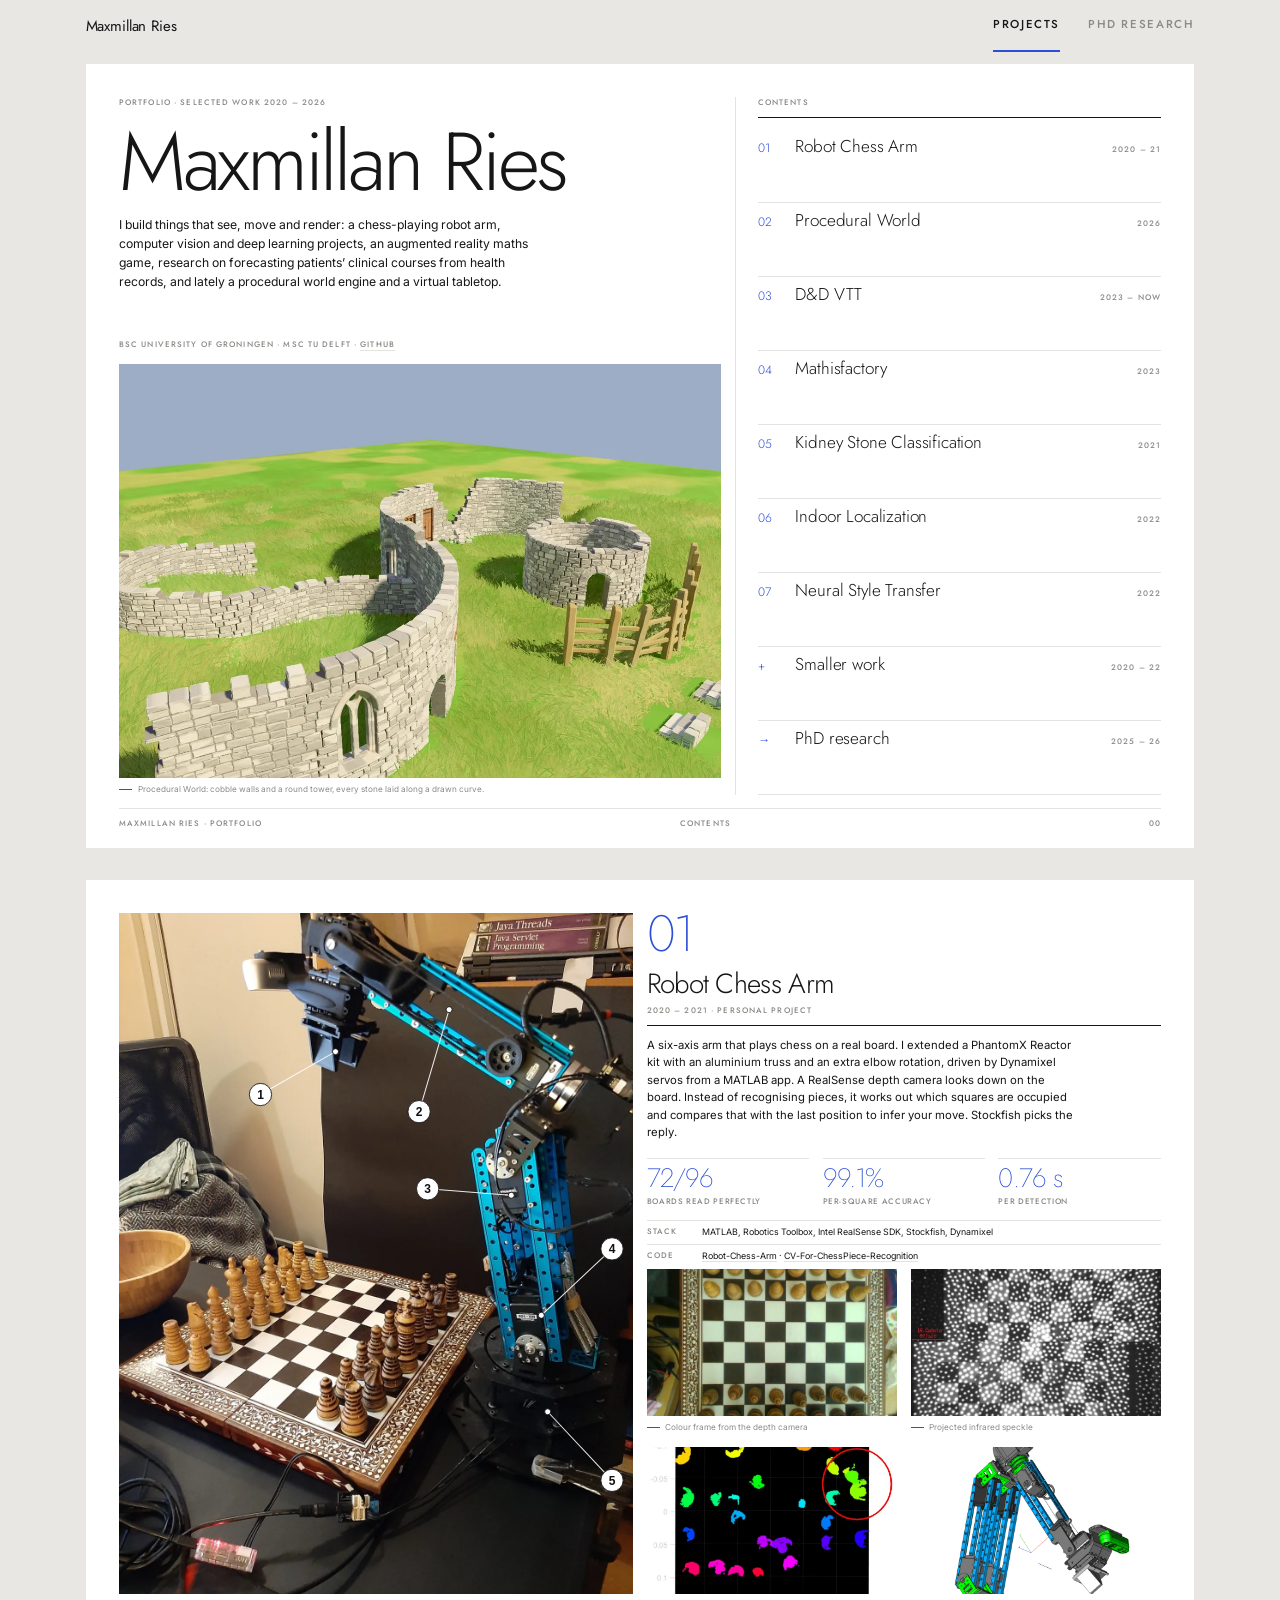
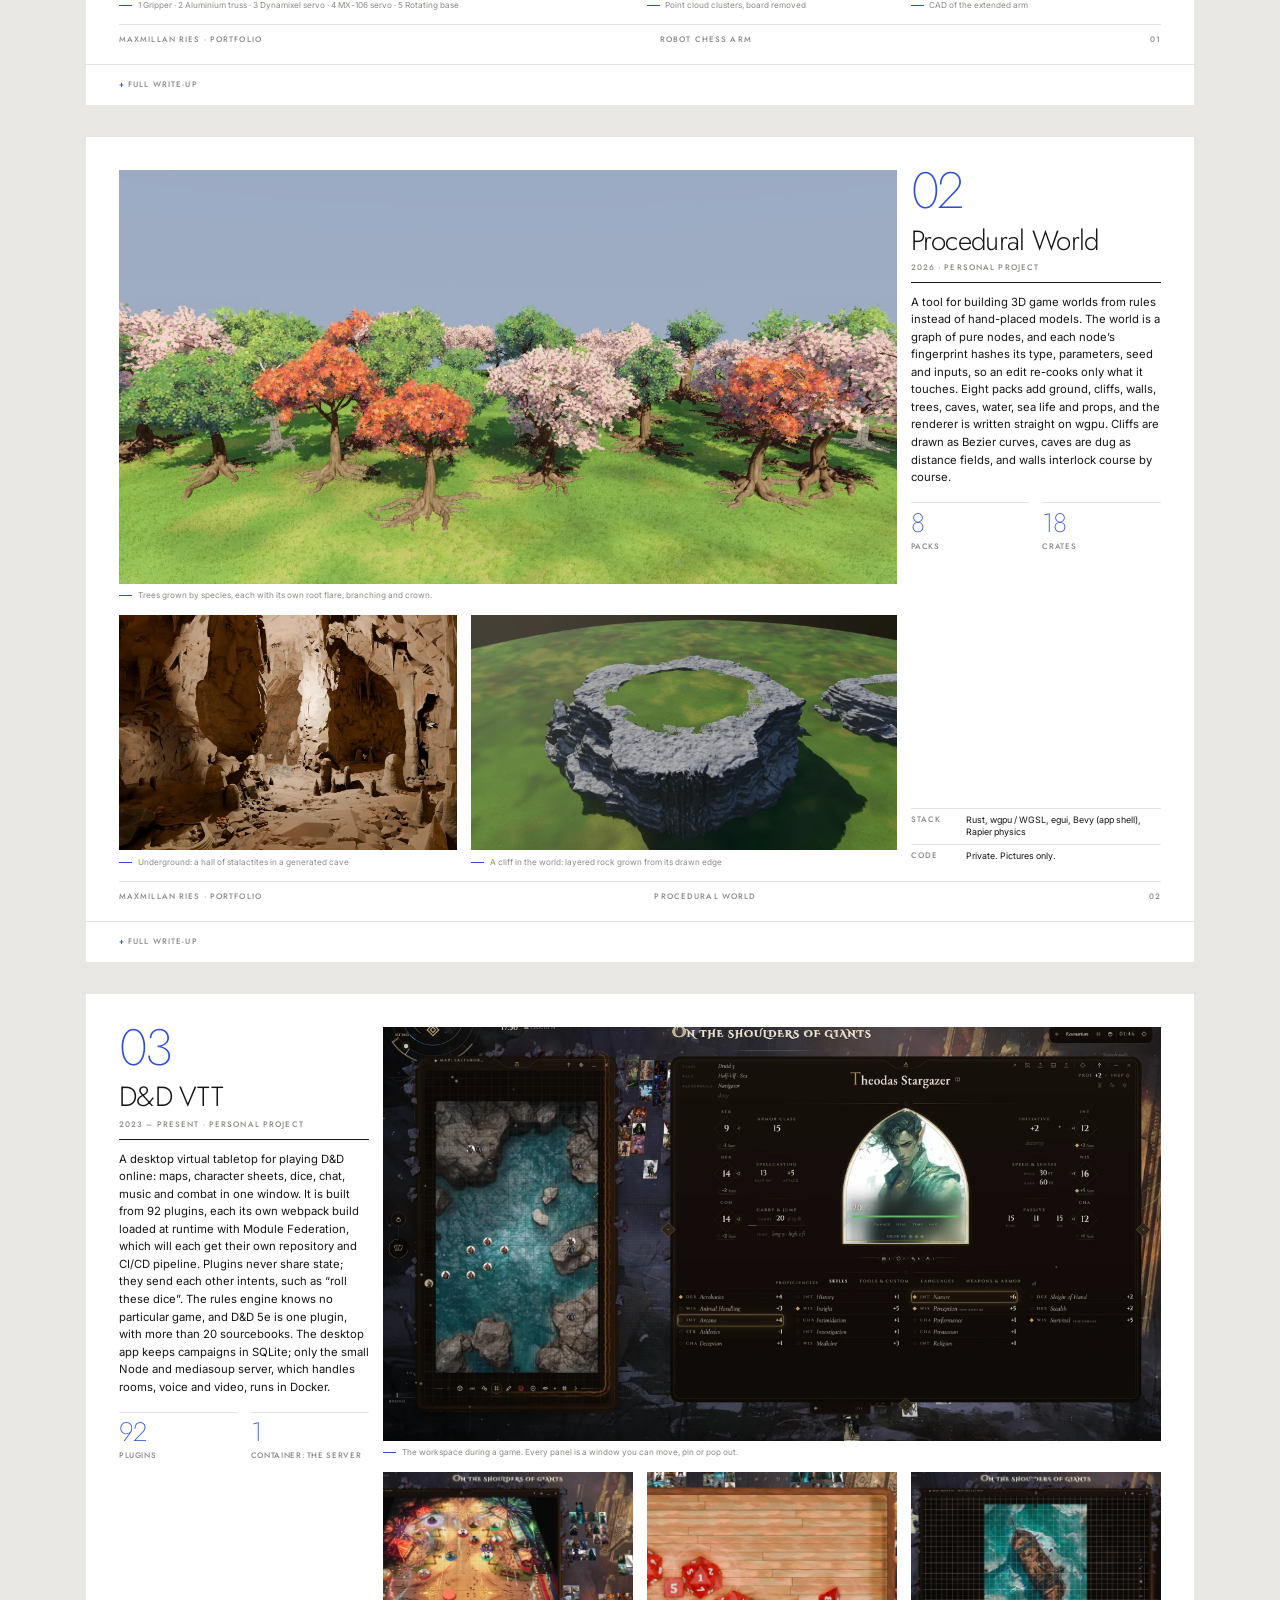
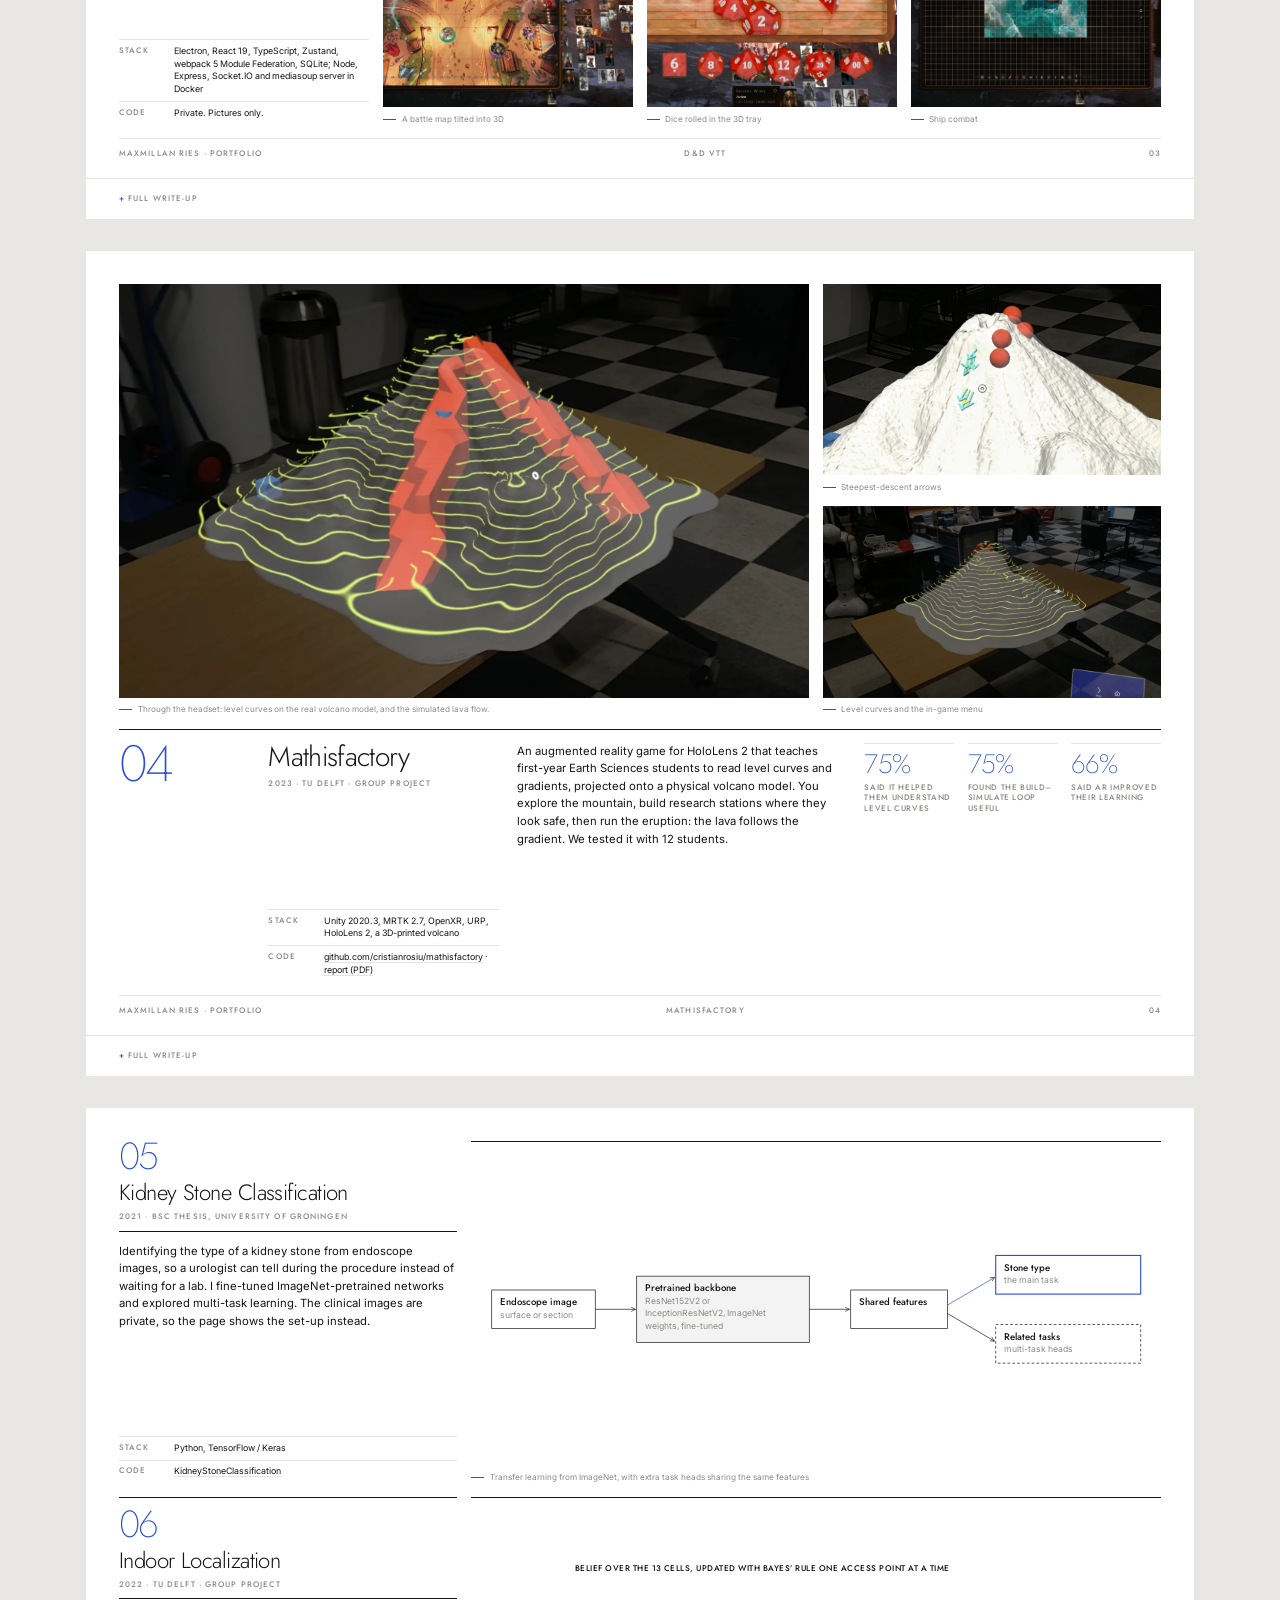
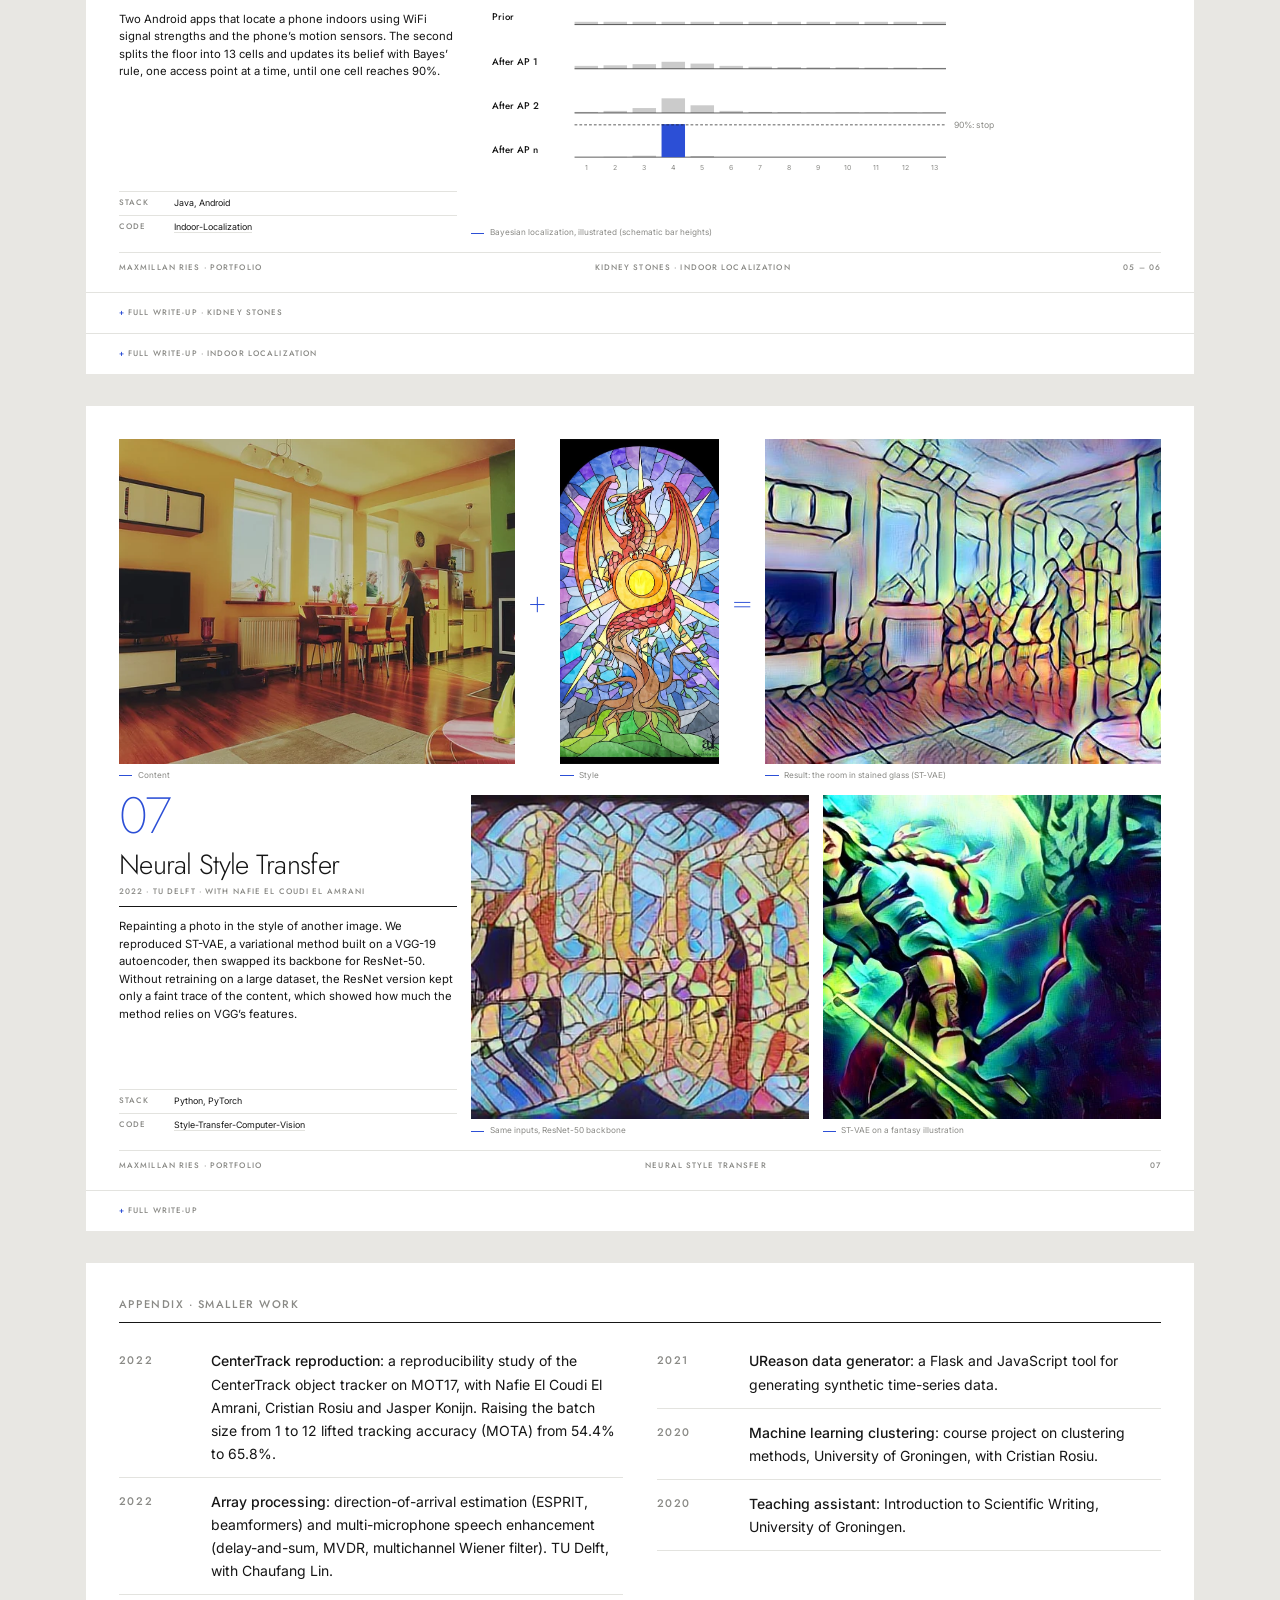
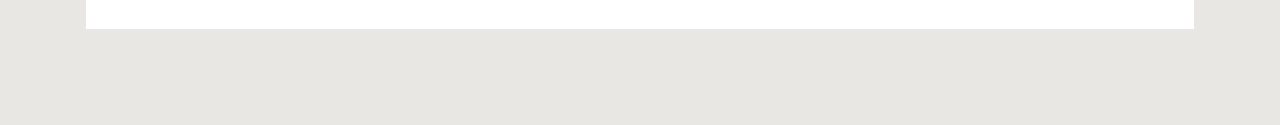
==== index.html @ a0b7bc16 "Portfolio site Boards layout as the homepage (index.html, built from content.html by tools/build_boa" ====
<!doctype html>
<html lang="en">
<head>
  <meta charset="utf-8">
  <meta name="viewport" content="width=device-width, initial-scale=1">
  <title>Maxmillan Ries · Portfolio</title>
  <meta name="description" content="Projects by Maxmillan Ries: robotics, computer vision, machine learning for health, procedural generation, AR and tools.">
  <link rel="preconnect" href="https://fonts.googleapis.com">
  <link rel="preconnect" href="https://fonts.gstatic.com" crossorigin>
  <link rel="stylesheet" href="https://fonts.googleapis.com/css2?family=Inter:wght@400;500&family=Jost:wght@200;300;400;500&display=swap">
  <link rel="stylesheet" href="boards.css">
  <link rel="stylesheet" href="diagrams.css">
</head>
<body>

<header class="tabs"><div class="tabs-in">
  <span class="tabs-name">Maxmillan Ries</span>
  <nav role="tablist" aria-label="Sections">
    <a href="#projects" role="tab" aria-controls="projects">Projects</a>
    <a href="#phd" role="tab" aria-controls="phd">PhD research</a>
  </nav>
</div></header>

<main class="panel" id="projects" role="tabpanel">
<section class="board cover">

<div class="cover-name" style="grid-area:1 / 1 / 4 / 8">
  <p class="meta">Portfolio · Selected work 2020 – 2026</p>
  <h1>Maxmillan Ries</h1>
  <p class="sum">I build things that see, move and render: a chess-playing robot arm, computer vision and deep learning projects, an augmented reality maths game, research on forecasting patients’ clinical courses from health records, and lately a procedural world engine and a virtual tabletop.</p>
  <p class="meta">BSc University of Groningen · MSc TU Delft · <a href="https://github.com/TheMaxmillanRies">GitHub</a></p>
</div>
<figure style="grid-area:4 / 1 / 9 / 8"><img src="assets/img/procedural-world/cobble.webp" alt="Procedurally generated cobblestone walls with crenellations, an arched window, a round tower and a wooden fence on grass" loading="lazy"><figcaption>Procedural World: cobble walls and a round tower, every stone laid along a drawn curve.</figcaption></figure>
<nav class="contents" style="grid-area:1 / 8 / 9 / 13">
  <p class="meta">Contents</p>
  <a href="#chess-arm"><span>01</span>Robot Chess Arm<em>2020 – 21</em></a>
  <a href="#procedural-world"><span>02</span>Procedural World<em>2026</em></a>
  <a href="#dnd-vtt"><span>03</span>D&amp;D VTT<em>2023 – now</em></a>
  <a href="#mathisfactory"><span>04</span>Mathisfactory<em>2023</em></a>
  <a href="#kidney-stones"><span>05</span>Kidney Stone Classification<em>2021</em></a>
  <a href="#kidney-stones"><span>06</span>Indoor Localization<em>2022</em></a>
  <a href="#style-transfer"><span>07</span>Neural Style Transfer<em>2022</em></a>
  <a href="#other"><span>+</span>Smaller work<em>2020 – 22</em></a>
  <a href="#phd"><span>→</span>PhD research<em>2025 – 26</em></a>
</nav>
<footer class="foot"><span>Maxmillan Ries · Portfolio</span><span>Contents</span><span>00</span></footer>
</section>
<section class="board" id="chess-arm">

<figure class="marked" style="grid-area:1 / 1 / 9 / 7"><svg class="marks" viewBox="0 0 1200 1600" preserveAspectRatio="xMidYMid slice" role="img" aria-label="The robot arm leaning over a chessboard, with a depth camera mounted above"><image href="assets/img/chess-arm/arm-photo.webp" width="1200" height="1600"/>
<line x1="505" y1="330" x2="330" y2="430" class="lead"/>
<circle cx="505" cy="330" r="7" class="pt"/>
<circle cx="330" cy="430" r="26" class="mk"/>
<text x="330" y="440" class="mkn" text-anchor="middle">1</text>
<line x1="770" y1="232" x2="700" y2="470" class="lead"/>
<circle cx="770" cy="232" r="7" class="pt"/>
<circle cx="700" cy="470" r="26" class="mk"/>
<text x="700" y="480" class="mkn" text-anchor="middle">2</text>
<line x1="915" y1="665" x2="720" y2="650" class="lead"/>
<circle cx="915" cy="665" r="7" class="pt"/>
<circle cx="720" cy="650" r="26" class="mk"/>
<text x="720" y="660" class="mkn" text-anchor="middle">3</text>
<line x1="985" y1="945" x2="1150" y2="790" class="lead"/>
<circle cx="985" cy="945" r="7" class="pt"/>
<circle cx="1150" cy="790" r="26" class="mk"/>
<text x="1150" y="800" class="mkn" text-anchor="middle">4</text>
<line x1="1000" y1="1170" x2="1150" y2="1330" class="lead"/>
<circle cx="1000" cy="1170" r="7" class="pt"/>
<circle cx="1150" cy="1330" r="26" class="mk"/>
<text x="1150" y="1340" class="mkn" text-anchor="middle">5</text>
</svg><figcaption>1 Gripper · 2 Aluminium truss · 3 Dynamixel servo · 4 MX-106 servo · 5 Rotating base</figcaption></figure>
<div class="text" style="grid-area:1 / 7 / 5 / 13"><p class="no">01</p><h2>Robot Chess Arm</h2><p class="meta">2020 – 2021 · Personal project</p><p class="sum">A six-axis arm that plays chess on a real board. I extended a PhantomX Reactor kit with an aluminium truss and an extra elbow rotation, driven by Dynamixel servos from a MATLAB app. A RealSense depth camera looks down on the board. Instead of recognising pieces, it works out which squares are occupied and compares that with the last position to infer your move. Stockfish picks the reply.</p><div class="nums"><div><b>72/96</b><span>boards read perfectly</span></div><div><b>99.1%</b><span>per-square accuracy</span></div><div><b>0.76 s</b><span>per detection</span></div></div><dl><dt>Stack</dt><dd>MATLAB, Robotics Toolbox, Intel RealSense SDK, Stockfish, Dynamixel</dd><dt>Code</dt><dd><a href="https://github.com/TheMaxmillanRies/Robot-Chess-Arm">Robot-Chess-Arm</a> · <a href="https://github.com/TheMaxmillanRies/CV-For-ChessPiece-Recognition">CV-For-ChessPiece-Recognition</a></dd></dl></div>
<figure style="grid-area:5 / 7 / 7 / 10"><img src="assets/img/chess-arm/rgb-start.webp" alt="RealSense colour frame of the chessboard in the starting position" loading="lazy"><figcaption>Colour frame from the depth camera</figcaption></figure>
<figure style="grid-area:5 / 10 / 7 / 13"><img src="assets/img/chess-arm/ir-speckle.webp" alt="Infrared image of the board covered in a projected dot pattern" loading="lazy"><figcaption>Projected infrared speckle</figcaption></figure>
<figure style="grid-area:7 / 7 / 9 / 10"><img src="assets/img/chess-arm/clusters.webp" alt="Point cloud clusters coloured per piece" loading="lazy"><figcaption>Point cloud clusters, board removed</figcaption></figure>
<figure style="grid-area:7 / 10 / 9 / 13"><img src="assets/img/chess-arm/cad.webp" alt="CAD model of the arm" loading="lazy"><figcaption>CAD of the extended arm</figcaption></figure>
<footer class="foot"><span>Maxmillan Ries · Portfolio</span><span>Robot Chess Arm</span><span>01</span></footer>
</section>
<details class="notes"><summary>Full write-up</summary><div class="notes-body">
<div class="wu-row"><div class="wu-text"><div class="body">
      <p>The arm started as a PhantomX Reactor kit. I extended it to six degrees of freedom with an aluminium truss and an extra elbow rotation, loosely modelled on industrial KUKA arms. It is driven by Dynamixel servos (MX-106, MX-64 and others) over a serial bus. Kinematics use Peter Corke's Robotics Toolbox, and the chess engine is Stockfish, talking UCI. Everything runs from a MATLAB app.</p>
    </div></div><div class="wu-figs"><figure>
        <img src="assets/img/chess-arm/cad.webp" alt="CAD model of the arm" loading="lazy">
        <figcaption>CAD of the extended arm.</figcaption>
      </figure><figure>
        <img src="assets/img/chess-arm/gui.webp" alt="MATLAB GUI with a chessboard view, Execute Move and Reconsider buttons, a mode knob and Detect Pieces" loading="lazy">
        <figcaption>Control app: board state, move buttons and the mode knob (Off / Suspend / On / Overwatch).</figcaption>
      </figure></div></div>
<div class="wu-row"><div class="wu-text"><div class="body">
      <h3>Seeing the pieces</h3>
      <p>My first attempt used an RGB image and a CNN. It broke whenever the lighting changed. Simple thresholding of the depth image was not reliable either. What worked was to stop trying to recognise pieces. The robot already knows the position, so it only has to work out which squares are <em>occupied</em>, compare that with the previous state, and infer the move.</p>
      <p>An Intel RealSense D435 looks down on the board. It projects an infrared speckle pattern so that depth works even on plain surfaces. The depth image becomes a point cloud, the board plane is removed, and the remaining points are clustered into objects, each assigned to a square.</p>
      <p>Calibration is one piece placed on the centre of the board. The median of its points gives the centre, and the cloud is clipped to the 30 cm board around it. The first segmentation simply counted points per square, and it failed whenever a piece leaned over two squares. Clustering fixed that: the cloud is flattened, split into clusters at least 5 mm apart, and refined iteratively. A cluster wider than 1.3 squares is split in two with k-means, and clusters stacked close together are fused. The CNN experiments before that used about 600 photos per class.</p>

      <h3>Moving the pieces</h3>
      <p>The arm is modelled as six revolute joints in Denavit–Hartenberg form, with joint limits, and inverse kinematics finds the pose for each square. The board centre sits 27.5 cm from the base, and each square is 37 mm. Each piece type has its own pick height, from 30 mm for a pawn to 57 mm for the king. The servos are on a Dynamixel bus at 1 Mbps. The shoulder carries the most load, so it is driven by two servos working as a pair. A MATLAB wrapper speaks UCI to Stockfish 11 and passes it the position as FEN.</p>
    </div></div><div class="wu-figs"><figure>
        <img src="assets/img/chess-arm/rgb-start.webp" alt="RealSense colour frame of the chessboard in the starting position" loading="lazy">
        <figcaption>Colour frame from the RealSense.</figcaption>
      </figure><figure>
        <img src="assets/img/chess-arm/ir-speckle.webp" alt="Infrared image of the board covered in a projected dot pattern" loading="lazy">
        <figcaption>The infrared speckle pattern the camera projects onto the board.</figcaption>
      </figure><figure>
        <img src="assets/img/chess-arm/clusters.webp" alt="Point cloud clusters coloured per piece" loading="lazy">
        <figcaption>What is left of the point cloud once the board is removed, coloured by cluster.</figcaption>
      </figure></div></div>
<!--dg:chess-move-->
    <figure class="diagram">
<svg class="dg dg-move" viewBox="0 0 1000 256" role="img" aria-label="Two occupancy grids before and after a move, their difference, and the move it implies, e2 to e4">
<defs><marker id="ah-chess-move" viewBox="0 0 8 8" refX="7" refY="4" markerWidth="7" markerHeight="7" orient="auto-start-reverse"><path d="M0 0.5 L7.5 4 L0 7.5" fill="none" stroke="currentColor" stroke-width="1"/></marker></defs>
<text x="40" y="22" class="lb">01  Occupied squares, before</text>
<text x="320" y="22" class="lb">02  Occupied squares, after</text>
<text x="600" y="22" class="lb">03  Difference</text>
<text x="850" y="22" class="lb">04  Move</text>
<circle cx="51.0" cy="51.0" r="6" class="dot"/>
<rect x="62" y="40" width="22" height="22" class="sq"/>
<circle cx="73.0" cy="51.0" r="6" class="dot"/>
<circle cx="95.0" cy="51.0" r="6" class="dot"/>
<rect x="106" y="40" width="22" height="22" class="sq"/>
<circle cx="117.0" cy="51.0" r="6" class="dot"/>
<circle cx="139.0" cy="51.0" r="6" class="dot"/>
<rect x="150" y="40" width="22" height="22" class="sq"/>
<circle cx="161.0" cy="51.0" r="6" class="dot"/>
<circle cx="183.0" cy="51.0" r="6" class="dot"/>
<rect x="194" y="40" width="22" height="22" class="sq"/>
<circle cx="205.0" cy="51.0" r="6" class="dot"/>
<rect x="40" y="62" width="22" height="22" class="sq"/>
<circle cx="51.0" cy="73.0" r="6" class="dot"/>
<circle cx="73.0" cy="73.0" r="6" class="dot"/>
<rect x="84" y="62" width="22" height="22" class="sq"/>
<circle cx="95.0" cy="73.0" r="6" class="dot"/>
<circle cx="117.0" cy="73.0" r="6" class="dot"/>
<rect x="128" y="62" width="22" height="22" class="sq"/>
<circle cx="139.0" cy="73.0" r="6" class="dot"/>
<circle cx="161.0" cy="73.0" r="6" class="dot"/>
<rect x="172" y="62" width="22" height="22" class="sq"/>
<circle cx="183.0" cy="73.0" r="6" class="dot"/>
<circle cx="205.0" cy="73.0" r="6" class="dot"/>
<rect x="62" y="84" width="22" height="22" class="sq"/>
<rect x="106" y="84" width="22" height="22" class="sq"/>
<rect x="150" y="84" width="22" height="22" class="sq"/>
<rect x="194" y="84" width="22" height="22" class="sq"/>
<rect x="40" y="106" width="22" height="22" class="sq"/>
<rect x="84" y="106" width="22" height="22" class="sq"/>
<rect x="128" y="106" width="22" height="22" class="sq"/>
<rect x="172" y="106" width="22" height="22" class="sq"/>
<rect x="62" y="128" width="22" height="22" class="sq"/>
<rect x="106" y="128" width="22" height="22" class="sq"/>
<rect x="150" y="128" width="22" height="22" class="sq"/>
<rect x="194" y="128" width="22" height="22" class="sq"/>
<rect x="40" y="150" width="22" height="22" class="sq"/>
<rect x="84" y="150" width="22" height="22" class="sq"/>
<rect x="128" y="150" width="22" height="22" class="sq"/>
<rect x="172" y="150" width="22" height="22" class="sq"/>
<circle cx="51.0" cy="183.0" r="6" class="dot"/>
<rect x="62" y="172" width="22" height="22" class="sq"/>
<circle cx="73.0" cy="183.0" r="6" class="dot"/>
<circle cx="95.0" cy="183.0" r="6" class="dot"/>
<rect x="106" y="172" width="22" height="22" class="sq"/>
<circle cx="117.0" cy="183.0" r="6" class="dot"/>
<circle cx="139.0" cy="183.0" r="6" class="dot"/>
<rect x="150" y="172" width="22" height="22" class="sq"/>
<circle cx="161.0" cy="183.0" r="6" class="dot"/>
<circle cx="183.0" cy="183.0" r="6" class="dot"/>
<rect x="194" y="172" width="22" height="22" class="sq"/>
<circle cx="205.0" cy="183.0" r="6" class="dot"/>
<rect x="40" y="194" width="22" height="22" class="sq"/>
<circle cx="51.0" cy="205.0" r="6" class="dot"/>
<circle cx="73.0" cy="205.0" r="6" class="dot"/>
<rect x="84" y="194" width="22" height="22" class="sq"/>
<circle cx="95.0" cy="205.0" r="6" class="dot"/>
<circle cx="117.0" cy="205.0" r="6" class="dot"/>
<rect x="128" y="194" width="22" height="22" class="sq"/>
<circle cx="139.0" cy="205.0" r="6" class="dot"/>
<circle cx="161.0" cy="205.0" r="6" class="dot"/>
<rect x="172" y="194" width="22" height="22" class="sq"/>
<circle cx="183.0" cy="205.0" r="6" class="dot"/>
<circle cx="205.0" cy="205.0" r="6" class="dot"/>
<rect x="40" y="40" width="176" height="176" class="frame"/>
<text x="51" y="231" class="tiny" text-anchor="middle">a</text>
<text x="73" y="231" class="tiny" text-anchor="middle">b</text>
<text x="95" y="231" class="tiny" text-anchor="middle">c</text>
<text x="117" y="231" class="tiny" text-anchor="middle">d</text>
<text x="139" y="231" class="tiny" text-anchor="middle">e</text>
<text x="161" y="231" class="tiny" text-anchor="middle">f</text>
<text x="183" y="231" class="tiny" text-anchor="middle">g</text>
<text x="205" y="231" class="tiny" text-anchor="middle">h</text>
<text x="31" y="55" class="tiny" text-anchor="middle">8</text>
<text x="31" y="77" class="tiny" text-anchor="middle">7</text>
<text x="31" y="99" class="tiny" text-anchor="middle">6</text>
<text x="31" y="121" class="tiny" text-anchor="middle">5</text>
<text x="31" y="143" class="tiny" text-anchor="middle">4</text>
<text x="31" y="165" class="tiny" text-anchor="middle">3</text>
<text x="31" y="187" class="tiny" text-anchor="middle">2</text>
<text x="31" y="209" class="tiny" text-anchor="middle">1</text>
<circle cx="331.0" cy="51.0" r="6" class="dot"/>
<rect x="342" y="40" width="22" height="22" class="sq"/>
<circle cx="353.0" cy="51.0" r="6" class="dot"/>
<circle cx="375.0" cy="51.0" r="6" class="dot"/>
<rect x="386" y="40" width="22" height="22" class="sq"/>
<circle cx="397.0" cy="51.0" r="6" class="dot"/>
<circle cx="419.0" cy="51.0" r="6" class="dot"/>
<rect x="430" y="40" width="22" height="22" class="sq"/>
<circle cx="441.0" cy="51.0" r="6" class="dot"/>
<circle cx="463.0" cy="51.0" r="6" class="dot"/>
<rect x="474" y="40" width="22" height="22" class="sq"/>
<circle cx="485.0" cy="51.0" r="6" class="dot"/>
<rect x="320" y="62" width="22" height="22" class="sq"/>
<circle cx="331.0" cy="73.0" r="6" class="dot"/>
<circle cx="353.0" cy="73.0" r="6" class="dot"/>
<rect x="364" y="62" width="22" height="22" class="sq"/>
<circle cx="375.0" cy="73.0" r="6" class="dot"/>
<circle cx="397.0" cy="73.0" r="6" class="dot"/>
<rect x="408" y="62" width="22" height="22" class="sq"/>
<circle cx="419.0" cy="73.0" r="6" class="dot"/>
<circle cx="441.0" cy="73.0" r="6" class="dot"/>
<rect x="452" y="62" width="22" height="22" class="sq"/>
<circle cx="463.0" cy="73.0" r="6" class="dot"/>
<circle cx="485.0" cy="73.0" r="6" class="dot"/>
<rect x="342" y="84" width="22" height="22" class="sq"/>
<rect x="386" y="84" width="22" height="22" class="sq"/>
<rect x="430" y="84" width="22" height="22" class="sq"/>
<rect x="474" y="84" width="22" height="22" class="sq"/>
<rect x="320" y="106" width="22" height="22" class="sq"/>
<rect x="364" y="106" width="22" height="22" class="sq"/>
<rect x="408" y="106" width="22" height="22" class="sq"/>
<rect x="452" y="106" width="22" height="22" class="sq"/>
<rect x="342" y="128" width="22" height="22" class="sq"/>
<rect x="386" y="128" width="22" height="22" class="sq"/>
<circle cx="419.0" cy="139.0" r="6" class="dot"/>
<rect x="430" y="128" width="22" height="22" class="sq"/>
<rect x="474" y="128" width="22" height="22" class="sq"/>
<rect x="320" y="150" width="22" height="22" class="sq"/>
<rect x="364" y="150" width="22" height="22" class="sq"/>
<rect x="408" y="150" width="22" height="22" class="sq"/>
<rect x="452" y="150" width="22" height="22" class="sq"/>
<circle cx="331.0" cy="183.0" r="6" class="dot"/>
<rect x="342" y="172" width="22" height="22" class="sq"/>
<circle cx="353.0" cy="183.0" r="6" class="dot"/>
<circle cx="375.0" cy="183.0" r="6" class="dot"/>
<rect x="386" y="172" width="22" height="22" class="sq"/>
<circle cx="397.0" cy="183.0" r="6" class="dot"/>
<rect x="430" y="172" width="22" height="22" class="sq"/>
<circle cx="441.0" cy="183.0" r="6" class="dot"/>
<circle cx="463.0" cy="183.0" r="6" class="dot"/>
<rect x="474" y="172" width="22" height="22" class="sq"/>
<circle cx="485.0" cy="183.0" r="6" class="dot"/>
<rect x="320" y="194" width="22" height="22" class="sq"/>
<circle cx="331.0" cy="205.0" r="6" class="dot"/>
<circle cx="353.0" cy="205.0" r="6" class="dot"/>
<rect x="364" y="194" width="22" height="22" class="sq"/>
<circle cx="375.0" cy="205.0" r="6" class="dot"/>
<circle cx="397.0" cy="205.0" r="6" class="dot"/>
<rect x="408" y="194" width="22" height="22" class="sq"/>
<circle cx="419.0" cy="205.0" r="6" class="dot"/>
<circle cx="441.0" cy="205.0" r="6" class="dot"/>
<rect x="452" y="194" width="22" height="22" class="sq"/>
<circle cx="463.0" cy="205.0" r="6" class="dot"/>
<circle cx="485.0" cy="205.0" r="6" class="dot"/>
<rect x="320" y="40" width="176" height="176" class="frame"/>
<rect x="622" y="40" width="22" height="22" class="sq"/>
<rect x="666" y="40" width="22" height="22" class="sq"/>
<rect x="710" y="40" width="22" height="22" class="sq"/>
<rect x="754" y="40" width="22" height="22" class="sq"/>
<rect x="600" y="62" width="22" height="22" class="sq"/>
<rect x="644" y="62" width="22" height="22" class="sq"/>
<rect x="688" y="62" width="22" height="22" class="sq"/>
<rect x="732" y="62" width="22" height="22" class="sq"/>
<rect x="622" y="84" width="22" height="22" class="sq"/>
<rect x="666" y="84" width="22" height="22" class="sq"/>
<rect x="710" y="84" width="22" height="22" class="sq"/>
<rect x="754" y="84" width="22" height="22" class="sq"/>
<rect x="600" y="106" width="22" height="22" class="sq"/>
<rect x="644" y="106" width="22" height="22" class="sq"/>
<rect x="688" y="106" width="22" height="22" class="sq"/>
<rect x="732" y="106" width="22" height="22" class="sq"/>
<rect x="622" y="128" width="22" height="22" class="sq"/>
<rect x="666" y="128" width="22" height="22" class="sq"/>
<circle cx="699.0" cy="139.0" r="7" class="ac-f"/>
<rect x="710" y="128" width="22" height="22" class="sq"/>
<rect x="754" y="128" width="22" height="22" class="sq"/>
<rect x="600" y="150" width="22" height="22" class="sq"/>
<rect x="644" y="150" width="22" height="22" class="sq"/>
<rect x="688" y="150" width="22" height="22" class="sq"/>
<rect x="732" y="150" width="22" height="22" class="sq"/>
<rect x="622" y="172" width="22" height="22" class="sq"/>
<rect x="666" y="172" width="22" height="22" class="sq"/>
<circle cx="699.0" cy="183.0" r="6.5" class="ac-o"/>
<rect x="710" y="172" width="22" height="22" class="sq"/>
<rect x="754" y="172" width="22" height="22" class="sq"/>
<rect x="600" y="194" width="22" height="22" class="sq"/>
<rect x="644" y="194" width="22" height="22" class="sq"/>
<rect x="688" y="194" width="22" height="22" class="sq"/>
<rect x="732" y="194" width="22" height="22" class="sq"/>
<rect x="600" y="40" width="176" height="176" class="frame"/>
<line x1="226" y1="128" x2="308" y2="128" class="ln" marker-end="url(#ah-chess-move)"/>
<line x1="506" y1="128" x2="588" y2="128" class="ln" marker-end="url(#ah-chess-move)"/>
<line x1="786" y1="128" x2="842" y2="128" class="ln" marker-end="url(#ah-chess-move)"/>
<text x="850" y="120" class="big">e2 → e4</text>
<text x="850" y="146" class="sm">sent to Stockfish</text>
<text x="850" y="164" class="sm">as UCI “e2e4”</text>
<circle cx="606" cy="236" r="5" class="ac-o"/>
<text x="618" y="240" class="sm">vacated</text>
<circle cx="686" cy="236" r="5.5" class="ac-f"/>
<text x="698" y="240" class="sm">newly occupied</text>
</svg>
      <figcaption>The move is never recognised directly. The camera only reports which squares are occupied; comparing two readings gives the move.</figcaption>
    </figure>
    <!--/dg:chess-move-->
<div class="wu-cols"><div class="body">
      <h3>Results</h3>
      <p>I wrote the detection work up as a short paper, comparing segmentation and clustering approaches on 96 board positions. Counting a position as solved only if every square is right, the best method, passive iterative clustering, read 72 of 96 boards perfectly.</p>
    </div></div>
<div class="results">
      <div><b>72 / 96</b><span>boards read perfectly</span></div>
      <div><b>99.1%</b><span>per-square accuracy</span></div>
      <div><b>0.76 s</b><span>per detection</span></div>
    </div>
<div class="wu-cols"><div class="body">
      <p>Combined with the move inference, that is reliable enough for the arm to play complete games.</p>
    </div></div>
</div></details>
<section class="board" id="procedural-world">

<figure class="hero" style="grid-area:1 / 1 / 6 / 10"><img src="assets/img/procedural-world/trees.webp" alt="A grove of cherry blossom, autumn maple and green broadleaf trees with flared roots" loading="lazy"><figcaption>Trees grown by species, each with its own root flare, branching and crown.</figcaption></figure>
<div class="text" style="grid-area:1 / 10 / 9 / 13"><p class="no">02</p><h2>Procedural World</h2><p class="meta">2026 · Personal project</p><p class="sum">A tool for building 3D game worlds from rules instead of hand-placed models. The world is a graph of pure nodes, and each node’s fingerprint hashes its type, parameters, seed and inputs, so an edit re-cooks only what it touches. Eight packs add ground, cliffs, walls, trees, caves, water, sea life and props, and the renderer is written straight on wgpu. Cliffs are drawn as Bezier curves, caves are dug as distance fields, and walls interlock course by course.</p><div class="nums"><div><b>8</b><span>packs</span></div><div><b>18</b><span>crates</span></div></div><dl><dt>Stack</dt><dd>Rust, wgpu / WGSL, egui, Bevy (app shell), Rapier physics</dd><dt>Code</dt><dd>Private. Pictures only.</dd></dl></div>
<figure style="grid-area:6 / 1 / 9 / 5"><img src="assets/img/procedural-world/cave-hall.webp" alt="Inside a lamp-lit cave hall: stalactites hang from a vaulted ceiling over stalagmites, columns, fallen blocks, mushrooms and crystals" loading="lazy"><figcaption>Underground: a hall of stalactites in a generated cave</figcaption></figure>
<figure style="grid-area:6 / 5 / 9 / 10"><img src="assets/img/procedural-world/cliff.webp" alt="A grey layered rock mesa with a grassy top rising from green ground, generated from a drawn outline" loading="lazy"><figcaption>A cliff in the world: layered rock grown from its drawn edge</figcaption></figure>
<footer class="foot"><span>Maxmillan Ries · Portfolio</span><span>Procedural World</span><span>02</span></footer>
</section>
<details class="notes"><summary>Full write-up</summary><div class="notes-body">
<div class="wu-cols"><div class="body">
      <p>Procedural generation usually means a script that produces a whole level in one go: change one thing and everything is regenerated. I wanted a world you could edit directly, by dragging a wall or digging a cave, and see the result straight away, while still having it generated from rules.</p>

      <h3>The world is a graph</h3>
      <p>A world is saved as a directed acyclic graph (DAG) of nodes. A ground box, a cliff curve, a wall path and a scatter of trees are all nodes, and an edge means "this node reads that one's output". Cooking the graph turns it into meshes, textures and instances for the renderer. The whole design rests on one rule: <strong>every node is a pure function</strong>. Given its type, its parameters, its random seed and the outputs it reads, it always produces exactly the same result, and it touches nothing else. That rule is what makes the rest possible.</p>
      <h4>1. Every node gets a key</h4>
      <p>Before anything cooks, each node is given a fingerprint: a hash of its type, its parameters, its seed and the keys of the nodes it reads. Because a node's key contains its inputs' keys, it summarises everything upstream of it, like a Merkle tree, or the way build systems such as Bazel and Nix decide what needs rebuilding.</p>
      <h4>2. An edit changes keys downstream, and only there</h4>
      <p>Resize a ground box and its parameters change, so its key changes. That change flows along the edges: every node that reads the box gets a new key, and so does everything that reads those. Nodes upstream or beside the edit keep their keys, because nothing they depend on changed.</p>
      <h4>3. Same key, same result</h4>
      <p>The cooker walks the graph in dependency order. If a node's key is already in the cache, its stored result is used as is. Only nodes with new keys cook, and nodes whose inputs are ready cook together in parallel waves. The key itself is the dirty check, so there are no dirty flags that someone could forget to set.</p>
      <h4>4. Reading less means redoing less</h4>
      <p>A key is only as fine as what it hashes. If a cliff hashed the whole terrain, every terrain edit anywhere would rebuild every cliff. So a node can declare which part of an input it actually reads, usually a set of terrain tiles, and only the hashes of those tiles go into its key. In the diagram below, the wall reads a tile the edit changed and cooks again, while the cliff reads tiles that stayed the same and keeps its mesh. Large nodes also keep memos inside themselves: the terrain re-lays only the boxes an edit touched.</p>
      <h4>5. Randomness has to be repeatable</h4>
      <p>Procedural content is full of random numbers, and caching only works if they come out the same every time. Each node's seed is derived from the graph seed and the node's id, never from the order nodes were added, and ids are never reused. So adding a new tree never changes how the existing ones look. The random hash (PCG-RXS-M-XS) is implemented identically in Rust and in the GPU shaders, so work can move between CPU and GPU and still draw the same numbers.</p>
      <p>The cache lives in memory and drops the least recently used results beyond a budget of about 1.5 GB. A saved world also records the revision of every node type and data table it was made with, and refuses to load if a generator has changed underneath it, rather than quietly producing a different world.</p>
    </div></div>
<!--dg:pw-dag-->
    <figure class="diagram">
<svg class="dg dg-dag" viewBox="0 0 1000 360" role="img" aria-label="A node graph: resizing ground box 2 changes its key and the terrain's; the wall reads a changed tile and re-cooks, while the cliff reads unchanged tiles and comes from the cache">
<defs><marker id="ah-pw-dag" viewBox="0 0 8 8" refX="7" refY="4" markerWidth="7" markerHeight="7" orient="auto-start-reverse"><path d="M0 0.5 L7.5 4 L0 7.5" fill="none" stroke="currentColor" stroke-width="1"/></marker></defs>
<rect x="30" y="30" width="210" height="44" class="nd"/>
<text x="42" y="49" class="nm">ground box 1</text>
<text x="42" y="65" class="key">#a41f…</text>
<text x="230" y="65" class="st" text-anchor="end">cached</text>
<rect x="30" y="92" width="210" height="44" class="nd ac-n"/>
<text x="42" y="111" class="nm">ground box 2  (resized)</text>
<text x="42" y="127" class="key">#e7d0… → #5b12…</text>
<text x="230" y="127" class="st ac-t" text-anchor="end">re-cooked</text>
<rect x="30" y="178" width="210" height="44" class="nd"/>
<text x="42" y="197" class="nm">cliff curve</text>
<text x="42" y="213" class="key">#71ae…</text>
<text x="230" y="213" class="st" text-anchor="end">cached</text>
<rect x="30" y="240" width="210" height="44" class="nd"/>
<text x="42" y="259" class="nm">wall path</text>
<text x="42" y="275" class="key">#09c3…</text>
<text x="230" y="275" class="st" text-anchor="end">cached</text>
<rect x="340" y="61" width="230" height="44" class="nd ac-n"/>
<text x="352" y="80" class="nm">terrain  (re-lays box 2 only)</text>
<text x="352" y="96" class="key">#40b9… → #f2a7…</text>
<text x="560" y="96" class="st ac-t" text-anchor="end">re-cooked</text>
<rect x="700" y="145" width="270" height="44" class="nd"/>
<text x="712" y="164" class="nm">cliff  · reads tiles 3–4</text>
<text x="712" y="180" class="key">#c8e5…</text>
<text x="960" y="180" class="st" text-anchor="end">cached</text>
<rect x="700" y="230" width="270" height="44" class="nd ac-n"/>
<text x="712" y="249" class="nm">wall  · reads tile 7</text>
<text x="712" y="265" class="key">#9d03… → #1c6e…</text>
<text x="960" y="265" class="st ac-t" text-anchor="end">re-cooked</text>
<line x1="240" y1="52" x2="338" y2="76" class="ln" marker-end="url(#ah-pw-dag)"/>
<line x1="240" y1="114" x2="338" y2="92" class="ln ac-l" marker-end="url(#ah-pw-dag)"/>
<line x1="570" y1="90" x2="698" y2="160" class="ln" marker-end="url(#ah-pw-dag)"/>
<line x1="570" y1="98" x2="698" y2="246" class="ln ac-l" marker-end="url(#ah-pw-dag)"/>
<line x1="240" y1="200" x2="698" y2="172" class="ln" marker-end="url(#ah-pw-dag)"/>
<line x1="240" y1="262" x2="698" y2="258" class="ln" marker-end="url(#ah-pw-dag)"/>
<text x="600" y="120" class="sm">tiles 3–4 unchanged</text>
<text x="560" y="200" class="sm ac-t">tile 7 changed</text>
<text x="30" y="322" class="mono">key = hash( type, parameters, seed, keys of what the node reads )</text>
<text x="30" y="346" class="sm">Same key: the result comes from the cache.  New key: the node cooks again.</text>
</svg>
      <figcaption>Resizing one ground box. Its key changes, so the terrain cooks again, but only for the tiles under that box. The wall reads one of those tiles and cooks again; the cliff reads tiles that did not change, so its key is the same and its mesh comes from the cache.</figcaption>
    </figure>
    <!--/dg:pw-dag-->
<div class="wu-strip"><div class="gallery">
      <figure class="wide">
        <img src="assets/img/procedural-world/cook-cache.webp" alt="The builder app with a node list on the left, most ground nodes marked cached, and a terrain box being resized in the viewport" width="1920" height="1080" loading="lazy">
        <figcaption>Incremental cooking in an early version of the editor. The list on the left is the graph. After resizing one ground box, only that box (3.7 ms) and a stone wall (0.7 ms) are re-cooked. The other seven boxes are marked "cached" and come from the cache.</figcaption>
      </figure>
    </div></div>
<div class="wu-row"><div class="wu-text"><div class="body">
      <h3>Packs</h3>
      <p>The core knows nothing about walls or caves. That knowledge lives in eight packs: ground, rock and cliffs, stone walls and ruins, trees, caves, water, sea, and a kit of props such as carts, docks, wells and barrels. A pack never depends on another pack. Packs only exchange a small fixed set of data types (height fields, solids, point sets, curves, stones, parts, scatters and trees), and each can carry named layers like a Houdini attribute, which is what lets the output of one pack feed into another. About 160 of the node types are recipes written as data rather than code. Every pack's shaders are checked against every render pass in the test suite.</p>
      <p>The terrain is an unbounded, sparse height field made of shared 16 m tiles at 25 cm resolution. Each tile carries its own hash and named layers such as grass, stone and water level. It is shaped from boxes and painted outlines, and the renderer re-bakes only the tiles that changed.</p>

      <h3>Caves</h3>
      <p>A cave is dug, not modelled. Rooms (grotto, hall, fissure, pool or cut stone) and tunnels (level, ramp, stairs or ladder) are blended into one signed distance field, roughened with noise and meshed inside out. The dig also cuts the ground open where the cave comes to the surface. Entrances can be a hole or shaft, a door in a cliff, a burial mound or a heap of boulders. Dressing nodes then fill it in: rock chiselled into blocks, dripstone, flowstone and curtains, pools with rimstone terraces, fallen stones settled with physics, mushrooms, crystals and lamps. The dressing stays where it is when the cave is edited upstream.</p>
    </div></div><div class="wu-figs"><figure>
        <img src="assets/img/procedural-world/cave-hall.webp" alt="Inside a lamp-lit cave hall: stalactites hang from a vaulted ceiling over stalagmites, columns, fallen blocks, mushrooms and crystals" width="1600" height="900" loading="lazy">
        <figcaption>Inside a hall. Stalactites, stalagmites and columns, fallen blocks, mushrooms and crystals are all dressing nodes, and the light comes from the cave's own lamps.</figcaption>
      </figure><figure>
        <img src="assets/img/procedural-world/cave-cut-stone.webp" alt="A cave room lined with pale dressed stone blocks under a rough rock ceiling, with two round tunnels leading off" width="1600" height="900" loading="lazy">
        <figcaption>A "cut stone" room: the rock chiselled into blocks, with two tunnels leading off.</figcaption>
      </figure><figure>
        <img src="assets/img/procedural-world/cave-editor.webp" alt="Underground view of cave tunnels with a room outline being edited and a settings card for the room's shape" width="1600" height="936" loading="lazy">
        <figcaption>Editing underground. Rooms and tunnels are laid out by hand, and their shape (grotto, hall, fissure, pool) is chosen from a card.</figcaption>
      </figure></div></div>
<div class="wu-row"><div class="wu-text"><div class="body">
      <h3>Walls</h3>
      <p>Walls are drawn as paths. Where paths meet, the wall pack builds a junction graph: it welds ends, splits T and X crossings, and turns sharp corners into piers. A whole network shares one table of stone courses, and the bond alternates course by course at every junction, so walls interlock the way masonry does. The fill then jitters joints, splits tall blocks and knocks off top stones, and the courses step with the ground. Styles include ashlar, cobble, fieldstone and slate, timber fences, half-timbering, brick and plaster. Windows, arched passages with voussoirs and a keystone, and battlements are cut out of the courses themselves rather than pasted on, and every wall has a decay setting that runs from whole to ruin. Each stone becomes one record on the GPU, drawn instanced from a set of templates.</p>
    </div></div><div class="wu-figs"><figure>
        <img src="assets/img/procedural-world/cobble.webp" alt="Procedurally generated cobblestone walls with crenellations, an arched window, a round tower and a wooden fence on grass" width="1280" height="800" loading="lazy">
        <figcaption>Cobble walls from the earlier browser prototype. Each wall is drawn as a curve, every stone is laid along it, and mortar is set back behind the stones.</figcaption>
      </figure><figure>
        <img src="assets/img/procedural-world/ruins.webp" alt="Curved crenellated stone walls, a round tower, a fence and trees on rolling grass" width="1600" height="900" loading="lazy">
        <figcaption>Ruined walls and a tower, from the earlier prototype that came before the graph rewrite.</figcaption>
      </figure></div></div>
<div class="wu-row"><div class="wu-text"><div class="body">
      <h3>Props built from parts</h3>
      <p>Small built things such as barrels, carts, wells, lanterns, furniture and rope come from the kit pack, and they are assembled the way a craftsman would make them. A component node makes one kind of part. <code>kit.staves</code> bends a ring of planks into a barrel's belly, <code>kit.hoop</code> binds an iron band around whatever it is wired onto, and <code>kit.head</code> closes the end with boards. A recipe such as <code>kit.barrel</code> wires those components together. Parts fit each other through sockets and measurements rather than fixed numbers: a hoop measures the staves it binds, and a lid finds the rim of the pot it sits on, so making a barrel taller moves everything with it.</p>
      <p>Each part is its own small mesh in its own frame, so the same hoop on a barrel and on a well is one piece drawn instanced. Because the result keeps that structure, a barrel can also come apart: the editor can pull a recipe apart one level at a time, and every component carries a damage hint that says how it breaks. Piles work like physics without a physics engine. <code>kit.pile</code> drops copies one at a time onto a height field of everything already down, tips them over edges, slides them down slopes steeper than their angle of repose and rolls logs into the groove below. A heap of coins is one coin drawn thousands of times.</p>
    </div></div><div class="wu-figs"><figure>
        <img src="assets/img/procedural-world/barrels.webp" alt="Staved barrels with iron hoops, one broken open with loose staves, a bucket, a tub of water, a barrel on a stand with a tap, a cauldron, a brazier and a clay pot" width="1600" height="900" loading="lazy">
        <figcaption>The cooper's kit: staved barrels, a bucket, a tub, a tapped barrel on a stand, plus turned and thrown pieces. One barrel is pulled apart into its staves and hoops.</figcaption>
      </figure><figure>
        <img src="assets/img/procedural-world/wheels.webp" alt="Procedurally built wagons, carts, wheelbarrows, a waterwheel, a spinning wheel and swings" width="1600" height="900" loading="lazy">
        <figcaption>The wheelwright's kit: wagons, carts and barrows. The wheels are built from hub, spokes and felloes, and each vehicle rests on its own wheels.</figcaption>
      </figure><figure>
        <img src="assets/img/procedural-world/piles.webp" alt="Piles of logs, crates, sacks, hay and barrels settled on the ground" width="1600" height="900" loading="lazy">
        <figcaption>Piles: logs, sacks, hay and stores, each piece dropped and settled onto the ones below it.</figcaption>
      </figure></div></div>
<div class="wu-row"><div class="wu-text"><div class="body">
      <h3>Ships</h3>
      <p>A ship is planked from three numbers: length, depth and beam. The hull generator is a port of an earlier one I made in Blender. Bottoms can be round, pointed, hard-chined, flat or hollow, bows pointed, round or hollow, and sterns square, pointed or round. Fullness presets (runner, trader, carrier) and settings for transom, deadrise, tumblehome, stem rake and sheer spring shape it further. The plan, sheer and section curves can be drawn directly on the ship's handle, the same way cliffs are drawn. A keel curve can lift the bottom into arches, and the keel timber, sternpost, rudder, ladders and pump all follow the hull they are fitted to. Decks, hatches, masts, sails and a capstan are kit parts like any other, so one graph can hold a boxy barge, a long elvish runner and a deep dwarvish carrier side by side.</p>
    </div></div><div class="wu-figs"><figure>
        <img src="assets/img/procedural-world/ship.webp" alt="A planked two-masted ship floating on shallow sea" width="1280" height="800" loading="lazy">
        <figcaption>A planked two-master on the sea.</figcaption>
      </figure><figure>
        <img src="assets/img/procedural-world/ship-deck.webp" alt="Deck close-up with a capstan, a grated hatch, a stair hatch, masts and sails" width="1280" height="800" loading="lazy">
        <figcaption>On deck: capstan, grated hatch, stair hatch, masts and sails.</figcaption>
      </figure><figure>
        <img src="assets/img/procedural-world/ship-interior.webp" alt="A ship drawn with a see-through hull, showing the decks and frames inside" width="1280" height="800" loading="lazy">
        <figcaption>The hull made see-through to show what is built inside it.</figcaption>
      </figure></div></div>
<div class="wu-row"><div class="wu-text"><div class="body">
      <h3>Cliffs drawn as curves</h3>
      <p>A cliff is drawn, not placed. You drag along the line where its edge should run, and the stroke becomes a smooth Bezier curve through evenly spaced knobs. The cliff is laid along that curve as a chain of pieces, which can be moved, resized and re-jointed afterwards.</p>
      <p>Across the curve, the rock face follows a section profile, the way an architect's section drawing cuts through a wall. There are five: vertical, talus, overhang, undercut and ledged. Each is a cubic Bezier path from foot to lip, and a cliff can mix several of them. The design is a port of an earlier cliff script made in Blender.</p>
      <p>Pieces are chained end to start into walls of rock, and the section, top and roughness are blended over the joints. Walls whose rock meets are fused into one field. On top of the profile come rock strata that stay level across the whole world, cracks that open along joints, weathered beds and ribs, a rounded lip at the top and a fillet into the ground. The field is meshed on the GPU with surface nets, about 14 compute passes, and a prefix sum keeps the vertex order identical on every run. A CPU copy of the same field is meshed for picking and collision. The rock face mixes 13 stone textures in zones along the cliff. Rubble at the foot is settled and culled entirely on the GPU. A tunnel wired into a cliff opens the rock around it and flares to a portal, although the cliff itself knows nothing about caves.</p>
    </div></div><div class="wu-figs"><figure>
        <img src="assets/img/procedural-world/cliff-draw.webp" alt="A white curve with round knobs being dragged along the foot of a plain green cliff" width="1240" height="680" loading="lazy">
        <figcaption>Laying a cliff edge. The white stroke is the curve, and the dots are its knobs.</figcaption>
      </figure><figure>
        <img src="assets/img/procedural-world/cliff-plan.webp" alt="Plan view of a bent cliff chain with coloured outline curves, yellow diamond knobs and white cross joint knobs" width="1320" height="1020" loading="lazy">
        <figcaption>A chain of cliff pieces seen from above. Red and orange lines trace the top, blue and cyan the foot. Yellow diamonds resize a piece, and white crosses move the joints between pieces.</figcaption>
      </figure></div></div>
<div class="wu-wide"><figure class="wide drawing">
        <svg class="sections" viewBox="0 0 1182 200" role="img" aria-label="The five cliff section profiles drawn as cubic Bezier curves with their control handles">
        <defs><pattern id="hatch" width="7" height="7" patternUnits="userSpaceOnUse" patternTransform="rotate(45)"><line x1="0" y1="0" x2="0" y2="7" stroke="currentColor" stroke-width="0.8" opacity=".55"/></pattern></defs>
        <g>
        <path d="M0 166 L93 166 C96 113.5 88.5 61 93 16 L0 16 Z" fill="url(#hatch)"/>
        <line x1="0" y1="166" x2="222" y2="166" class="ground"/>
        <path d="M93 166 L96 113.5 M93 16 L88.5 61" class="handle"/>
        <path d="M93 166 C96 113.5 88.5 61 93 16" class="curve"/>
        <rect x="90" y="163" width="6" height="6" class="anchor"/>
        <circle cx="96" cy="113.5" r="2.6" class="ctrl"/>
        <circle cx="88.5" cy="61" r="2.6" class="ctrl"/>
        <rect x="90" y="13" width="6" height="6" class="anchor"/>
        <text x="0" y="190">01  Vertical</text>
        </g>
        <g>
        <path d="M240 166 L445.5 166 C415.5 148 378 121 354 103 C342 88 324 46 315 16 L240 16 Z" fill="url(#hatch)"/>
        <line x1="240" y1="166" x2="462" y2="166" class="ground"/>
        <path d="M445.5 166 L415.5 148 M354 103 L378 121" class="handle"/>
        <path d="M354 103 L342 88 M315 16 L324 46" class="handle"/>
        <path d="M445.5 166 C415.5 148 378 121 354 103 C342 88 324 46 315 16" class="curve"/>
        <rect x="442.5" y="163" width="6" height="6" class="anchor"/>
        <circle cx="415.5" cy="148" r="2.6" class="ctrl"/>
        <circle cx="378" cy="121" r="2.6" class="ctrl"/>
        <rect x="351" y="100" width="6" height="6" class="anchor"/>
        <circle cx="342" cy="88" r="2.6" class="ctrl"/>
        <circle cx="324" cy="46" r="2.6" class="ctrl"/>
        <rect x="312" y="13" width="6" height="6" class="anchor"/>
        <text x="240" y="190">02  Talus</text>
        </g>
        <g>
        <path d="M480 166 L573 166 C570 128.5 564 98.5 567 79 C570 67 618 64 648 52 C660 47.5 657 23.5 648 16 L480 16 Z" fill="url(#hatch)"/>
        <line x1="480" y1="166" x2="702" y2="166" class="ground"/>
        <path d="M573 166 L570 128.5 M567 79 L564 98.5" class="handle"/>
        <path d="M567 79 L570 67 M648 52 L618 64" class="handle"/>
        <path d="M648 52 L660 47.5 M648 16 L657 23.5" class="handle"/>
        <path d="M573 166 C570 128.5 564 98.5 567 79 C570 67 618 64 648 52 C660 47.5 657 23.5 648 16" class="curve"/>
        <rect x="570" y="163" width="6" height="6" class="anchor"/>
        <circle cx="570" cy="128.5" r="2.6" class="ctrl"/>
        <circle cx="564" cy="98.5" r="2.6" class="ctrl"/>
        <rect x="564" y="76" width="6" height="6" class="anchor"/>
        <circle cx="570" cy="67" r="2.6" class="ctrl"/>
        <circle cx="618" cy="64" r="2.6" class="ctrl"/>
        <rect x="645" y="49" width="6" height="6" class="anchor"/>
        <circle cx="660" cy="47.5" r="2.6" class="ctrl"/>
        <circle cx="657" cy="23.5" r="2.6" class="ctrl"/>
        <rect x="645" y="13" width="6" height="6" class="anchor"/>
        <text x="480" y="190">03  Overhang</text>
        </g>
        <g>
        <path d="M720 166 L825 166 C804 166 768 158.5 771 143.5 C774 128.5 816 133 819 115 C822 76 801 46 804 16 L720 16 Z" fill="url(#hatch)"/>
        <line x1="720" y1="166" x2="942" y2="166" class="ground"/>
        <path d="M825 166 L804 166 M771 143.5 L768 158.5" class="handle"/>
        <path d="M771 143.5 L774 128.5 M819 115 L816 133" class="handle"/>
        <path d="M819 115 L822 76 M804 16 L801 46" class="handle"/>
        <path d="M825 166 C804 166 768 158.5 771 143.5 C774 128.5 816 133 819 115 C822 76 801 46 804 16" class="curve"/>
        <rect x="822" y="163" width="6" height="6" class="anchor"/>
        <circle cx="804" cy="166" r="2.6" class="ctrl"/>
        <circle cx="768" cy="158.5" r="2.6" class="ctrl"/>
        <rect x="768" y="140.5" width="6" height="6" class="anchor"/>
        <circle cx="774" cy="128.5" r="2.6" class="ctrl"/>
        <circle cx="816" cy="133" r="2.6" class="ctrl"/>
        <rect x="816" y="112" width="6" height="6" class="anchor"/>
        <circle cx="822" cy="76" r="2.6" class="ctrl"/>
        <circle cx="801" cy="46" r="2.6" class="ctrl"/>
        <rect x="801" y="13" width="6" height="6" class="anchor"/>
        <text x="720" y="190">04  Undercut</text>
        </g>
        <g>
        <path d="M960 166 L1071 166 C1071 148 1068 127 1062 119.5 C1053 113.5 1038 116.5 1029 113.5 C1023 106 1026 82 1020 71.5 C1011 65.5 999 68.5 990 65.5 C984 53.5 987 28 984 16 L960 16 Z" fill="url(#hatch)"/>
        <line x1="960" y1="166" x2="1182" y2="166" class="ground"/>
        <path d="M1071 166 L1071 148 M1062 119.5 L1068 127" class="handle"/>
        <path d="M1062 119.5 L1053 113.5 M1029 113.5 L1038 116.5" class="handle"/>
        <path d="M1029 113.5 L1023 106 M1020 71.5 L1026 82" class="handle"/>
        <path d="M1020 71.5 L1011 65.5 M990 65.5 L999 68.5" class="handle"/>
        <path d="M990 65.5 L984 53.5 M984 16 L987 28" class="handle"/>
        <path d="M1071 166 C1071 148 1068 127 1062 119.5 C1053 113.5 1038 116.5 1029 113.5 C1023 106 1026 82 1020 71.5 C1011 65.5 999 68.5 990 65.5 C984 53.5 987 28 984 16" class="curve"/>
        <rect x="1068" y="163" width="6" height="6" class="anchor"/>
        <circle cx="1071" cy="148" r="2.6" class="ctrl"/>
        <circle cx="1068" cy="127" r="2.6" class="ctrl"/>
        <rect x="1059" y="116.5" width="6" height="6" class="anchor"/>
        <circle cx="1053" cy="113.5" r="2.6" class="ctrl"/>
        <circle cx="1038" cy="116.5" r="2.6" class="ctrl"/>
        <rect x="1026" y="110.5" width="6" height="6" class="anchor"/>
        <circle cx="1023" cy="106" r="2.6" class="ctrl"/>
        <circle cx="1026" cy="82" r="2.6" class="ctrl"/>
        <rect x="1017" y="68.5" width="6" height="6" class="anchor"/>
        <circle cx="1011" cy="65.5" r="2.6" class="ctrl"/>
        <circle cx="999" cy="68.5" r="2.6" class="ctrl"/>
        <rect x="987" y="62.5" width="6" height="6" class="anchor"/>
        <circle cx="984" cy="53.5" r="2.6" class="ctrl"/>
        <circle cx="987" cy="28" r="2.6" class="ctrl"/>
        <rect x="981" y="13" width="6" height="6" class="anchor"/>
        <text x="960" y="190">05  Ledged</text>
        </g>
        </svg>
        <figcaption>The five section profiles, from foot (bottom) to lip (top), with the rock hatched on the left. Squares are the curve's anchor points and circles are its control handles. Drawn from the control points in the code.</figcaption>
      </figure></div>
<div class="wu-cols"><div class="body">
      <h3>Rendering</h3>
      <p>The renderer is written directly on wgpu (Rust's WebGPU) and WGSL rather than on a game engine, because the worlds it draws are unusual: millions of small stones, props and plants that are all generated, not authored. The approach is to do as much as possible on the GPU and as little as possible every frame.</p>
      <p><strong>Draw only what changed.</strong> An editor spends most of its time showing a still picture. Once the image has settled, the renderer stops drawing. If only the wind is moving, the still parts of the frame are held, and only the vegetation and the water are re-lit. The sun's shadow maps are kept until the light or the scene changes, with a separate set for things that sway.</p>
      <p><strong>Let the GPU decide what to draw.</strong> Every stone in a wall is a single record on the GPU, instanced from a set of templates. Compute shaders cull every instance against the view, pick a level of detail and write the draw lists, which are drawn with multi-draw indirect, so the CPU never loops over the instances. Occlusion culling runs in two passes. The big solids are drawn first, a depth pyramid (a hierarchical Z-buffer) is built from them, and then the small props, plants and stones are tested against it. A pebble behind a wall is never drawn. Distant foliage turns into impostors, and grass is generated as tufts in four levels of detail that thin with distance without disappearing.</p>
      <p><strong>Light once per pixel.</strong> It is a deferred renderer. Geometry writes a G-buffer, and a single compute pass then lights each pixel once, however many objects overlap it. Global illumination traces one ray per texel at half resolution, falling back to a baked irradiance volume on weak GPUs. The frame is drawn below screen resolution with a jitter and upscaled with temporal anti-aliasing, and the resolution adjusts itself to keep GPU time within budget. Water is an FFT ocean with a wind sea and two swells in three cascades. There are three quality tiers, the lowest aimed at integrated graphics. Blender served as the reference: I rendered scenes there and matched the real-time output against them.</p>
    </div></div>
<!--dg:pw-frame-->
    <figure class="diagram">
<svg class="dg dg-frame" viewBox="0 0 1000 190" role="img" aria-label="One frame of the renderer in six steps: prepare, cull, shadows, G-buffer, re-cull against a new depth pyramid, and lighting with upscaling">
<defs><marker id="ah-pw-frame" viewBox="0 0 8 8" refX="7" refY="4" markerWidth="7" markerHeight="7" orient="auto-start-reverse"><path d="M0 0.5 L7.5 4 L0 7.5" fill="none" stroke="currentColor" stroke-width="1"/></marker></defs>
<rect x="2" y="30" width="158" height="92" class="nd"/>
<text x="14" y="54" class="nm">01  Prepare</text>
<text x="14" y="80" class="sm">sky, ocean, GI bake,</text>
<text x="14" y="98" class="sm">only when they change</text>
<rect x="169" y="30" width="158" height="92" class="nd ac-n"/>
<text x="181" y="54" class="nm">02  Cull</text>
<text x="181" y="80" class="sm">every instance on GPU,</text>
<text x="181" y="98" class="sm">against the frustums</text>
<line x1="160" y1="76" x2="167" y2="76" class="ln" marker-end="url(#ah-pw-frame)"/>
<rect x="336" y="30" width="158" height="92" class="nd"/>
<text x="348" y="54" class="nm">03  Shadows</text>
<text x="348" y="80" class="sm">2 cascades, held</text>
<text x="348" y="98" class="sm">until the light moves</text>
<line x1="327" y1="76" x2="334" y2="76" class="ln" marker-end="url(#ah-pw-frame)"/>
<rect x="503" y="30" width="158" height="92" class="nd"/>
<text x="515" y="54" class="nm">04  G-buffer</text>
<text x="515" y="80" class="sm">big solids first,</text>
<text x="515" y="98" class="sm">multi-draw indirect</text>
<line x1="494" y1="76" x2="501" y2="76" class="ln" marker-end="url(#ah-pw-frame)"/>
<rect x="670" y="30" width="158" height="92" class="nd ac-n"/>
<text x="682" y="54" class="nm">05  Re-cull</text>
<text x="682" y="80" class="sm">depth pyramid (HZB);</text>
<text x="682" y="98" class="sm">small things tested</text>
<line x1="661" y1="76" x2="668" y2="76" class="ln" marker-end="url(#ah-pw-frame)"/>
<rect x="837" y="30" width="158" height="92" class="nd"/>
<text x="849" y="54" class="nm">06  Light</text>
<text x="849" y="80" class="sm">GI rays, lighting,</text>
<text x="849" y="98" class="sm">water, TAA upscale</text>
<line x1="828" y1="76" x2="835" y2="76" class="ln" marker-end="url(#ah-pw-frame)"/>
<text x="10" y="156" class="sm">Settled: once nothing changes, no frame is drawn at all.</text>
<text x="10" y="176" class="sm">Wind only: the still frame is held, and only the vegetation and the water are relit and resolved.</text>
</svg>
      <figcaption>One frame, in the order the passes run. Steps 02 to 05 are occlusion culling on the GPU: the big solids are drawn first, a depth pyramid is built from them, and the small props, plants and stones are tested against it, so whatever is hidden behind a hill or a wall is never drawn.</figcaption>
    </figure>
    <!--/dg:pw-frame-->
<div class="wu-cols"><div class="body">
      <h3>Trees</h3>
      <p>There are seven species. Broadleaf crowns are grown by space colonisation (Runions et al., 2007) inside a seeded envelope, bending toward light and drooping under their own weight, and branch thickness follows the pipe model. Conifers grow in tiers of drooping boughs. Trunks flare at the foot into fluted roots that run out over the ground. Leaves are cards on sprays, and a test keeps the wind sway identical between CPU and GPU.</p>

      <h3>Editor and export</h3>
      <p>The app is a Bevy shell with egui drawn over the frame. Editing works like Blender: G, S and E to move, scale and raise, X, Y and Z to lock an axis, typed numbers, and one undo step per gesture. Brush strokes are traced back into Bezier outlines, so painted areas stay editable. Worlds save to a versioned package with a recovery checkpoint every minute. They export to glTF files that pass Khronos validation with no errors or warnings, and to tiled, calibrated top-down maps for use in a virtual tabletop. The workspace runs more than 540 tests.</p>
    </div></div>
</div></details>
<section class="board" id="dnd-vtt">

<div class="text" style="grid-area:1 / 1 / 9 / 4"><p class="no">03</p><h2>D&amp;D VTT</h2><p class="meta">2023 – present · Personal project</p><p class="sum">A desktop virtual tabletop for playing D&amp;D online: maps, character sheets, dice, chat, music and combat in one window. It is built from 92 plugins, each its own webpack build loaded at runtime with Module Federation, which will each get their own repository and CI/CD pipeline. Plugins never share state; they send each other intents, such as “roll these dice”. The rules engine knows no particular game, and D&amp;D 5e is one plugin, with more than 20 sourcebooks. The desktop app keeps campaigns in SQLite; only the small Node and mediasoup server, which handles rooms, voice and video, runs in Docker.</p><div class="nums"><div><b>92</b><span>plugins</span></div><div><b>1</b><span>container: the server</span></div></div><dl><dt>Stack</dt><dd>Electron, React 19, TypeScript, Zustand, webpack 5 Module Federation, SQLite; Node, Express, Socket.IO and mediasoup server in Docker</dd><dt>Code</dt><dd>Private. Pictures only.</dd></dl></div>
<figure class="hero" style="grid-area:1 / 4 / 6 / 13"><img src="assets/img/dnd-app/workspace.webp" alt="The D&amp;D VTT workspace: a battle map of a rocky cove with tokens and a druid's character sheet, floating over the campaign canvas and its art" loading="lazy"><figcaption>The workspace during a game. Every panel is a window you can move, pin or pop out.</figcaption></figure>
<figure style="grid-area:6 / 4 / 9 / 7"><img src="assets/img/dnd-app/map-3d.webp" alt="A festival battle map with stalls and fireworks, tilted in a 3D perspective view with round character tokens standing on it" loading="lazy"><figcaption>A battle map tilted into 3D</figcaption></figure>
<figure style="grid-area:6 / 7 / 9 / 10"><img src="assets/img/dnd-app/dice-tray.webp" alt="Red dice landed in a wooden dice tray, two d20s showing 19 and 1, with the dice palette below" loading="lazy"><figcaption>Dice rolled in the 3D tray</figcaption></figure>
<figure style="grid-area:6 / 10 / 9 / 13"><img src="assets/img/dnd-app/ship-combat.webp" alt="A ship battle map of a ship in surf on a grid, next to a ship combat panel listing a caravel, a galleon and a sloop" loading="lazy"><figcaption>Ship combat</figcaption></figure>
<footer class="foot"><span>Maxmillan Ries · Portfolio</span><span>D&amp;D VTT</span><span>03</span></footer>
</section>
<details class="notes"><summary>Full write-up</summary><div class="notes-body">
<div class="wu-cols"><div class="body">
      <p>The first prototype dates from 2023, and most of the work happened in 2026. The design problem is that a tabletop game is many small programs that all touch the same table: a die roll changes a character's hit points, which ends a spell, which redraws the map. Wiring those together directly turns into a knot. So the project is split into three parts with hard boundaries between them: an Electron desktop app that each player installs, a small multiplayer server, and 92 plugins that hold almost all of the features. A good part of the plugins is sourcebook data written as typed code, so the compiler checks every spell and monster.</p>

      <h3>Built from plugins</h3>
      <p>Almost everything is a plugin, loaded at runtime: the dice, the map, the chat, the music player and the D&amp;D 5th edition rules themselves. Plugins declare what they provide and what they need, and the platform refuses to load a set whose dependencies form a cycle. Plugins never share state directly. Each kind of data has one store that owns it, and plugins send each other only <em>intents</em>, such as "roll these dice" or "apply this damage". That rule is what has kept the project workable at this size.</p>
      <p>Plugins are separate webpack builds joined with Module Federation. The desktop app is the host container. It exposes a public API and shares one copy of React, MUI, Zustand and the WebRTC client with every plugin, and plugins that draw in 3D also share three.js. Each plugin is its own remote with its own <code>remoteEntry.js</code>, and plugins can import modules from each other: the dice plugin alone exposes about 26. At startup the host reads the manifests, puts the plugins in dependency order, and loads each remote's script into the shared scope. Cross-plugin contracts are typed handles (<code>defineCapability</code> for state and services, <code>defineEvent</code> for announcements), and there are written specs for about 220 capabilities and 130 events.</p>
    </div></div>
<!--dg:altar-arch-->
    <figure class="diagram">
<svg class="dg dg-altar" viewBox="0 0 1000 262" role="img" aria-label="Plugins send intents to a shared channel and read state from stores; they never share state directly">
<defs><marker id="ah-altar-arch" viewBox="0 0 8 8" refX="7" refY="4" markerWidth="7" markerHeight="7" orient="auto-start-reverse"><path d="M0 0.5 L7.5 4 L0 7.5" fill="none" stroke="currentColor" stroke-width="1"/></marker></defs>
<text x="30" y="58" class="lb">plugins</text>
<text x="30" y="146" class="lb ac-t">intents</text>
<text x="30" y="228" class="lb">stores</text>
<rect x="130" y="30" width="118" height="46" class="nd"/>
<text x="189" y="58" class="nm" text-anchor="middle">Dice</text>
<line x1="175" y1="78" x2="175" y2="136" class="ln ac-l" marker-end="url(#ah-altar-arch)"/>
<line x1="203" y1="200" x2="203" y2="80" class="ln dash" marker-end="url(#ah-altar-arch)"/>
<rect x="264" y="30" width="118" height="46" class="nd"/>
<text x="323" y="58" class="nm" text-anchor="middle">Map</text>
<line x1="309" y1="78" x2="309" y2="136" class="ln ac-l" marker-end="url(#ah-altar-arch)"/>
<line x1="337" y1="200" x2="337" y2="80" class="ln dash" marker-end="url(#ah-altar-arch)"/>
<rect x="398" y="30" width="118" height="46" class="nd"/>
<text x="457" y="58" class="nm" text-anchor="middle">Chat</text>
<line x1="443" y1="78" x2="443" y2="136" class="ln ac-l" marker-end="url(#ah-altar-arch)"/>
<line x1="471" y1="200" x2="471" y2="80" class="ln dash" marker-end="url(#ah-altar-arch)"/>
<rect x="532" y="30" width="118" height="46" class="nd"/>
<text x="591" y="58" class="nm" text-anchor="middle">Music</text>
<line x1="577" y1="78" x2="577" y2="136" class="ln ac-l" marker-end="url(#ah-altar-arch)"/>
<line x1="605" y1="200" x2="605" y2="80" class="ln dash" marker-end="url(#ah-altar-arch)"/>
<rect x="666" y="30" width="118" height="46" class="nd"/>
<text x="725" y="58" class="nm" text-anchor="middle">D&amp;D 5e rules</text>
<line x1="711" y1="78" x2="711" y2="136" class="ln ac-l" marker-end="url(#ah-altar-arch)"/>
<line x1="739" y1="200" x2="739" y2="80" class="ln dash" marker-end="url(#ah-altar-arch)"/>
<rect x="800" y="30" width="118" height="46" class="nd dash"/>
<text x="859" y="58" class="nm" text-anchor="middle">…</text>
<line x1="845" y1="78" x2="845" y2="136" class="ln ac-l" marker-end="url(#ah-altar-arch)"/>
<line x1="873" y1="200" x2="873" y2="80" class="ln dash" marker-end="url(#ah-altar-arch)"/>
<line x1="130" y1="141" x2="918" y2="141" class="bus ac-l"/>
<rect x="130" y="202" width="788" height="44" class="nd fill"/>
<text x="144" y="229" class="sm">shared state</text>
<line x1="682" y1="14" x2="708" y2="14" class="ln ac-l" marker-end="url(#ah-altar-arch)"/>
<text x="716" y="18" class="sm">send an intent</text>
<line x1="822" y1="14" x2="848" y2="14" class="ln dash" marker-end="url(#ah-altar-arch)"/>
<text x="856" y="18" class="sm">read state</text>
</svg>
      <figcaption>Plugins never touch each other’s state. They send intents such as “roll these dice” or “apply this damage”, and read shared state from stores.</figcaption>
    </figure>
    <!--/dg:altar-arch-->
<div class="wu-row"><div class="wu-text"><div class="body">
      <h3>A build pipeline per plugin</h3>
      <p>Each plugin has its own <code>package.json</code>, a development and a production webpack config, and a manifest block with its id, category and dependencies. The production build pulls in every dependency of the plugins you select and builds them in tiers, dependencies first. It hashes each plugin's sources and skips any plugin whose hash has not changed, so a change to one plugin rebuilds one plugin. Each build writes a checked <code>plugin.json</code> listing what the plugin uses and provides, and the build fails if a dependency is missing. A custom tsc step then emits the federated TypeScript types, so plugins type-check against each other's exposed modules. In development, any plugin can run either from its last bundle or from a live dev server with hot reload, so only the plugins being worked on need a server.</p>
      <p>Today all of this runs locally from one monorepo. The next step is to give every plugin its own repository with its own CI/CD pipeline. On every push, a plugin's pipeline will install it against the published types of the plugins it depends on, type-check it, run its rules tests headlessly, build the production remote, check its <code>plugin.json</code>, and publish a versioned bundle (the <code>remoteEntry.js</code>, its chunks and the manifest) to a plugin registry. The desktop app then only needs the list of plugin versions to load: it resolves their dependencies and fetches the remotes, so a fix to one plugin ships without rebuilding or reinstalling the app. Module Federation is what makes this possible, because a plugin is already a separate build that is joined to the host only at runtime.</p>

      <h3>Server and multiplayer</h3>
      <p>Only the server runs in Docker. The desktop app is a normal Electron install on each player's machine, and it keeps its data locally in SQLite. Each campaign is a folder with its own database, opened with better-sqlite3 in Electron's main process in write-ahead-log mode. The schema is a small document store: collections of JSON documents, a table of uploaded assets keyed by their content hash, and a change log. Every write appends to the log, and the main process batches the changes and sends them to the app's windows once per frame in a single message, which is how pop-out windows stay in sync. The server is deliberately small and stateless. It is Node, Express and Socket.IO for rooms and messaging, plus mediasoup as a WebRTC relay (an SFU) for voice and video, so each player uploads their camera once instead of once per player.</p>
      <p>The server ships as a two-stage Docker image on Node 22, which mediasoup needs. The base stage installs dependencies straight from the lockfile, including mediasoup's native C++ worker, which needs Python to build, and the production stage compiles the TypeScript. Compose exposes the signalling port and a UDP and TCP port range for media. For a Linux VM there is a second compose file with host networking, because Docker's bridge NAT rewrites the addresses that WebRTC advertises and breaks connection setup. The server has no database: rooms live in memory, and a room's uploads are deleted a while after the last player leaves. That keeps hosting cheap and means no player data sits on a server.</p>
      <p>The game master's client is the authority on the rules. A player's action is sent to the game master, whose client runs it through the rules engine and broadcasts the result. Because all rules run on one machine, two players can never disagree about what happened, and the server never needs to understand D&amp;D.</p>

      <h3>Rules engine</h3>
      <p>The rules engine does not know any particular game. It has a dice-expression parser and an engine that runs <em>flows</em>. An attack, a spell or a saving throw is a sequence of steps, such as roll, branch, loop, prompt the player, interrupt or change a value, so it can be inspected and interrupted halfway, for example by a reaction. Rules are driven by tags and modifiers rather than special cases in code. D&amp;D 5e is one plugin on top of it, with more than 20 sourcebook plugins and roughly 760 creatures.</p>
      <p>The tests live outside the repo and run every spell, feature, monster and item through the engine headlessly. A live tier drives the real Electron app with Playwright. In the last full run the monster flows passed about 7,100 cases and the item and spell tiers several thousand more, with no failures.</p>
    </div></div><div class="wu-figs"><figure>
        <img src="assets/img/dnd-app/character-sheet.webp" alt="A druid's character sheet with a portrait, hit points, ability scores, spellcasting and the skills list" width="1600" height="1178" loading="lazy">
        <figcaption>Character sheet. Concentration, hit points, actions and turn economy are tracked live during combat.</figcaption>
      </figure><figure>
        <img src="assets/img/dnd-app/combat-hud.webp" alt="A compact combat panel showing spell slots, hit points, conditions and action buttons" width="880" height="1600" loading="lazy">
        <figcaption>The compact combat panel a player keeps open on their turn.</figcaption>
      </figure></div></div>
<div class="wu-row"><div class="wu-text"><div class="body">
      <h3>Dice</h3>
      <p>The dice are physically simulated with Rapier and rendered in 3D. The whole throw is simulated ahead of time at 120 steps a second and recorded, and the face that lands is read from the final orientation. The animation then plays back the recording, so every player sees the same roll. Each die is modelled and baked in Blender, and the materials range from wood and brass to elemental dice that crackle, burn or freeze when they land.</p>
    </div></div><div class="wu-figs"><figure>
        <img src="assets/img/dnd-app/dice-tray.webp" alt="Red dice landed in a wooden dice tray, two d20s showing 19 and 1, with the dice palette below" width="1600" height="1028" loading="lazy">
        <figcaption>A roll in the dice tray. The dice are thrown from the palette below, and each glows as it lands.</figcaption>
      </figure><figure>
        <img src="assets/img/dnd-app/dice-materials.webp" alt="A grid of d20 dice in many materials: woods, metals, stone, bone, and elemental effects like fire, lightning and water" width="1500" height="1600" loading="lazy">
        <figcaption>Material test sheet: every d20 finish, from oak and steel to the elemental damage types.</figcaption>
      </figure><figure>
        <img src="assets/img/dnd-app/dice-roll.webp" alt="Nine frames of a purple lightning d20 being rolled, glowing and bursting into a pink shield" width="1200" height="1200" loading="lazy">
        <figcaption>Roll effect frames for one die: tumble, glow on landing, and the burst when the result resolves.</figcaption>
      </figure></div></div>
<div class="wu-row"><div class="wu-text"><div class="body">
      <h3>Rendering, ships and spells</h3>
      <p>Rendering uses WebGPU only, through three.js's WebGPU renderer and hand-written WGSL shaders, with no WebGL fallback. All viewers share one GPU device, and PixiJS 8 draws a few 2D layers. The map has fog of war, dynamic lighting with wall occlusion, and weather. Beyond the rulebook there is ship-to-ship combat with crews and cannon arcs, spell effects drawn on the map, an auto-DJ for background music, and importers for maps from other tabletop tools.</p>
    </div></div><div class="wu-figs"><figure>
        <img src="assets/img/dnd-app/map-3d.webp" alt="A festival battle map with stalls and fireworks, tilted in a 3D perspective view with round character tokens standing on it" width="1800" height="986" loading="lazy">
        <figcaption>The same battle map can be tilted into a 3D view, with the tokens standing on it.</figcaption>
      </figure><figure>
        <img src="assets/img/dnd-app/ship-combat.webp" alt="A ship battle map of a ship in surf on a grid, next to a ship combat panel listing a caravel, a galleon and a sloop" width="1800" height="986" loading="lazy">
        <figcaption>Ship combat. The panel tracks the wind, a shared pool of momentum and peril, each ship's hull and crew, and crises such as a deck fire, flooding or fouled rigging.</figcaption>
      </figure></div></div>
<div class="wu-wide"><figure class="wide">
        <img src="assets/img/dnd-app/spell-vfx.webp" alt="Eight frames of a golden spell circle forming around targets and a projectile being thrown" width="2400" height="693" loading="lazy">
        <figcaption>Spell casting effect, frame by frame: the circle forms over the targets, then the spell is thrown. Top row: arcane casting. Bottom row: divine.</figcaption>
      </figure></div>
</div></details>
<section class="board" id="mathisfactory">

<figure class="hero" style="grid-area:1 / 1 / 6 / 9"><img src="assets/img/mathisfactory/lava.webp" alt="View through a HoloLens: yellow level curves and red lava flowing over a physical volcano model on a table" loading="lazy"><figcaption>Through the headset: level curves on the real volcano model, and the simulated lava flow.</figcaption></figure>
<div class="stack" style="grid-area:1 / 9 / 6 / 13">
  <figure style="grid-area:auto"><img src="assets/img/mathisfactory/arrows.webp" alt="Steepest-descent arrows over the volcano model with red spheres marking lava sources" loading="lazy"><figcaption>Steepest-descent arrows</figcaption></figure>
  <figure style="grid-area:auto"><img src="assets/img/mathisfactory/level-curves.webp" alt="Level curves projected on the volcano with the game's play menu floating beside it" loading="lazy"><figcaption>Level curves and the in-game menu</figcaption></figure>
</div>
<div class="text wide" style="grid-area:6 / 1 / 9 / 13"><p class="no">04</p><h2>Mathisfactory</h2><p class="meta">2023 · TU Delft · Group project</p><p class="sum">An augmented reality game for HoloLens 2 that teaches first-year Earth Sciences students to read level curves and gradients, projected onto a physical volcano model. You explore the mountain, build research stations where they look safe, then run the eruption: the lava follows the gradient. We tested it with 12 students.</p><div class="nums"><div><b>75%</b><span>said it helped them understand level curves</span></div><div><b>75%</b><span>found the build–simulate loop useful</span></div><div><b>66%</b><span>said AR improved their learning</span></div></div><dl><dt>Stack</dt><dd>Unity 2020.3, MRTK 2.7, OpenXR, URP, HoloLens 2, a 3D-printed volcano</dd><dt>Code</dt><dd><a href="https://github.com/cristianrosiu/mathisfactory">github.com/cristianrosiu/mathisfactory</a> · <a href="https://github.com/cristianrosiu/mathisfactory/blob/main/report.pdf">report (PDF)</a></dd></dl></div>
<footer class="foot"><span>Maxmillan Ries · Portfolio</span><span>Mathisfactory</span><span>04</span></footer>
</section>
<details class="notes"><summary>Full write-up</summary><div class="notes-body">
<div class="wu-row"><div class="wu-text"><div class="body">
      <p>Level curves and directional derivatives are easy to define and hard to picture. We wanted students to see them on a real object they could walk around. The question in our report was how AR can help reinforce level curves and directional derivatives in an intuitive, interactive way, framed as carrying maths over into engineering. The player is a government project manager who has to place research buildings on a volcano so that they suffer as little damage as possible in the next eruption. The volcano is a 3D-printed model on the table, and the HoloLens draws the game onto it.</p>

      <h3>How it plays</h3>
      <p>The game runs in a loop. You <strong>explore</strong> the mountain by switching on level curves (with adjustable density), directional-derivative arrows, or steepest-descent paths. You <strong>build</strong> stations where you think they are safe. Then you <strong>simulate</strong> the eruption: the lava follows the gradient of the terrain, and you can pause or rewind it to see why a station was hit. The <strong>feedback</strong> scores you on stations lost and placement height, and there are five levels.</p>
      <p>Each level is a planning phase followed by a simulation phase. Planning has no time limit. The derivative arrows answer "where will the lava go?": touching the volcano with the hand ray shows the direction of steepest descent at that point and around it for a few seconds, and several spots can be marked at once. The level curves answer "how fast will it go?": where the rings crowd together the slope is steep, and a slider changes the height between rings live. A virtual copy of the volcano can be laid over the print. In the simulation, buildings hit by lava turn red and stay on the mountain as wrecks, and the lava can be paused and rewound with the tools still in hand. Each surviving building scores by its importance and by its height, which pushes players to build higher up, and every level has a pass mark, so playing it too safe is not enough.</p>
      <p>The lava model is deliberately simple. Droplets start at random points around the crater and run downhill by gradient descent over the terrain's height map, with a little inertia. Spheres follow those paths, and as they pass they fill a 3D grid that a marching cubes mesh turns into a lava surface. Rewinding steps back through the recorded grid.</p>
      <!--dg:math-loop-->
    <figure class="diagram">
<svg class="dg dg-loop" viewBox="0 0 720 380" role="img" aria-label="The game loop: explore, build, simulate, feedback, and back to explore">
<defs><marker id="ah-math-loop" viewBox="0 0 8 8" refX="7" refY="4" markerWidth="7" markerHeight="7" orient="auto-start-reverse"><path d="M0 0.5 L7.5 4 L0 7.5" fill="none" stroke="currentColor" stroke-width="1"/></marker></defs>
<circle cx="360" cy="190" r="110" class="ln"/>
<line x1="433.539" y1="107.976" x2="440.61" y2="115.047" class="ln ac-l" marker-end="url(#ah-math-loop)"/>
<line x1="442.024" y1="263.539" x2="434.953" y2="270.61" class="ln ac-l" marker-end="url(#ah-math-loop)"/>
<line x1="286.461" y1="272.024" x2="279.39" y2="264.953" class="ln ac-l" marker-end="url(#ah-math-loop)"/>
<line x1="277.976" y1="116.461" x2="285.047" y2="109.39" class="ln ac-l" marker-end="url(#ah-math-loop)"/>
<circle cx="360" cy="80" r="8" class="mk2"/>
<text x="360" y="18" class="nm" text-anchor="middle">01  Explore</text>
<text x="360" y="36" class="sm" text-anchor="middle">level curves, gradient arrows,</text>
<text x="360" y="52" class="sm" text-anchor="middle">steepest-descent paths</text>
<circle cx="470" cy="190" r="8" class="mk2"/>
<text x="492" y="184" class="nm">02  Build</text>
<text x="492" y="202" class="sm">place research stations</text>
<text x="492" y="218" class="sm">where they look safe</text>
<circle cx="360" cy="300" r="8" class="mk2"/>
<text x="360" y="330" class="nm" text-anchor="middle">03  Simulate</text>
<text x="360" y="348" class="sm" text-anchor="middle">lava follows the gradient;</text>
<text x="360" y="364" class="sm" text-anchor="middle">pause or rewind</text>
<circle cx="250" cy="190" r="8" class="mk2"/>
<text x="228" y="184" class="nm" text-anchor="end">04  Feedback</text>
<text x="228" y="202" class="sm" text-anchor="end">stations lost and</text>
<text x="228" y="218" class="sm" text-anchor="end">placement height</text>
<text x="360" y="195" class="lb" text-anchor="middle">five levels</text>
</svg>
      <figcaption>The game loop.</figcaption>
    </figure>
    <!--/dg:math-loop-->
    </div></div><div class="wu-figs"><figure>
        <img src="assets/img/mathisfactory/arrows.webp" alt="Steepest-descent arrows over the volcano model with red spheres marking lava sources" width="1332" height="740" loading="lazy">
        <figcaption>Steepest-descent arrows. The red spheres are lava sources.</figcaption>
      </figure><figure>
        <img src="assets/img/mathisfactory/level-curves.webp" alt="Level curves projected on the volcano with the game's play menu floating beside it" width="1800" height="1023" loading="lazy">
        <figcaption>Level curves and the in-game menu.</figcaption>
      </figure><figure>
        <img src="assets/img/mathisfactory/unity-render.webp" alt="Unity scene render of the volcano terrain" width="917" height="691" loading="lazy">
        <figcaption>The terrain in Unity.</figcaption>
      </figure></div></div>
<div class="wu-cols"><div class="body">
      <h3>One height map behind everything</h3>
      <p>The whole game is driven by a single height map of the volcano. The level curves are its contour lines, the arrows are its negative gradient, and the lava runs down that same gradient. So what a student reads off the curves is exactly what the simulation then does. Where the rings crowd together the slope is steep and the lava is fast. The lava always crosses the rings at right angles, because the gradient is perpendicular to the level curves. And it collects in the valleys between ridges, where the curves bend back towards the summit. These are the ideas the course teaches on paper. The game asks students to predict them before the eruption and then shows whether they were right.</p>
    </div></div>
<div class="wu-wide"><figure>
        <img src="assets/img/mathisfactory/height-map.webp" alt="Greyscale height map of the volcano, brighter where it is higher" width="700" height="700" loading="lazy">
        <figcaption>The height map: brighter is higher. Everything else is computed from it.</figcaption>
      </figure><figure>
        <img src="assets/img/mathisfactory/contours-plan.webp" alt="Top-down contour map of the volcano with yellow and dark level curves" width="695" height="692" loading="lazy">
        <figcaption>Its level curves from above. Where the rings crowd together, the ground is steep.</figcaption>
      </figure><figure>
        <img src="assets/img/mathisfactory/contours-3d.webp" alt="Yellow level curves wrapped around the 3D terrain in the editor" width="974" height="541" loading="lazy">
        <figcaption>The same curves wrapped around the terrain in the editor.</figcaption>
      </figure><figure>
        <img src="assets/img/mathisfactory/lava-paths.webp" alt="Red lava flow paths running down the grey volcano terrain" width="885" height="599" loading="lazy">
        <figcaption>Lava paths found by gradient descent, collecting in the valleys.</figcaption>
      </figure></div>
<div class="wu-cols"><div class="body">
      <h3>What we found</h3>
      <p>We tested the game in several play sessions with 12 first-year Earth Sciences students. Each got a short briefing, played, and then filled in a survey with open questions and five-point ratings. Eleven of them had never used a HoloLens. Most found the headset overwhelming at first but got used to it, only one found it slightly hard to use, and all but one found the mechanics easy to pick up.</p>
    </div></div>
<div class="results">
      <div><b>75%</b><span>said it helped them understand level curves</span></div>
      <div><b>75%</b><span>found the build–simulate loop useful</span></div>
      <div><b>66%</b><span>said AR improved their learning</span></div>
    </div>
<div class="wu-cols"><div class="body">
      <p>Directional derivatives worked less well: about half the students saw no benefit there, and the results for fluid flow were mixed. Part of the reason was practical. The arrows were hard to see, the menus got left behind when players walked around the model, and the HoloLens 2 has a narrow field of view and limited gestures. Our report concluded that the pedagogical benefit was limited: clear for level curves, much less so for derivatives. The sample was also small and from a single faculty. The next steps would be menus that follow the player, clearer arrows, and other real-world scenarios for other parts of the maths curriculum.</p>
    </div></div>
</div></details>
<section class="board pair" id="kidney-stones">

<div class="text" style="grid-area:1 / 1 / 5 / 5"><p class="no">05</p><h2>Kidney Stone Classification</h2><p class="meta">2021 · BSc thesis, University of Groningen</p><p class="sum">Identifying the type of a kidney stone from endoscope images, so a urologist can tell during the procedure instead of waiting for a lab. I fine-tuned ImageNet-pretrained networks and explored multi-task learning. The clinical images are private, so the page shows the set-up instead.</p><dl><dt>Stack</dt><dd>Python, TensorFlow / Keras</dd><dt>Code</dt><dd><a href="https://github.com/TheMaxmillanRies/KidneyStoneClassification">KidneyStoneClassification</a></dd></dl></div>
<figure class="dgm" style="grid-area:1 / 5 / 5 / 13"><svg class="dg dg-kidney" viewBox="0 0 1000 196" role="img" aria-label="An endoscope image passes through a pretrained backbone to shared features, which feed a stone type head and other task heads">
<defs><marker id="ah-kidney-model-b" viewBox="0 0 8 8" refX="7" refY="4" markerWidth="7" markerHeight="7" orient="auto-start-reverse"><path d="M0 0.5 L7.5 4 L0 7.5" fill="none" stroke="currentColor" stroke-width="1"/></marker></defs>
<rect x="30" y="70" width="150" height="56" class="nd"/>
<text x="42" y="92" class="nm">Endoscope image</text>
<text x="42" y="110" class="sm">surface or section</text>
<rect x="240" y="50" width="250" height="96" class="nd fill"/>
<text x="252" y="72" class="nm">Pretrained backbone</text>
<text x="252" y="90" class="sm">ResNet152V2 or</text>
<text x="252" y="108" class="sm">InceptionResNetV2, ImageNet</text>
<text x="252" y="126" class="sm">weights, fine-tuned</text>
<rect x="550" y="70" width="140" height="56" class="nd"/>
<text x="562" y="92" class="nm">Shared features</text>
<rect x="760" y="20" width="210" height="56" class="nd ac-n"/>
<text x="772" y="42" class="nm">Stone type</text>
<text x="772" y="60" class="sm">the main task</text>
<rect x="760" y="120" width="210" height="56" class="nd dash"/>
<text x="772" y="142" class="nm">Related tasks</text>
<text x="772" y="160" class="sm">multi-task heads</text>
<line x1="180" y1="98" x2="238" y2="98" class="ln" marker-end="url(#ah-kidney-model-b)"/>
<line x1="490" y1="98" x2="548" y2="98" class="ln" marker-end="url(#ah-kidney-model-b)"/>
<line x1="690" y1="92" x2="758" y2="52" class="ln ac-l" marker-end="url(#ah-kidney-model-b)"/>
<line x1="690" y1="104" x2="758" y2="144" class="ln" marker-end="url(#ah-kidney-model-b)"/>
</svg><figcaption>Transfer learning from ImageNet, with extra task heads sharing the same features</figcaption></figure>
<div class="text" style="grid-area:5 / 1 / 9 / 5"><p class="no">06</p><h2>Indoor Localization</h2><p class="meta">2022 · TU Delft · Group project</p><p class="sum">Two Android apps that locate a phone indoors using WiFi signal strengths and the phone’s motion sensors. The second splits the floor into 13 cells and updates its belief with Bayes’ rule, one access point at a time, until one cell reaches 90%.</p><dl><dt>Stack</dt><dd>Java, Android</dd><dt>Code</dt><dd><a href="https://github.com/TheMaxmillanRies/Indoor-Localization">Indoor-Localization</a></dd></dl></div>
<figure class="dgm" style="grid-area:5 / 5 / 9 / 13"><svg class="dg dg-bayes" viewBox="0 0 1000 314" role="img" aria-label="Bar charts of belief over 13 cells, sharpening with each access point until one cell passes 90 percent">
<defs><marker id="ah-indoor-bayes-b" viewBox="0 0 8 8" refX="7" refY="4" markerWidth="7" markerHeight="7" orient="auto-start-reverse"><path d="M0 0.5 L7.5 4 L0 7.5" fill="none" stroke="currentColor" stroke-width="1"/></marker></defs>
<text x="30" y="92" class="nm">Prior</text>
<line x1="150" y1="98" x2="688" y2="98" class="ln"/>
<rect x="150" y="94.0" width="34" height="4.0" class="bar"/>
<rect x="192" y="94.0" width="34" height="4.0" class="bar"/>
<rect x="234" y="94.0" width="34" height="4.0" class="bar"/>
<rect x="276" y="94.0" width="34" height="4.0" class="bar"/>
<rect x="318" y="94.0" width="34" height="4.0" class="bar"/>
<rect x="360" y="94.0" width="34" height="4.0" class="bar"/>
<rect x="402" y="94.0" width="34" height="4.0" class="bar"/>
<rect x="444" y="94.0" width="34" height="4.0" class="bar"/>
<rect x="486" y="94.0" width="34" height="4.0" class="bar"/>
<rect x="528" y="94.0" width="34" height="4.0" class="bar"/>
<rect x="570" y="94.0" width="34" height="4.0" class="bar"/>
<rect x="612" y="94.0" width="34" height="4.0" class="bar"/>
<rect x="654" y="94.0" width="34" height="4.0" class="bar"/>
<text x="30" y="156" class="nm">After AP 1</text>
<line x1="150" y1="162" x2="688" y2="162" class="ln"/>
<rect x="150" y="157.8" width="34" height="4.2" class="bar"/>
<rect x="192" y="157.0" width="34" height="5.0" class="bar"/>
<rect x="234" y="155.3" width="34" height="6.7" class="bar"/>
<rect x="276" y="151.9" width="34" height="10.1" class="bar"/>
<rect x="318" y="154.5" width="34" height="7.5" class="bar"/>
<rect x="360" y="157.8" width="34" height="4.2" class="bar"/>
<rect x="402" y="159.1" width="34" height="2.9" class="bar"/>
<rect x="444" y="159.5" width="34" height="2.5" class="bar"/>
<rect x="486" y="159.9" width="34" height="2.1" class="bar"/>
<rect x="528" y="159.9" width="34" height="2.1" class="bar"/>
<rect x="570" y="160.3" width="34" height="1.7" class="bar"/>
<rect x="612" y="160.3" width="34" height="1.7" class="bar"/>
<rect x="654" y="160.7" width="34" height="1.3" class="bar"/>
<text x="30" y="220" class="nm">After AP 2</text>
<line x1="150" y1="226" x2="688" y2="226" class="ln"/>
<rect x="150" y="224.5" width="34" height="1.5" class="bar"/>
<rect x="192" y="223.0" width="34" height="3.0" class="bar"/>
<rect x="234" y="218.9" width="34" height="7.1" class="bar"/>
<rect x="276" y="204.8" width="34" height="21.2" class="bar"/>
<rect x="318" y="214.9" width="34" height="11.1" class="bar"/>
<rect x="360" y="223.0" width="34" height="3.0" class="bar"/>
<rect x="402" y="224.5" width="34" height="1.5" class="bar"/>
<rect x="444" y="225.0" width="34" height="1.0" class="bar"/>
<rect x="486" y="225.5" width="34" height="0.5" class="bar"/>
<rect x="528" y="225.5" width="34" height="0.5" class="bar"/>
<rect x="570" y="225.5" width="34" height="0.5" class="bar"/>
<rect x="612" y="225.5" width="34" height="0.5" class="bar"/>
<rect x="654" y="225.5" width="34" height="0.5" class="bar"/>
<text x="30" y="284" class="nm">After AP n</text>
<line x1="150" y1="290" x2="688" y2="290" class="ln"/>
<rect x="150" y="290.0" width="34" height="0.0" class="bar"/>
<rect x="192" y="289.5" width="34" height="0.5" class="bar"/>
<rect x="234" y="287.9" width="34" height="2.1" class="bar"/>
<rect x="276" y="242.2" width="34" height="47.8" class="bar ac-n"/>
<rect x="318" y="288.4" width="34" height="1.6" class="bar"/>
<rect x="360" y="290.0" width="34" height="0.0" class="bar"/>
<rect x="402" y="290.0" width="34" height="0.0" class="bar"/>
<rect x="444" y="290.0" width="34" height="0.0" class="bar"/>
<rect x="486" y="290.0" width="34" height="0.0" class="bar"/>
<rect x="528" y="290.0" width="34" height="0.0" class="bar"/>
<rect x="570" y="290.0" width="34" height="0.0" class="bar"/>
<rect x="612" y="290.0" width="34" height="0.0" class="bar"/>
<rect x="654" y="290.0" width="34" height="0.0" class="bar"/>
<line x1="150" y1="243.2" x2="688" y2="243.2" class="ln dash"/>
<text x="700" y="247.2" class="sm">90%: stop</text>
<text x="167" y="308" class="tiny" text-anchor="middle">1</text>
<text x="209" y="308" class="tiny" text-anchor="middle">2</text>
<text x="251" y="308" class="tiny" text-anchor="middle">3</text>
<text x="293" y="308" class="tiny" text-anchor="middle">4</text>
<text x="335" y="308" class="tiny" text-anchor="middle">5</text>
<text x="377" y="308" class="tiny" text-anchor="middle">6</text>
<text x="419" y="308" class="tiny" text-anchor="middle">7</text>
<text x="461" y="308" class="tiny" text-anchor="middle">8</text>
<text x="503" y="308" class="tiny" text-anchor="middle">9</text>
<text x="545" y="308" class="tiny" text-anchor="middle">10</text>
<text x="587" y="308" class="tiny" text-anchor="middle">11</text>
<text x="629" y="308" class="tiny" text-anchor="middle">12</text>
<text x="671" y="308" class="tiny" text-anchor="middle">13</text>
<text x="150" y="20" class="lb">belief over the 13 cells, updated with Bayes’ rule one access point at a time</text>
</svg><figcaption>Bayesian localization, illustrated (schematic bar heights)</figcaption></figure>
<footer class="foot"><span>Maxmillan Ries · Portfolio</span><span>Kidney Stones · Indoor Localization</span><span>05 – 06</span></footer>
</section>
<details class="notes"><summary>Full write-up · Kidney stones</summary><div class="notes-body">
<div class="wu-cols"><div class="body">
      <p>The type of a kidney stone determines how it is treated and how to prevent the next one. The usual way to find out is to remove the stone and send it to a lab. Experienced urologists can often tell by looking at the stone's surface and cross-section through the endoscope, so the question was whether a neural network could learn to do the same.</p>
      <p>I fine-tuned ImageNet-pretrained networks (ResNet152V2 and InceptionResNetV2) on endoscopic images of stones, and explored multi-task learning, where one network is trained on several related prediction tasks at once. The image data is clinical and private, so there are no pictures here.</p>

      <h3>What the experiments showed</h3>
      <p>The data set was small: about 300 training and 100 validation images at 224 × 224, for a two-class problem. That decided most of the outcome. InceptionResNetV2 trained from scratch reached about 96% accuracy on the training images and stayed at chance, around 50%, on validation, which is overfitting in its plainest form. The pretrained ResNet152V2 did much better. Over 100 epochs its validation accuracy peaked at 89.6% and averaged about 84% over the last ten epochs, while training accuracy reached 100%. Data augmentation barely changed the validation curve. With a validation set of 100 images these numbers are rough, but the gap between pretrained and from-scratch models was clear.</p>
    </div></div>
<!--dg:kidney-model-->
    <figure class="diagram">
<svg class="dg dg-kidney" viewBox="0 0 1000 196" role="img" aria-label="An endoscope image passes through a pretrained backbone to shared features, which feed a stone type head and other task heads">
<defs><marker id="ah-kidney-model" viewBox="0 0 8 8" refX="7" refY="4" markerWidth="7" markerHeight="7" orient="auto-start-reverse"><path d="M0 0.5 L7.5 4 L0 7.5" fill="none" stroke="currentColor" stroke-width="1"/></marker></defs>
<rect x="30" y="70" width="150" height="56" class="nd"/>
<text x="42" y="92" class="nm">Endoscope image</text>
<text x="42" y="110" class="sm">surface or section</text>
<rect x="240" y="50" width="250" height="96" class="nd fill"/>
<text x="252" y="72" class="nm">Pretrained backbone</text>
<text x="252" y="90" class="sm">ResNet152V2 or</text>
<text x="252" y="108" class="sm">InceptionResNetV2, ImageNet</text>
<text x="252" y="126" class="sm">weights, fine-tuned</text>
<rect x="550" y="70" width="140" height="56" class="nd"/>
<text x="562" y="92" class="nm">Shared features</text>
<rect x="760" y="20" width="210" height="56" class="nd ac-n"/>
<text x="772" y="42" class="nm">Stone type</text>
<text x="772" y="60" class="sm">the main task</text>
<rect x="760" y="120" width="210" height="56" class="nd dash"/>
<text x="772" y="142" class="nm">Related tasks</text>
<text x="772" y="160" class="sm">multi-task heads</text>
<line x1="180" y1="98" x2="238" y2="98" class="ln" marker-end="url(#ah-kidney-model)"/>
<line x1="490" y1="98" x2="548" y2="98" class="ln" marker-end="url(#ah-kidney-model)"/>
<line x1="690" y1="92" x2="758" y2="52" class="ln ac-l" marker-end="url(#ah-kidney-model)"/>
<line x1="690" y1="104" x2="758" y2="144" class="ln" marker-end="url(#ah-kidney-model)"/>
</svg>
      <figcaption>Set-up: transfer learning from ImageNet, with extra task heads sharing the same features.</figcaption>
    </figure>
    <!--/dg:kidney-model-->
</div></details>
<details class="notes"><summary>Full write-up · Indoor localization</summary><div class="notes-body">
<div class="wu-cols"><div class="body">
      <p>GPS does not work indoors, but every building is full of WiFi access points, and the signal strength from each one changes as you move. If you record those strengths at known spots (a "fingerprint"), you can later compare a fresh scan against them to estimate where you are.</p>

      <h3>App 1: activity and room</h3>
      <p>The first app classifies the user's activity from the accelerometer, using k-nearest neighbours. It cuts the signal into windows of 20 samples and describes each window by its range (largest minus smallest value) on the x, y and z axes, which is enough to tell standing still from walking. The classifier uses k = 7. A second k-NN classifier (k = 5) uses signal strengths from four access points to decide which of four areas the phone is in.</p>

      <h3>App 2: Bayesian localization</h3>
      <p>The second app divides the floor into 13 cells. During training it records 30 scans per cell and builds a 100-bin histogram of signal strengths for every access point in every cell. Each histogram is smoothed with a Gaussian kernel, so a strength that never came up in training still gets a small probability instead of zero. To locate the phone, it starts with an even belief across all cells and updates it with Bayes' rule, one access point at a time, until a single cell reaches 90% confidence. Access points that appear in fewer than 80% of scans are ignored, because their absence says more about scan timing than position. A parallel variant scores every access point independently and takes a majority vote, and it gives no answer on a tie. The access point and training logic have unit tests.</p>
    </div></div>
<!--dg:indoor-bayes-->
    <figure class="diagram">
<svg class="dg dg-bayes" viewBox="0 0 1000 314" role="img" aria-label="Bar charts of belief over 13 cells, sharpening with each access point until one cell passes 90 percent">
<defs><marker id="ah-indoor-bayes" viewBox="0 0 8 8" refX="7" refY="4" markerWidth="7" markerHeight="7" orient="auto-start-reverse"><path d="M0 0.5 L7.5 4 L0 7.5" fill="none" stroke="currentColor" stroke-width="1"/></marker></defs>
<text x="30" y="92" class="nm">Prior</text>
<line x1="150" y1="98" x2="688" y2="98" class="ln"/>
<rect x="150" y="94.0" width="34" height="4.0" class="bar"/>
<rect x="192" y="94.0" width="34" height="4.0" class="bar"/>
<rect x="234" y="94.0" width="34" height="4.0" class="bar"/>
<rect x="276" y="94.0" width="34" height="4.0" class="bar"/>
<rect x="318" y="94.0" width="34" height="4.0" class="bar"/>
<rect x="360" y="94.0" width="34" height="4.0" class="bar"/>
<rect x="402" y="94.0" width="34" height="4.0" class="bar"/>
<rect x="444" y="94.0" width="34" height="4.0" class="bar"/>
<rect x="486" y="94.0" width="34" height="4.0" class="bar"/>
<rect x="528" y="94.0" width="34" height="4.0" class="bar"/>
<rect x="570" y="94.0" width="34" height="4.0" class="bar"/>
<rect x="612" y="94.0" width="34" height="4.0" class="bar"/>
<rect x="654" y="94.0" width="34" height="4.0" class="bar"/>
<text x="30" y="156" class="nm">After AP 1</text>
<line x1="150" y1="162" x2="688" y2="162" class="ln"/>
<rect x="150" y="157.8" width="34" height="4.2" class="bar"/>
<rect x="192" y="157.0" width="34" height="5.0" class="bar"/>
<rect x="234" y="155.3" width="34" height="6.7" class="bar"/>
<rect x="276" y="151.9" width="34" height="10.1" class="bar"/>
<rect x="318" y="154.5" width="34" height="7.5" class="bar"/>
<rect x="360" y="157.8" width="34" height="4.2" class="bar"/>
<rect x="402" y="159.1" width="34" height="2.9" class="bar"/>
<rect x="444" y="159.5" width="34" height="2.5" class="bar"/>
<rect x="486" y="159.9" width="34" height="2.1" class="bar"/>
<rect x="528" y="159.9" width="34" height="2.1" class="bar"/>
<rect x="570" y="160.3" width="34" height="1.7" class="bar"/>
<rect x="612" y="160.3" width="34" height="1.7" class="bar"/>
<rect x="654" y="160.7" width="34" height="1.3" class="bar"/>
<text x="30" y="220" class="nm">After AP 2</text>
<line x1="150" y1="226" x2="688" y2="226" class="ln"/>
<rect x="150" y="224.5" width="34" height="1.5" class="bar"/>
<rect x="192" y="223.0" width="34" height="3.0" class="bar"/>
<rect x="234" y="218.9" width="34" height="7.1" class="bar"/>
<rect x="276" y="204.8" width="34" height="21.2" class="bar"/>
<rect x="318" y="214.9" width="34" height="11.1" class="bar"/>
<rect x="360" y="223.0" width="34" height="3.0" class="bar"/>
<rect x="402" y="224.5" width="34" height="1.5" class="bar"/>
<rect x="444" y="225.0" width="34" height="1.0" class="bar"/>
<rect x="486" y="225.5" width="34" height="0.5" class="bar"/>
<rect x="528" y="225.5" width="34" height="0.5" class="bar"/>
<rect x="570" y="225.5" width="34" height="0.5" class="bar"/>
<rect x="612" y="225.5" width="34" height="0.5" class="bar"/>
<rect x="654" y="225.5" width="34" height="0.5" class="bar"/>
<text x="30" y="284" class="nm">After AP n</text>
<line x1="150" y1="290" x2="688" y2="290" class="ln"/>
<rect x="150" y="290.0" width="34" height="0.0" class="bar"/>
<rect x="192" y="289.5" width="34" height="0.5" class="bar"/>
<rect x="234" y="287.9" width="34" height="2.1" class="bar"/>
<rect x="276" y="242.2" width="34" height="47.8" class="bar ac-n"/>
<rect x="318" y="288.4" width="34" height="1.6" class="bar"/>
<rect x="360" y="290.0" width="34" height="0.0" class="bar"/>
<rect x="402" y="290.0" width="34" height="0.0" class="bar"/>
<rect x="444" y="290.0" width="34" height="0.0" class="bar"/>
<rect x="486" y="290.0" width="34" height="0.0" class="bar"/>
<rect x="528" y="290.0" width="34" height="0.0" class="bar"/>
<rect x="570" y="290.0" width="34" height="0.0" class="bar"/>
<rect x="612" y="290.0" width="34" height="0.0" class="bar"/>
<rect x="654" y="290.0" width="34" height="0.0" class="bar"/>
<line x1="150" y1="243.2" x2="688" y2="243.2" class="ln dash"/>
<text x="700" y="247.2" class="sm">90%: stop</text>
<text x="167" y="308" class="tiny" text-anchor="middle">1</text>
<text x="209" y="308" class="tiny" text-anchor="middle">2</text>
<text x="251" y="308" class="tiny" text-anchor="middle">3</text>
<text x="293" y="308" class="tiny" text-anchor="middle">4</text>
<text x="335" y="308" class="tiny" text-anchor="middle">5</text>
<text x="377" y="308" class="tiny" text-anchor="middle">6</text>
<text x="419" y="308" class="tiny" text-anchor="middle">7</text>
<text x="461" y="308" class="tiny" text-anchor="middle">8</text>
<text x="503" y="308" class="tiny" text-anchor="middle">9</text>
<text x="545" y="308" class="tiny" text-anchor="middle">10</text>
<text x="587" y="308" class="tiny" text-anchor="middle">11</text>
<text x="629" y="308" class="tiny" text-anchor="middle">12</text>
<text x="671" y="308" class="tiny" text-anchor="middle">13</text>
<text x="150" y="20" class="lb">belief over the 13 cells, updated with Bayes’ rule one access point at a time</text>
</svg>
      <figcaption>Bayesian localization, illustrated. The bar heights are schematic, not measured data.</figcaption>
    </figure>
    <!--/dg:indoor-bayes-->
</div></details>
<section class="board" id="style-transfer">

<div class="trio" style="grid-area:1 / 1 / 5 / 13">
  <figure style="grid-area:auto"><img src="assets/img/style-transfer/content.webp" alt="Photo of a living room" loading="lazy"><figcaption>Content</figcaption></figure>
  <span class="op">+</span>
  <figure style="grid-area:auto"><img src="assets/img/style-transfer/style.webp" alt="Stained-glass window of a dragon" loading="lazy"><figcaption>Style</figcaption></figure>
  <span class="op">=</span>
  <figure style="grid-area:auto"><img src="assets/img/style-transfer/result-stvae.webp" alt="The living room rendered as stained glass" loading="lazy"><figcaption>Result: the room in stained glass (ST-VAE)</figcaption></figure>
</div>
<div class="text" style="grid-area:5 / 1 / 9 / 5"><p class="no">07</p><h2>Neural Style Transfer</h2><p class="meta">2022 · TU Delft · With Nafie El Coudi El Amrani</p><p class="sum">Repainting a photo in the style of another image. We reproduced ST-VAE, a variational method built on a VGG-19 autoencoder, then swapped its backbone for ResNet-50. Without retraining on a large dataset, the ResNet version kept only a faint trace of the content, which showed how much the method relies on VGG’s features.</p><dl><dt>Stack</dt><dd>Python, PyTorch</dd><dt>Code</dt><dd><a href="https://github.com/TheMaxmillanRies/Style-Transfer-Computer-Vision">Style-Transfer-Computer-Vision</a></dd></dl></div>
<figure style="grid-area:5 / 5 / 9 / 9"><img src="assets/img/style-transfer/result-resnet.webp" alt="ResNet-50 variant output where most of the room's structure is lost" loading="lazy"><figcaption>Same inputs, ResNet-50 backbone</figcaption></figure>
<figure style="grid-area:5 / 9 / 9 / 13"><img src="assets/img/style-transfer/archer.webp" alt="A fantasy archer illustration restyled with ST-VAE" loading="lazy"><figcaption>ST-VAE on a fantasy illustration</figcaption></figure>
<footer class="foot"><span>Maxmillan Ries · Portfolio</span><span>Neural Style Transfer</span><span>07</span></footer>
</section>
<details class="notes"><summary>Full write-up</summary><div class="notes-body">
<div class="wu-strip"><div class="gallery three">
      <figure>
        <img src="assets/img/style-transfer/content.webp" alt="Photo of a living room" loading="lazy">
        <figcaption>Content image.</figcaption>
      </figure>
      <figure>
        <img src="assets/img/style-transfer/style.webp" alt="Stained-glass window of a dragon" loading="lazy">
        <figcaption>Style image.</figcaption>
      </figure>
      <figure>
        <img src="assets/img/style-transfer/result-stvae.webp" alt="The living room rendered as stained glass" loading="lazy">
        <figcaption>ST-VAE result: the room, built out of stained glass.</figcaption>
      </figure>
    </div></div>
<div class="wu-row"><div class="wu-text"><div class="body">
      <p>ST-VAE (Liu et al., ICIP 2021) encodes images with a VGG-19 autoencoder and models style in a learned latent space, so that styles can be mixed and interpolated. Between encoder and decoder sits a variational linear transformation: it describes the style by the covariance of the features and learns a transform that moves the content features toward it. The loss compares Gram matrices through a separate VGG-16. Getting the published code to run took about the first two weeks, because it depended on outdated libraries and the paper did not quite match the code.</p>

      <h3>Swapping the backbone</h3>
      <p>We then replaced VGG-19 with a ResNet-50 encoder and a decoder we wrote ourselves. That meant reworking the latent space, the loss and the way the transformation reshapes its tensors. Early fixes that were mathematically valid produced pure noise. There was no time to train on COCO, so the encoder used generic ImageNet weights, and the ResNet version kept only a faint trace of the content image: the outline of a person, the pillars of the library. Some of our changes to the loss were made to get it running rather than from a principled argument, and we came away unsure whether ResNet-50 suits this method at all. It showed us how much ST-VAE relies on VGG's particular features.</p>

      <h3>Comparing optimisation methods</h3>
      <p>We also ran three implementations of the classic Gatys-style optimisation on the same stained-glass style: one with Sobel edge regularisation, one with colour preservation, and a patch-based (MRF) variant. Colour preservation gave the best stained glass, with sharp lead lines and flat panes of colour. The comparison was by eye: the lowest numerical loss is not the best-looking image. In hindsight the project was too ambitious for the time and compute we had. Video style transfer with temporal smoothing was the planned next step.</p>
    </div></div><div class="wu-figs"><figure>
        <img src="assets/img/style-transfer/result-resnet.webp" alt="ResNet-50 variant output where most of the room's structure is lost" loading="lazy">
        <figcaption>Same inputs with our ResNet-50 backbone. The content mostly dissolves.</figcaption>
      </figure><figure>
        <img src="assets/img/style-transfer/archer.webp" alt="A fantasy archer illustration restyled with ST-VAE" loading="lazy">
        <figcaption>ST-VAE on a fantasy illustration.</figcaption>
      </figure></div></div>
</div></details>
<section class="appendix" id="other"><p class="meta">Appendix · Smaller work</p>
<ul class="minor">
      <li><span class="y">2022</span><span><strong>CenterTrack reproduction</strong>: a reproducibility study of the CenterTrack object tracker on MOT17, with Nafie El Coudi El Amrani, Cristian Rosiu and Jasper Konijn. Raising the batch size from 1 to 12 lifted tracking accuracy (MOTA) from 54.4% to 65.8%.</span></li>
      <li><span class="y">2022</span><span><strong>Array processing</strong>: direction-of-arrival estimation (ESPRIT, beamformers) and multi-microphone speech enhancement (delay-and-sum, MVDR, multichannel Wiener filter). TU Delft, with Chaufang Lin.</span></li>
      <li><span class="y">2021</span><span><strong>UReason data generator</strong>: a Flask and JavaScript tool for generating synthetic time-series data.</span></li>
      <li><span class="y">2020</span><span><strong>Machine learning clustering</strong>: course project on clustering methods, University of Groningen, with Cristian Rosiu.</span></li>
      <li><span class="y">2020</span><span><strong>Teaching assistant</strong>: Introduction to Scientific Writing, University of Groningen.</span></li>
    </ul>
</section>
</main>

<main class="panel" id="phd" role="tabpanel">
<section class="board" id="patient-trajectories">

<div class="text" style="grid-area:1 / 1 / 9 / 5"><p class="no">PhD</p><h2>Forecasting Patient Trajectories</h2><p class="meta">2025 – 2026 · PhD research</p><p class="sum">My PhD is on forecasting how patients move between clinical states, such as levels of breathing support in intensive care, from large databases of health records. The three papers share the same groundwork: building cohorts and states from raw records, treating missing values as information, and testing on later patients or later years. The SAIL data stays in its secure environment, so these pages show the models, not patients.</p><div class="nums"><div><b>≈13M</b><span>people in SAIL, Wales</span></div><div><b>50,873</b><span>ICU stays, MIMIC-IV</span></div></div><dl><dt>Stack</dt><dd>Python, PyTorch</dd><dt>Data</dt><dd>SAIL Databank, MIMIC-III and IV, eICU, ELSA, PBC2</dd></dl></div>
<figure class="dgm" style="grid-area:1 / 5 / 4 / 13"><svg class="dg dg-health" viewBox="0 0 1000 150" role="img" aria-label="Records go through cohort selection, state building and model training inside the secure environment; only checked aggregate results leave it for the paper">
<defs><marker id="ah-health-data-b" viewBox="0 0 8 8" refX="7" refY="4" markerWidth="7" markerHeight="7" orient="auto-start-reverse"><path d="M0 0.5 L7.5 4 L0 7.5" fill="none" stroke="currentColor" stroke-width="1"/></marker></defs>
<rect x="162.0" y="22" width="672" height="122" class="nd dash"/>
<text x="172" y="16" class="lb">inside the secure environment</text>
<rect x="2" y="38" width="152" height="92" class="nd"/>
<text x="14" y="62" class="nm">Records</text>
<text x="14" y="88" class="sm">linked, anonymised</text>
<text x="14" y="106" class="sm">hospital, GP, deaths</text>
<rect x="170" y="38" width="152" height="92" class="nd"/>
<text x="182" y="62" class="nm">Cohort</text>
<text x="182" y="88" class="sm">who is in, and when;</text>
<text x="182" y="106" class="sm">censoring rules</text>
<line x1="154" y1="84" x2="168" y2="84" class="ln" marker-end="url(#ah-health-data-b)"/>
<rect x="338" y="38" width="152" height="92" class="nd"/>
<text x="350" y="62" class="nm">States</text>
<text x="350" y="88" class="sm">events on a grid;</text>
<text x="350" y="106" class="sm">value, mask, gap</text>
<line x1="322" y1="84" x2="336" y2="84" class="ln" marker-end="url(#ah-health-data-b)"/>
<rect x="506" y="38" width="152" height="92" class="nd"/>
<text x="518" y="62" class="nm">Train, test</text>
<text x="518" y="88" class="sm">split by patient</text>
<text x="518" y="106" class="sm">or by calendar year</text>
<line x1="490" y1="84" x2="504" y2="84" class="ln" marker-end="url(#ah-health-data-b)"/>
<rect x="674" y="38" width="152" height="92" class="nd ac-n"/>
<text x="686" y="62" class="nm">Output check</text>
<text x="686" y="88" class="sm">aggregates only,</text>
<text x="686" y="106" class="sm">small counts removed</text>
<line x1="658" y1="84" x2="672" y2="84" class="ln" marker-end="url(#ah-health-data-b)"/>
<rect x="842" y="38" width="152" height="92" class="nd"/>
<text x="854" y="62" class="nm">Paper</text>
<text x="854" y="88" class="sm">tables and curves,</text>
<text x="854" y="106" class="sm">no patient rows</text>
<line x1="826" y1="84" x2="840" y2="84" class="ln" marker-end="url(#ah-health-data-b)"/>
</svg><figcaption>How the SAIL work runs: the records never leave the secure environment, and only checked aggregates do</figcaption></figure>
<nav class="contents flat" style="grid-area:4 / 5 / 9 / 13">
  <p class="meta">Papers</p>
  <a href="#tracer"><span>01</span><div>TraCeR<small>Competing risks: which outcome happens first, and when</small></div><em>Under review</em></a>
  <a href="#nmsm"><span>02</span><div>nMSM · ML4H<small>States and measurements forecast together</small></div><em>Accepted</em></a>
  <a href="#apc"><span>03</span><div>APC<small>Calendar drift: age, period and cohort in neural models</small></div><em>Under review</em></a>
</nav>
<footer class="foot"><span>Maxmillan Ries · Portfolio</span><span>Forecasting Patient Trajectories</span><span>PhD · 00</span></footer>
</section>
<details class="notes"><summary>Full write-up · Working with patient databases</summary><div class="notes-body">
<div class="wu-cols"><div class="body">
      <p>Most clinical prediction asks one question: will this patient have the event, and when? Real courses are messier. An ICU patient can go from no breathing support to high-flow oxygen, onto a ventilator, back down again, and then home. A multi-state model describes this directly: a small graph of clinical states, and the probability of moving along each edge at each step.</p>
      <p>Three papers came out of this, all built on the same groundwork: large databases of patient records.</p>
      <h3>Working with large patient databases</h3>
      <p>The data are electronic health records: the admissions, diagnosis codes, test results and prescriptions a health system logged, linked across hospitals and GP practices. The SAIL Databank holds anonymised records for approximately 13 million people in Wales. MIMIC-IV holds the intensive-care stays of a Boston hospital. Neither is a dataset in the machine-learning sense. They are logs, written to run hospitals rather than for research, and most of the work is turning them into a question a model can answer.</p>
      <h4>Access</h4>
      <p>MIMIC-IV is open to credentialed researchers through PhysioNet, after ethics training and under a data use agreement. SAIL is never downloaded at all. A project is approved by its governance panel, and the analysis runs on remote machines inside its secure environment, with only the compute provided there. Anything that leaves, whether a table or a plot, is checked first, and only aggregate results get out. That shapes the research: a model has to train on the hardware inside, and every result has to be planned as an aggregate from the start.</p>
      <h4>Cohorts and censoring</h4>
      <p>A cohort is a precise rule for who is in a study and from when: the inclusion criteria, the date follow-up starts, and when each person leaves it. Leaving because the data end or a stay is cut off is censoring, not an outcome, and the models have to treat it that way: the person was event-free up to that point, and nothing is known after. On MIMIC-IV, for example, only each patient's first eligible ICU stay is used, so one person cannot count twice.</p>
      <h4>From events to states</h4>
      <p>Records are a stream of events, so they have to be put on a time grid and turned into states. On MIMIC-IV a state is the breathing support for that hour: none, high-flow oxygen, non-invasive or invasive ventilation, with discharge and death as exits. On SAIL it is a band of how many times someone was admitted to hospital in a quarter.</p>
      <h4>Missing values carry information</h4>
      <p>Measurements are irregular. A blood test is taken when a doctor is worried, so whether a value exists says something about the patient. Filling the gaps and pretending the table is complete throws that away. All three models instead see the last value, a mask of what was actually measured, and the time since it was measured.</p>
      <h4>Testing honestly</h4>
      <p>Data are split by patient, never by row, so no one appears in both training and testing. Where the question is drift, the split is by calendar year instead: train before a cutoff and test after it, the way a model would actually be deployed. Differences between models are tested across folds with corrections for repeated comparisons, because many small gaps between methods turn out to be noise.</p>
    </div></div>
<!--dg:health-data-->
    <figure class="diagram">
<svg class="dg dg-health" viewBox="0 0 1000 150" role="img" aria-label="Records go through cohort selection, state building and model training inside the secure environment; only checked aggregate results leave it for the paper">
<defs><marker id="ah-health-data" viewBox="0 0 8 8" refX="7" refY="4" markerWidth="7" markerHeight="7" orient="auto-start-reverse"><path d="M0 0.5 L7.5 4 L0 7.5" fill="none" stroke="currentColor" stroke-width="1"/></marker></defs>
<rect x="162.0" y="22" width="672" height="122" class="nd dash"/>
<text x="172" y="16" class="lb">inside the secure environment</text>
<rect x="2" y="38" width="152" height="92" class="nd"/>
<text x="14" y="62" class="nm">Records</text>
<text x="14" y="88" class="sm">linked, anonymised</text>
<text x="14" y="106" class="sm">hospital, GP, deaths</text>
<rect x="170" y="38" width="152" height="92" class="nd"/>
<text x="182" y="62" class="nm">Cohort</text>
<text x="182" y="88" class="sm">who is in, and when;</text>
<text x="182" y="106" class="sm">censoring rules</text>
<line x1="154" y1="84" x2="168" y2="84" class="ln" marker-end="url(#ah-health-data)"/>
<rect x="338" y="38" width="152" height="92" class="nd"/>
<text x="350" y="62" class="nm">States</text>
<text x="350" y="88" class="sm">events on a grid;</text>
<text x="350" y="106" class="sm">value, mask, gap</text>
<line x1="322" y1="84" x2="336" y2="84" class="ln" marker-end="url(#ah-health-data)"/>
<rect x="506" y="38" width="152" height="92" class="nd"/>
<text x="518" y="62" class="nm">Train, test</text>
<text x="518" y="88" class="sm">split by patient</text>
<text x="518" y="106" class="sm">or by calendar year</text>
<line x1="490" y1="84" x2="504" y2="84" class="ln" marker-end="url(#ah-health-data)"/>
<rect x="674" y="38" width="152" height="92" class="nd ac-n"/>
<text x="686" y="62" class="nm">Output check</text>
<text x="686" y="88" class="sm">aggregates only,</text>
<text x="686" y="106" class="sm">small counts removed</text>
<line x1="658" y1="84" x2="672" y2="84" class="ln" marker-end="url(#ah-health-data)"/>
<rect x="842" y="38" width="152" height="92" class="nd"/>
<text x="854" y="62" class="nm">Paper</text>
<text x="854" y="88" class="sm">tables and curves,</text>
<text x="854" y="106" class="sm">no patient rows</text>
<line x1="826" y1="84" x2="840" y2="84" class="ln" marker-end="url(#ah-health-data)"/>
</svg>
      <figcaption>How the SAIL work runs. The records never leave the secure environment, and everything that does is checked first. MIMIC-IV is downloaded under a data use agreement instead, but the same rule holds for anything published.</figcaption>
    </figure>
    <!--/dg:health-data-->
</div></details>
<section class="board" id="tracer">

<div class="text" style="grid-area:1 / 1 / 9 / 5"><p class="no">01</p><h2>TraCeR</h2><p class="meta">Competing risks · Under review</p><p class="sum">A Transformer for competing risks. When several outcomes can end a patient’s follow-up, it forecasts the probability of each one over time, from an irregular history full of gaps.</p><div class="nums"><div><b>0.840</b><span>time-dependent AUC, MIMIC-IV</span></div><div><b>0.808</b><span>Dynamic-DeepHit</span></div></div><dl><dt>Stack</dt><dd>Python, PyTorch</dd><dt>Data</dt><dd>MIMIC-IV, MIMIC-III, eICU, PBC2, synthetic</dd></dl></div>
<figure class="dgm" style="grid-area:1 / 5 / 5 / 13"><svg class="dg dg-tracer" viewBox="0 0 1000 240" role="img" aria-label="TraCeR: a grid of measurements by hours, some missing; attention runs along each row and then down each column; each future hour gets a score per cause, and a softmax with a fixed no-event score turns them into hazards that sum to one">
<defs><marker id="ah-tracer-b" viewBox="0 0 8 8" refX="7" refY="4" markerWidth="7" markerHeight="7" orient="auto-start-reverse"><path d="M0 0.5 L7.5 4 L0 7.5" fill="none" stroke="currentColor" stroke-width="1"/></marker></defs>
<text x="20" y="22" class="lb">history: measurements × hours</text>
<text x="20" y="56" class="sm">heart rate</text>
<rect x="112" y="42" width="30" height="20" class="nd fill"/>
<rect x="146" y="42" width="30" height="20" class="nd fill"/>
<rect x="180" y="42" width="30" height="20" class="nd fill"/>
<rect x="214" y="42" width="30" height="20" class="nd fill"/>
<rect x="248" y="42" width="30" height="20" class="nd fill"/>
<rect x="282" y="42" width="30" height="20" class="nd fill"/>
<rect x="316" y="42" width="30" height="20" class="nd fill"/>
<rect x="350" y="42" width="30" height="20" class="nd fill"/>
<text x="20" y="80" class="sm">resp. rate</text>
<rect x="112" y="66" width="30" height="20" class="nd fill"/>
<rect x="146" y="66" width="30" height="20" class="nd fill"/>
<rect x="180" y="66" width="30" height="20" class="nd dash"/>
<rect x="214" y="66" width="30" height="20" class="nd fill"/>
<rect x="248" y="66" width="30" height="20" class="nd fill"/>
<rect x="282" y="66" width="30" height="20" class="nd fill"/>
<rect x="316" y="66" width="30" height="20" class="nd fill"/>
<rect x="350" y="66" width="30" height="20" class="nd fill"/>
<text x="20" y="104" class="sm">SpO&#8322;</text>
<rect x="112" y="90" width="30" height="20" class="nd fill"/>
<rect x="146" y="90" width="30" height="20" class="nd dash"/>
<rect x="180" y="90" width="30" height="20" class="nd fill"/>
<rect x="214" y="90" width="30" height="20" class="nd fill"/>
<rect x="248" y="90" width="30" height="20" class="nd fill"/>
<rect x="282" y="90" width="30" height="20" class="nd dash"/>
<rect x="316" y="90" width="30" height="20" class="nd fill"/>
<rect x="350" y="90" width="30" height="20" class="nd fill"/>
<text x="20" y="128" class="sm">lactate</text>
<rect x="112" y="114" width="30" height="20" class="nd dash"/>
<rect x="146" y="114" width="30" height="20" class="nd dash"/>
<rect x="180" y="114" width="30" height="20" class="nd fill"/>
<rect x="214" y="114" width="30" height="20" class="nd dash"/>
<rect x="248" y="114" width="30" height="20" class="nd dash"/>
<rect x="282" y="114" width="30" height="20" class="nd dash"/>
<rect x="316" y="114" width="30" height="20" class="nd fill"/>
<rect x="350" y="114" width="30" height="20" class="nd dash"/>
<text x="20" y="152" class="sm">creatinine</text>
<rect x="112" y="138" width="30" height="20" class="nd dash"/>
<rect x="146" y="138" width="30" height="20" class="nd fill"/>
<rect x="180" y="138" width="30" height="20" class="nd dash"/>
<rect x="214" y="138" width="30" height="20" class="nd dash"/>
<rect x="248" y="138" width="30" height="20" class="nd dash"/>
<rect x="282" y="138" width="30" height="20" class="nd fill"/>
<rect x="316" y="138" width="30" height="20" class="nd dash"/>
<rect x="350" y="138" width="30" height="20" class="nd dash"/>
<rect x="108" y="110" width="276" height="28" class="nd ac-n"/>
<rect x="312" y="38" width="38" height="124" class="nd ac-n"/>
<text x="20" y="190" class="sm">1  each measurement attends along its own timeline (a row)</text>
<text x="20" y="208" class="sm">2  each hour attends across the measurements (a column)</text>
<text x="20" y="226" class="sm">dashed = not measured: a learned token, decayed by the time since</text>
<line x1="388" y1="100" x2="440" y2="100" class="ln" marker-end="url(#ah-tracer-b)"/>
<rect x="442" y="70" width="170" height="60" class="nd fill"/>
<text x="454" y="94" class="nm">Each hour ahead</text>
<text x="454" y="114" class="sm">a score per cause</text>
<line x1="612" y1="100" x2="650" y2="100" class="ln ac-l" marker-end="url(#ah-tracer-b)"/>
<rect x="652" y="78" width="96" height="44" class="nd ac-n"/>
<text x="700" y="105" class="nm" text-anchor="middle">softmax</text>
<line x1="748" y1="100" x2="772" y2="100" class="ln" marker-end="url(#ah-tracer-b)"/>
<rect x="774" y="86" width="24.72" height="28" class="nd ac-n"/>
<rect x="798.72" y="86" width="14.42" height="28" class="nd fill"/>
<rect x="813.14" y="86" width="47.38" height="28" class="nd"/>
<rect x="860.52" y="86" width="119.48" height="28" class="nd dash"/>
<text x="774" y="140" class="sm">sepsis · death · discharge · none</text>
<text x="774" y="158" class="sm">always sum to one</text>
<text x="454" y="190" class="sm">the fixed “no event” score is the reference, so the</text>
<text x="454" y="208" class="sm">probability of each cause by any time plus the chance</text>
<text x="454" y="226" class="sm">of staying event-free add up to one by construction</text>
</svg><figcaption>Attention along each measurement’s timeline, then across measurements; a softmax with a fixed no-event score</figcaption></figure>
<div class="papers" style="grid-area:5 / 5 / 9 / 13"><div><p class="meta">Question</p><p>In intensive care, sepsis, death and discharge race to happen first, and each one stops the others from being observed. Treating them as separate survival problems gives probabilities that can add up to more than one.</p></div><div><p class="meta">Method</p><p>Each value becomes a token with a learned “missing” token and a decay for its age. Attention is factorised over time, then over measurements. Each future hour gets a score per cause, against a fixed no-event score.</p></div><div><p class="meta">Result</p><p>On MIMIC-IV, from 24 hours of history: time-dependent AUC 0.840 against 0.808 for Dynamic-DeepHit, and a lower Brier score (0.059 against 0.066). The gains on MIMIC-III were smaller, and every method struggled on eICU.</p></div></div>
<footer class="foot"><span>Maxmillan Ries · Portfolio</span><span>TraCeR</span><span>PhD · 01</span></footer>
</section>
<details class="notes"><summary>Full write-up · TraCeR</summary><div class="notes-body">
<div class="wu-cols"><div class="body">
      <h3>TraCeR: competing risks</h3>
      <p>Some outcomes rule each other out. In intensive care a patient may develop sepsis, die or be discharged, and whichever happens first stops the others from being observed. Modelling each as a separate survival problem gives probabilities that can add up to more than one. TraCeR works in discrete time. For each interval it predicts a score for every cause plus a fixed one for "nothing happens", and a softmax turns them into hazards. The probability of each cause by a given time and the probability of staying event-free then always sum to one, by construction rather than by luck.</p>
      <p>The history is fed in as tokens that combine the value, a learned "missing" token and a learned decay with the time since the value was measured. Attention is factorised: first along time within each measurement, then across measurements within each interval. That is far cheaper than attending over every value at every time at once, and it matches how a clinician reads a chart: how a value has moved, then how the values relate. On MIMIC-IV (sepsis, death or discharge, from 24 hours of history) it beat Dynamic-DeepHit on time-dependent AUC and Brier score. The gains on MIMIC-III were smaller, and every method struggled on eICU.</p>
    </div></div>
<!--dg:tracer-->
    <figure class="diagram">
<svg class="dg dg-tracer" viewBox="0 0 1000 240" role="img" aria-label="TraCeR: a grid of measurements by hours, some missing; attention runs along each row and then down each column; each future hour gets a score per cause, and a softmax with a fixed no-event score turns them into hazards that sum to one">
<defs><marker id="ah-tracer" viewBox="0 0 8 8" refX="7" refY="4" markerWidth="7" markerHeight="7" orient="auto-start-reverse"><path d="M0 0.5 L7.5 4 L0 7.5" fill="none" stroke="currentColor" stroke-width="1"/></marker></defs>
<text x="20" y="22" class="lb">history: measurements × hours</text>
<text x="20" y="56" class="sm">heart rate</text>
<rect x="112" y="42" width="30" height="20" class="nd fill"/>
<rect x="146" y="42" width="30" height="20" class="nd fill"/>
<rect x="180" y="42" width="30" height="20" class="nd fill"/>
<rect x="214" y="42" width="30" height="20" class="nd fill"/>
<rect x="248" y="42" width="30" height="20" class="nd fill"/>
<rect x="282" y="42" width="30" height="20" class="nd fill"/>
<rect x="316" y="42" width="30" height="20" class="nd fill"/>
<rect x="350" y="42" width="30" height="20" class="nd fill"/>
<text x="20" y="80" class="sm">resp. rate</text>
<rect x="112" y="66" width="30" height="20" class="nd fill"/>
<rect x="146" y="66" width="30" height="20" class="nd fill"/>
<rect x="180" y="66" width="30" height="20" class="nd dash"/>
<rect x="214" y="66" width="30" height="20" class="nd fill"/>
<rect x="248" y="66" width="30" height="20" class="nd fill"/>
<rect x="282" y="66" width="30" height="20" class="nd fill"/>
<rect x="316" y="66" width="30" height="20" class="nd fill"/>
<rect x="350" y="66" width="30" height="20" class="nd fill"/>
<text x="20" y="104" class="sm">SpO&#8322;</text>
<rect x="112" y="90" width="30" height="20" class="nd fill"/>
<rect x="146" y="90" width="30" height="20" class="nd dash"/>
<rect x="180" y="90" width="30" height="20" class="nd fill"/>
<rect x="214" y="90" width="30" height="20" class="nd fill"/>
<rect x="248" y="90" width="30" height="20" class="nd fill"/>
<rect x="282" y="90" width="30" height="20" class="nd dash"/>
<rect x="316" y="90" width="30" height="20" class="nd fill"/>
<rect x="350" y="90" width="30" height="20" class="nd fill"/>
<text x="20" y="128" class="sm">lactate</text>
<rect x="112" y="114" width="30" height="20" class="nd dash"/>
<rect x="146" y="114" width="30" height="20" class="nd dash"/>
<rect x="180" y="114" width="30" height="20" class="nd fill"/>
<rect x="214" y="114" width="30" height="20" class="nd dash"/>
<rect x="248" y="114" width="30" height="20" class="nd dash"/>
<rect x="282" y="114" width="30" height="20" class="nd dash"/>
<rect x="316" y="114" width="30" height="20" class="nd fill"/>
<rect x="350" y="114" width="30" height="20" class="nd dash"/>
<text x="20" y="152" class="sm">creatinine</text>
<rect x="112" y="138" width="30" height="20" class="nd dash"/>
<rect x="146" y="138" width="30" height="20" class="nd fill"/>
<rect x="180" y="138" width="30" height="20" class="nd dash"/>
<rect x="214" y="138" width="30" height="20" class="nd dash"/>
<rect x="248" y="138" width="30" height="20" class="nd dash"/>
<rect x="282" y="138" width="30" height="20" class="nd fill"/>
<rect x="316" y="138" width="30" height="20" class="nd dash"/>
<rect x="350" y="138" width="30" height="20" class="nd dash"/>
<rect x="108" y="110" width="276" height="28" class="nd ac-n"/>
<rect x="312" y="38" width="38" height="124" class="nd ac-n"/>
<text x="20" y="190" class="sm">1  each measurement attends along its own timeline (a row)</text>
<text x="20" y="208" class="sm">2  each hour attends across the measurements (a column)</text>
<text x="20" y="226" class="sm">dashed = not measured: a learned token, decayed by the time since</text>
<line x1="388" y1="100" x2="440" y2="100" class="ln" marker-end="url(#ah-tracer)"/>
<rect x="442" y="70" width="170" height="60" class="nd fill"/>
<text x="454" y="94" class="nm">Each hour ahead</text>
<text x="454" y="114" class="sm">a score per cause</text>
<line x1="612" y1="100" x2="650" y2="100" class="ln ac-l" marker-end="url(#ah-tracer)"/>
<rect x="652" y="78" width="96" height="44" class="nd ac-n"/>
<text x="700" y="105" class="nm" text-anchor="middle">softmax</text>
<line x1="748" y1="100" x2="772" y2="100" class="ln" marker-end="url(#ah-tracer)"/>
<rect x="774" y="86" width="24.72" height="28" class="nd ac-n"/>
<rect x="798.72" y="86" width="14.42" height="28" class="nd fill"/>
<rect x="813.14" y="86" width="47.38" height="28" class="nd"/>
<rect x="860.52" y="86" width="119.48" height="28" class="nd dash"/>
<text x="774" y="140" class="sm">sepsis · death · discharge · none</text>
<text x="774" y="158" class="sm">always sum to one</text>
<text x="454" y="190" class="sm">the fixed “no event” score is the reference, so the</text>
<text x="454" y="208" class="sm">probability of each cause by any time plus the chance</text>
<text x="454" y="226" class="sm">of staying event-free add up to one by construction</text>
</svg>
      <figcaption>TraCeR, schematic. Attention runs along each measurement's own timeline, then across the measurements within each hour, which is far cheaper than attending over every value at once. The probabilities in the bar are illustrative, not a result.</figcaption>
    </figure>
    <!--/dg:tracer-->
</div></details>
<section class="board" id="nmsm">

<div class="text" style="grid-area:1 / 1 / 9 / 5"><p class="no">02</p><h2>nMSM</h2><p class="meta">ML4H · Accepted</p><p class="sum">A neural multi-state model that forecasts a patient’s states and measurements together, so simulated values steer later transitions, as they would in reality.</p><div class="nums"><div><b>0.061</b><span>integrated Brier score, nMSM-GRU</span></div><div><b>0.064</b><span>next best, Direct MLP</span></div></div><dl><dt>Stack</dt><dd>Python, PyTorch</dd><dt>Data</dt><dd>MIMIC-IV, SAIL Databank, synthetic</dd></dl></div>
<figure class="dgm" style="grid-area:1 / 5 / 5 / 13"><svg class="dg dg-nmsm" viewBox="0 0 1000 236" role="img" aria-label="One forecasting step: history goes through an encoder to a sampled next state, measurements are generated given that state and fed back. Beside it, four respiratory-support states that can all reach each other, with discharge and death as exits">
<defs><marker id="ah-nmsm-b" viewBox="0 0 8 8" refX="7" refY="4" markerWidth="7" markerHeight="7" orient="auto-start-reverse"><path d="M0 0.5 L7.5 4 L0 7.5" fill="none" stroke="currentColor" stroke-width="1"/></marker></defs>
<text x="20" y="22" class="lb">one forecasting step</text>
<rect x="20" y="52" width="140" height="56" class="nd"/>
<text x="32" y="74" class="nm">History</text>
<text x="32" y="92" class="sm">values, masks, gaps</text>
<rect x="192" y="52" width="150" height="56" class="nd fill"/>
<text x="204" y="74" class="nm">Encoder</text>
<text x="204" y="92" class="sm">GRU or Transformer</text>
<rect x="374" y="52" width="128" height="56" class="nd ac-n"/>
<text x="386" y="74" class="nm">Next state</text>
<text x="386" y="92" class="sm">sampled</text>
<rect x="374" y="160" width="128" height="56" class="nd"/>
<text x="386" y="182" class="nm">Measurements</text>
<text x="386" y="200" class="sm">given that state</text>
<line x1="160" y1="80" x2="190" y2="80" class="ln" marker-end="url(#ah-nmsm-b)"/>
<line x1="342" y1="80" x2="372" y2="80" class="ln ac-l" marker-end="url(#ah-nmsm-b)"/>
<line x1="438" y1="108" x2="438" y2="158" class="ln" marker-end="url(#ah-nmsm-b)"/>
<polyline points="374,188 90,188 90,110" class="ln" marker-end="url(#ah-nmsm-b)"/>
<text x="110" y="180" class="sm">the completed row is fed back</text>
<text x="540" y="22" class="lb">MIMIC-IV respiratory support, hourly</text>
<rect x="540" y="40" width="440" height="96" class="nd dash"/>
<rect x="552" y="52" width="98" height="50" class="nd"/>
<text x="564" y="74" class="nm">No support</text>
<text x="564" y="92" class="sm">room air</text>
<rect x="658" y="52" width="98" height="50" class="nd"/>
<text x="670" y="74" class="nm">HFNC</text>
<text x="670" y="92" class="sm">high-flow</text>
<rect x="764" y="52" width="98" height="50" class="nd"/>
<text x="776" y="74" class="nm">NIV</text>
<text x="776" y="92" class="sm">non-invasive</text>
<rect x="870" y="52" width="98" height="50" class="nd"/>
<text x="882" y="74" class="nm">INV</text>
<text x="882" y="92" class="sm">ventilated</text>
<text x="552" y="124" class="sm">any living state can move to any other</text>
<rect x="600" y="176" width="140" height="44" class="nd fill"/>
<text x="612" y="198" class="nm">Discharge</text>
<rect x="800" y="176" width="140" height="44" class="nd fill"/>
<text x="812" y="198" class="nm">Death</text>
<line x1="670" y1="136" x2="670" y2="174" class="ln" marker-end="url(#ah-nmsm-b)"/>
<line x1="870" y1="136" x2="870" y2="174" class="ln" marker-end="url(#ah-nmsm-b)"/>
</svg><figcaption>One step of nMSM, and the MIMIC-IV state graph (self-loops omitted)</figcaption></figure>
<div class="papers" style="grid-area:5 / 5 / 9 / 13"><div><p class="meta">Question</p><p>A falling oxygen level is what moves a patient onto a ventilator, so forecasting the course means forecasting the measurements too. Most multi-state models predict the states alone.</p></div><div><p class="meta">Method</p><p>The model samples the next state from the transitions the graph allows, then generates the next measurements given that state, including whether each is measured at all. 500 rollouts per patient give state probabilities and full paths.</p></div><div><p class="meta">Result</p><p>On 50,873 MIMIC-IV stays, forecasting 48 hours ahead, both nMSM variants had the best integrated Brier score and AUROC of seven methods, ahead of multi-state Cox and SurvNODE. Removing the missingness masks hurt the most.</p></div></div>
<footer class="foot"><span>Maxmillan Ries · Portfolio</span><span>nMSM</span><span>PhD · 02</span></footer>
</section>
<details class="notes"><summary>Full write-up · nMSM</summary><div class="notes-body">
<div class="wu-cols"><div class="body">
      <h3>nMSM: states and measurements together</h3>
      <p>nMSM, the ML4H paper, is a neural multi-state model that forecasts the states and the measurements together. It reads the patient's irregular history: the values, which of them were actually measured, and how long ago. From that it samples the next state, allowing only the transitions the state graph permits, then generates the next measurements given that state, including whether each one would be measured at all, and feeds the completed row back in. Simulated values therefore change later transitions, as they would in reality, without anyone having to write rules for how the measurements evolve. Running the model forward hundreds of times per patient gives both forecasts of how many patients are in each state and full simulated paths, whose transition counts and state durations can be checked against the data.</p>
      <p>It was tested on synthetic illness–death data, on 50,873 ICU stays from MIMIC-IV (hourly respiratory support, forecast 48 hours ahead from several points in the stay) and on SAIL. Against six other methods, including multi-state Cox models and SurvNODE, both nMSM variants had the best mean integrated Brier score and time-integrated AUROC. Removing the missingness masks and time gaps hurt the most: when something was measured is information in itself.</p>
    </div></div>
<!--dg:nmsm-->
    <figure class="diagram">
<svg class="dg dg-nmsm" viewBox="0 0 1000 236" role="img" aria-label="One forecasting step: history goes through an encoder to a sampled next state, measurements are generated given that state and fed back. Beside it, four respiratory-support states that can all reach each other, with discharge and death as exits">
<defs><marker id="ah-nmsm" viewBox="0 0 8 8" refX="7" refY="4" markerWidth="7" markerHeight="7" orient="auto-start-reverse"><path d="M0 0.5 L7.5 4 L0 7.5" fill="none" stroke="currentColor" stroke-width="1"/></marker></defs>
<text x="20" y="22" class="lb">one forecasting step</text>
<rect x="20" y="52" width="140" height="56" class="nd"/>
<text x="32" y="74" class="nm">History</text>
<text x="32" y="92" class="sm">values, masks, gaps</text>
<rect x="192" y="52" width="150" height="56" class="nd fill"/>
<text x="204" y="74" class="nm">Encoder</text>
<text x="204" y="92" class="sm">GRU or Transformer</text>
<rect x="374" y="52" width="128" height="56" class="nd ac-n"/>
<text x="386" y="74" class="nm">Next state</text>
<text x="386" y="92" class="sm">sampled</text>
<rect x="374" y="160" width="128" height="56" class="nd"/>
<text x="386" y="182" class="nm">Measurements</text>
<text x="386" y="200" class="sm">given that state</text>
<line x1="160" y1="80" x2="190" y2="80" class="ln" marker-end="url(#ah-nmsm)"/>
<line x1="342" y1="80" x2="372" y2="80" class="ln ac-l" marker-end="url(#ah-nmsm)"/>
<line x1="438" y1="108" x2="438" y2="158" class="ln" marker-end="url(#ah-nmsm)"/>
<polyline points="374,188 90,188 90,110" class="ln" marker-end="url(#ah-nmsm)"/>
<text x="110" y="180" class="sm">the completed row is fed back</text>
<text x="540" y="22" class="lb">MIMIC-IV respiratory support, hourly</text>
<rect x="540" y="40" width="440" height="96" class="nd dash"/>
<rect x="552" y="52" width="98" height="50" class="nd"/>
<text x="564" y="74" class="nm">No support</text>
<text x="564" y="92" class="sm">room air</text>
<rect x="658" y="52" width="98" height="50" class="nd"/>
<text x="670" y="74" class="nm">HFNC</text>
<text x="670" y="92" class="sm">high-flow</text>
<rect x="764" y="52" width="98" height="50" class="nd"/>
<text x="776" y="74" class="nm">NIV</text>
<text x="776" y="92" class="sm">non-invasive</text>
<rect x="870" y="52" width="98" height="50" class="nd"/>
<text x="882" y="74" class="nm">INV</text>
<text x="882" y="92" class="sm">ventilated</text>
<text x="552" y="124" class="sm">any living state can move to any other</text>
<rect x="600" y="176" width="140" height="44" class="nd fill"/>
<text x="612" y="198" class="nm">Discharge</text>
<rect x="800" y="176" width="140" height="44" class="nd fill"/>
<text x="812" y="198" class="nm">Death</text>
<line x1="670" y1="136" x2="670" y2="174" class="ln" marker-end="url(#ah-nmsm)"/>
<line x1="870" y1="136" x2="870" y2="174" class="ln" marker-end="url(#ah-nmsm)"/>
</svg>
      <figcaption>Left: one step of nMSM. The next state is sampled first and the measurements are generated given it, so simulated values steer later transitions. Right: the MIMIC-IV state graph (self-loops omitted).</figcaption>
    </figure>
    <!--/dg:nmsm-->
</div></details>
<section class="board" id="apc">

<div class="text" style="grid-area:1 / 1 / 9 / 5"><p class="no">03</p><h2>APC</h2><p class="meta">Calendar drift · Under review</p><p class="sum">Where should calendar time go inside a neural multi-state model? Records spanning ten years also span changes in practice, coding and the patients themselves, and a model trained on the past is used on the future.</p><div class="nums"><div><b>3</b><span>places calendar time can enter</span></div><div><b>4</b><span>test sets: simulated, SAIL, ELSA, MIMIC-IV</span></div></div><dl><dt>Stack</dt><dd>Python, PyTorch</dd><dt>Data</dt><dd>SAIL Databank, ELSA, MIMIC-IV, simulations</dd></dl></div>
<figure class="dgm" style="grid-area:1 / 5 / 5 / 13"><svg class="dg dg-apc" viewBox="0 0 1000 244" role="img" aria-label="Event history, encoder, transition risks and forecast in a row, with three places where calendar context can be added: on each event, in the attention, or as age, period and cohort curves on each transition's risk. A note explains the cohort equals period minus age constraint">
<defs><marker id="ah-apc-b" viewBox="0 0 8 8" refX="7" refY="4" markerWidth="7" markerHeight="7" orient="auto-start-reverse"><path d="M0 0.5 L7.5 4 L0 7.5" fill="none" stroke="currentColor" stroke-width="1"/></marker></defs>
<rect x="20" y="30" width="170" height="56" class="nd"/>
<text x="32" y="52" class="nm">Event history</text>
<text x="32" y="72" class="sm">states, values, masks</text>
<rect x="240" y="30" width="190" height="56" class="nd fill"/>
<text x="252" y="52" class="nm">Encoder</text>
<text x="252" y="72" class="sm">causal Transformer</text>
<line x1="192" y1="58" x2="238" y2="58" class="ln" marker-end="url(#ah-apc-b)"/>
<rect x="480" y="30" width="210" height="56" class="nd"/>
<text x="492" y="52" class="nm">Transition risks</text>
<text x="492" y="72" class="sm">one intensity per arrow</text>
<line x1="432" y1="58" x2="478" y2="58" class="ln" marker-end="url(#ah-apc-b)"/>
<rect x="740" y="30" width="240" height="56" class="nd"/>
<text x="752" y="52" class="nm">Forecast</text>
<text x="752" y="72" class="sm">state probabilities over time</text>
<line x1="692" y1="58" x2="738" y2="58" class="ln" marker-end="url(#ah-apc-b)"/>
<circle cx="105" cy="128" r="6" class="mk2"/>
<line x1="105" y1="120" x2="105" y2="88" class="ln ac-l" marker-end="url(#ah-apc-b)"/>
<text x="20" y="160" class="nm ac-t">r · representation</text>
<text x="20" y="180" class="sm">calendar time encoded</text>
<text x="20" y="198" class="sm">on every event</text>
<circle cx="335" cy="128" r="6" class="mk2"/>
<line x1="335" y1="120" x2="335" y2="88" class="ln ac-l" marker-end="url(#ah-apc-b)"/>
<text x="240" y="160" class="nm ac-t">a · attention</text>
<text x="240" y="180" class="sm">biased towards recent</text>
<text x="240" y="198" class="sm">and same-era events</text>
<circle cx="585" cy="128" r="6" class="mk2"/>
<line x1="585" y1="120" x2="585" y2="88" class="ln ac-l" marker-end="url(#ah-apc-b)"/>
<text x="480" y="160" class="nm ac-t">h · output</text>
<text x="480" y="180" class="sm">age, period and cohort</text>
<text x="480" y="198" class="sm">curves on each transition</text>
<rect x="740" y="112" width="240" height="96" class="nd dash"/>
<text x="752" y="136" class="nm">cohort = period − age</text>
<text x="752" y="158" class="sm">only centred age and one drift</text>
<text x="752" y="176" class="sm">keep straight lines; the curves</text>
<text x="752" y="194" class="sm">have zero mean and zero slope</text>
<text x="20" y="232" class="sm">The combined variant uses all three. Which place works best depends on how the drift arises.</text>
</svg><figcaption>Three places to add calendar context, and the constraint that makes age, period and cohort identifiable</figcaption></figure>
<div class="papers" style="grid-area:5 / 5 / 9 / 13"><div><p class="meta">Question</p><p>Age, period and cohort are tied together (cohort = period − age), so they cannot be told apart from the data alone. Which form of calendar context actually helps a neural model forecast after a cutoff year?</p></div><div><p class="meta">Method</p><p>A continuous-time Transformer multi-state model, with context added on each event, as biases in attention, or as age, period and cohort curves on each transition’s risk, plus all three together.</p></div><div><p class="meta">Result</p><p>Trained before a cutoff year and tested after it. Output curves did best when outcome rates drifted; the representation and attention routes did best when measurements changed meaning. On SAIL no variant won on every measure.</p></div></div>
<footer class="foot"><span>Maxmillan Ries · Portfolio</span><span>APC</span><span>PhD · 03</span></footer>
</section>
<details class="notes"><summary>Full write-up · APC</summary><div class="notes-body">
<div class="wu-cols"><div class="body">
      <h3>APC: calendar drift, age, period and cohort</h3>
      <p>Records that span ten years also span changes in clinical practice, in coding and in the patients themselves. Epidemiology separates time into three effects: age (how old someone is), period (the calendar year, which picks up changes in practice and coding) and cohort (the year of birth, which picks up generation). The difficulty is that cohort = period − age, so the three cannot be told apart from the data alone: any straight-line trend can be moved from one to another.</p>
      <p>This paper asks where that context belongs inside a neural multi-state model. It can be added to each event's representation, used to bias attention towards recent or same-era events, or added as smooth age, period and cohort curves directly to each transition's risk. To make the curves identifiable, only centred age and a single overall drift keep straight-line terms, and the curves themselves are constrained to zero mean and zero slope. That is a statistical choice, not a causal claim.</p>
      <p>The variants were tested on simulated populations with known drift, then on SAIL, ELSA (the English Longitudinal Study of Ageing) and MIMIC-IV, training before a cutoff year and testing after it. The answer is that it depends on how the drift arises. When outcome rates shift, adding the context at the output works best. When the meaning of the measurements changes, adding it to the representation or the attention works best. Recalibrating on recent data fixed calibration but not discrimination. On the real data the differences were small, and on SAIL no variant won on every measure. A better forecast also does not mean the learned curves are the true effects of time.</p>
    </div></div>
<!--dg:apc-->
    <figure class="diagram">
<svg class="dg dg-apc" viewBox="0 0 1000 244" role="img" aria-label="Event history, encoder, transition risks and forecast in a row, with three places where calendar context can be added: on each event, in the attention, or as age, period and cohort curves on each transition's risk. A note explains the cohort equals period minus age constraint">
<defs><marker id="ah-apc" viewBox="0 0 8 8" refX="7" refY="4" markerWidth="7" markerHeight="7" orient="auto-start-reverse"><path d="M0 0.5 L7.5 4 L0 7.5" fill="none" stroke="currentColor" stroke-width="1"/></marker></defs>
<rect x="20" y="30" width="170" height="56" class="nd"/>
<text x="32" y="52" class="nm">Event history</text>
<text x="32" y="72" class="sm">states, values, masks</text>
<rect x="240" y="30" width="190" height="56" class="nd fill"/>
<text x="252" y="52" class="nm">Encoder</text>
<text x="252" y="72" class="sm">causal Transformer</text>
<line x1="192" y1="58" x2="238" y2="58" class="ln" marker-end="url(#ah-apc)"/>
<rect x="480" y="30" width="210" height="56" class="nd"/>
<text x="492" y="52" class="nm">Transition risks</text>
<text x="492" y="72" class="sm">one intensity per arrow</text>
<line x1="432" y1="58" x2="478" y2="58" class="ln" marker-end="url(#ah-apc)"/>
<rect x="740" y="30" width="240" height="56" class="nd"/>
<text x="752" y="52" class="nm">Forecast</text>
<text x="752" y="72" class="sm">state probabilities over time</text>
<line x1="692" y1="58" x2="738" y2="58" class="ln" marker-end="url(#ah-apc)"/>
<circle cx="105" cy="128" r="6" class="mk2"/>
<line x1="105" y1="120" x2="105" y2="88" class="ln ac-l" marker-end="url(#ah-apc)"/>
<text x="20" y="160" class="nm ac-t">r · representation</text>
<text x="20" y="180" class="sm">calendar time encoded</text>
<text x="20" y="198" class="sm">on every event</text>
<circle cx="335" cy="128" r="6" class="mk2"/>
<line x1="335" y1="120" x2="335" y2="88" class="ln ac-l" marker-end="url(#ah-apc)"/>
<text x="240" y="160" class="nm ac-t">a · attention</text>
<text x="240" y="180" class="sm">biased towards recent</text>
<text x="240" y="198" class="sm">and same-era events</text>
<circle cx="585" cy="128" r="6" class="mk2"/>
<line x1="585" y1="120" x2="585" y2="88" class="ln ac-l" marker-end="url(#ah-apc)"/>
<text x="480" y="160" class="nm ac-t">h · output</text>
<text x="480" y="180" class="sm">age, period and cohort</text>
<text x="480" y="198" class="sm">curves on each transition</text>
<rect x="740" y="112" width="240" height="96" class="nd dash"/>
<text x="752" y="136" class="nm">cohort = period − age</text>
<text x="752" y="158" class="sm">only centred age and one drift</text>
<text x="752" y="176" class="sm">keep straight lines; the curves</text>
<text x="752" y="194" class="sm">have zero mean and zero slope</text>
<text x="20" y="232" class="sm">The combined variant uses all three. Which place works best depends on how the drift arises.</text>
</svg>
      <figcaption>The three places calendar context can enter a neural multi-state model, and the constraint that makes the age, period and cohort curves identifiable.</figcaption>
    </figure>
    <!--/dg:apc-->
</div></details>
</main>

<div class="lightbox" id="lightbox"><img alt=""></div>
<script>
  // two tabs; without scripts both panels simply show one after the other
  const panels = [...document.querySelectorAll('.panel')];
  const tabs = [...document.querySelectorAll('.tabs [role=tab]')];
  function show(scroll) {
    const target = location.hash && document.getElementById(location.hash.slice(1));
    const on = (target && target.closest('.panel')) || panels[0];
    panels.forEach(p => p.hidden = p !== on);
    tabs.forEach(t => t.setAttribute('aria-selected', t.getAttribute('aria-controls') === on.id));
    if (!scroll) return;
    const behavior = scroll === 'instant' ? 'instant' : 'smooth';
    if (target && target !== on) target.scrollIntoView({ behavior });
    else window.scrollTo({ top: 0, behavior });
  }
  tabs.forEach(t => t.addEventListener('click', e => {
    e.preventDefault();
    history.pushState(null, '', t.getAttribute('href'));
    show(true);
  }));
  window.addEventListener('hashchange', () => show(true));
  window.addEventListener('popstate', () => show(true));
  show('instant');
</script>
<script>
  const box = document.getElementById('lightbox');
  const big = box.querySelector('img');
  document.querySelectorAll('.board figure img, .notes figure img').forEach(img => {
    img.addEventListener('click', () => { big.src = img.src; big.alt = img.alt; box.classList.add('open'); });
  });
  const close = () => box.classList.remove('open');
  box.addEventListener('click', close);
  document.addEventListener('keydown', e => { if (e.key === 'Escape') close(); });
</script>

</body>
</html>
---- boards.css ----
/* E · Boards
   One project per page. Each page is a landscape A-sheet (√2) that scales to fit the screen,
   laid out on a 12 × 8 grid: one large image, one text block, a few smaller images.
   Everything on a board is sized in --u (a hundredth of the board's width), so it scales like a drawing. */

:root {
  --desk: #e8e7e3;
  --paper: #ffffff;
  --ink: #161616;
  --muted: #8a8a86;
  --hair: #e3e3df;
  --card: #f1f1ee;
  --accent: #2c4fd6;
  --sans: "Jost", "Futura", "Century Gothic", -apple-system, "Segoe UI", sans-serif;
  --text: "Inter", -apple-system, "Segoe UI", Roboto, sans-serif;
  --bar: 52px;
  --w: min(1400px, calc(100vw - 64px), calc((100vh - 64px - var(--bar)) * 1.4142));
  --u: calc(var(--w) / 100);
}

@media (prefers-color-scheme: dark) {
  :root { --desk: #0b0b0b; --paper: #161616; --ink: #ececea; --muted: #8d8d88; --hair: #2a2a28; --card: #1f1f1e; --accent: #8ea4ff; }
}

* { box-sizing: border-box; }
html { scroll-behavior: smooth; }

body {
  margin: 0;
  padding: 0 0 96px;
  background: var(--desk);
  color: var(--ink);
  font: 15px/1.65 var(--text);
  -webkit-font-smoothing: antialiased;
}

a { color: inherit; text-decoration: none; border-bottom: 1px solid var(--hair); }
a:hover { color: var(--accent); border-color: currentColor; }
img { display: block; max-width: 100%; }

/* ---------- the two tabs ---------- */

.tabs { position: sticky; top: 0; z-index: 5; height: var(--bar); background: var(--desk); }
.tabs-in { width: var(--w); height: 100%; margin: 0 auto; display: flex; align-items: center; justify-content: space-between; }
.tabs-name { font: 400 15px/1 var(--sans); letter-spacing: -0.01em; }
.tabs nav { display: flex; gap: 28px; height: 100%; }
.tabs [role=tab] {
  display: flex; align-items: center;
  border-bottom: 2px solid transparent;
  font: 500 11.5px/1 var(--sans); letter-spacing: 0.14em; text-transform: uppercase;
  color: var(--muted);
}
.tabs [role=tab]:hover { color: var(--ink); }
.tabs [role=tab][aria-selected=true] { color: var(--ink); border-bottom-color: var(--accent); }
.panel { display: block; padding-top: 12px; scroll-margin-top: var(--bar); }
.panel[hidden] { display: none; }
.panel:not([hidden]) + .panel { margin-top: 64px; }

/* ---------- the sheet ---------- */

.board {
  width: var(--w);
  aspect-ratio: 1.4142;
  margin: 0 auto;
  padding: calc(var(--u) * 3) calc(var(--u) * 3) calc(var(--u) * 1.6);
  background: var(--paper);
  display: grid;
  grid-template-columns: repeat(12, 1fr);
  grid-template-rows: repeat(8, minmax(0, 1fr)) auto;
  gap: calc(var(--u) * 1.2);
  font-size: calc(var(--u) * 1.02);
  line-height: 1.55;
  scroll-margin-top: calc(var(--bar) + 24px);
}

.board + .board, .notes + .board { margin-top: 32px; }

.foot {
  grid-area: 9 / 1 / 10 / 13;
  display: flex;
  justify-content: space-between;
  padding-top: calc(var(--u) * 0.8);
  border-top: 1px solid var(--hair);
}

/* small tracked label, used for every annotation */
.meta, .foot, .contents em, .board dt, .notes summary, .appendix .y, .nums span {
  font: 500 calc(var(--u) * 0.72)/1.5 var(--sans);
  letter-spacing: 0.14em;
  text-transform: uppercase;
  color: var(--muted);
}

/* ---------- images ---------- */

figure { margin: 0; }

.board figure {
  display: grid;
  grid-template-rows: minmax(0, 1fr) auto;
  min-height: 0;
  min-width: 0;
}

.board figure img, .marked svg {
  width: 100%;
  height: 100%;
  object-fit: cover;
  background: var(--card);
  cursor: zoom-in;
}

.board figcaption {
  margin-top: calc(var(--u) * 0.55);
  font-size: calc(var(--u) * 0.74);
  line-height: 1.4;
  color: var(--muted);
  white-space: nowrap;
  overflow: hidden;
  text-overflow: ellipsis;
}

.board figcaption::before {
  content: "";
  display: inline-block;
  width: calc(var(--u) * 1.2);
  height: 1px;
  margin-right: calc(var(--u) * 0.5);
  vertical-align: middle;
  background: var(--accent);
}

.marked svg { display: block; cursor: default; }

.stack { display: grid; grid-template-rows: 1fr 1fr; gap: calc(var(--u) * 1.2); min-height: 0; }

/* content + style = result */
.trio { display: grid; grid-template-columns: 1.5fr auto 0.6fr auto 1.5fr; align-items: stretch; gap: calc(var(--u) * 1.2); min-height: 0; }
.trio .op { align-self: center; font: 200 calc(var(--u) * 3)/1 var(--sans); color: var(--accent); margin-bottom: calc(var(--u) * 1.6); }

/* diagrams sit on the sheet between hairlines */
.board .dgm { border-top: 1px solid var(--ink); padding-top: calc(var(--u) * 1); }
.board .dgm svg { width: 100%; height: 100%; min-width: 0; color: var(--ink); }
.dg .lb { font-family: var(--sans); font-weight: 500; letter-spacing: 0.14em; }
.dg .nm, .dg .big { font-family: var(--sans); font-weight: 400; }

/* ---------- the text block ---------- */

.text { min-height: 0; display: flex; flex-direction: column; }
.text > * { margin: 0; }

.text .no {
  font: 200 calc(var(--u) * 4.6)/0.8 var(--sans);
  letter-spacing: -0.05em;
  color: var(--accent);
  margin-bottom: calc(var(--u) * 1.4);
}

.text h2 {
  font: 300 calc(var(--u) * 2.5)/1 var(--sans);
  letter-spacing: -0.025em;
  margin-bottom: calc(var(--u) * 0.7);
}

.text .meta { padding-bottom: calc(var(--u) * 0.7); border-bottom: 1px solid var(--ink); margin-bottom: calc(var(--u) * 1); }
.text .sum { max-width: 62ch; }

.nums { display: grid; grid-template-columns: repeat(auto-fit, minmax(0, 1fr)); gap: calc(var(--u) * 1.2); margin-top: calc(var(--u) * 1.4); }
.nums div { border-top: 1px solid var(--hair); padding-top: calc(var(--u) * 0.6); }
.nums b { display: block; font: 200 calc(var(--u) * 2.4)/1 var(--sans); letter-spacing: -0.03em; color: var(--accent); margin-bottom: calc(var(--u) * 0.4); }
.nums span { display: block; letter-spacing: 0.08em; line-height: 1.35; }

.board dl {
  display: grid;
  grid-template-columns: calc(var(--u) * 5) 1fr;
  margin-top: auto;
  padding-top: calc(var(--u) * 1.2);
  font-size: calc(var(--u) * 0.8);
  line-height: 1.45;
}
.board dt, .board dd { margin: 0; padding: calc(var(--u) * 0.45) 0; border-top: 1px solid var(--hair); }

/* a text band across the bottom of the sheet: number, title, summary, results side by side */
.text.wide { display: grid; grid-template-columns: 2fr 3.5fr 5fr 4.5fr; grid-template-rows: auto auto 1fr; column-gap: calc(var(--u) * 1.6); border-top: 1px solid var(--ink); padding-top: calc(var(--u) * 1.2); }
.text.wide .no { grid-area: 1 / 1 / 4 / 2; }
.text.wide h2 { grid-area: 1 / 2; }
.text.wide .meta { grid-area: 2 / 2; border: 0; }
.text.wide dl { grid-area: 3 / 2; align-self: end; }
.text.wide .sum { grid-area: 1 / 3 / 4 / 4; }
.text.wide .nums { grid-area: 1 / 4 / 4 / 5; margin: 0; align-self: start; }

/* two short projects share one sheet */
.pair .text .no { font-size: calc(var(--u) * 3.4); margin-bottom: calc(var(--u) * 0.9); }
.pair .text h2 { font-size: calc(var(--u) * 2); }
.pair .text dl { padding-top: calc(var(--u) * 0.8); }

/* ---------- cover ---------- */

.cover-name { display: flex; flex-direction: column; min-height: 0; }
.cover-name > * { margin: 0; }
.cover-name h1 { font: 300 calc(var(--u) * 7.4)/0.9 var(--sans); letter-spacing: -0.04em; margin: calc(var(--u) * 1.4) 0 calc(var(--u) * 1.6); }
.cover-name .sum { max-width: 54ch; font-size: calc(var(--u) * 1.1); margin-bottom: auto; }

.contents { display: flex; flex-direction: column; border-left: 1px solid var(--hair); padding-left: calc(var(--u) * 2); min-height: 0; }
.contents .meta { margin: 0 0 calc(var(--u) * 1); padding-bottom: calc(var(--u) * 0.7); border-bottom: 1px solid var(--ink); }
.contents a {
  display: grid;
  grid-template-columns: calc(var(--u) * 3.4) 1fr auto;
  align-items: baseline;
  flex: 1;
  border-bottom: 1px solid var(--hair);
  font: 300 calc(var(--u) * 1.55)/1.2 var(--sans);
  letter-spacing: -0.01em;
  padding-top: calc(var(--u) * 0.6);
}
.contents span { font-size: calc(var(--u) * 1.1); color: var(--accent); }
.contents a:hover { color: var(--accent); }

/* ---------- the full write-up, folded under each sheet ---------- */

.notes { width: var(--w); margin: 0 auto; background: var(--paper); border-top: 1px solid var(--hair); }
.notes summary { padding: 14px calc(var(--u) * 3); cursor: pointer; list-style: none; }
.notes summary::before { content: "+ "; color: var(--accent); }
.notes[open] summary::before { content: "– "; }
.notes summary:hover { color: var(--ink); }

.notes-body { padding: 8px calc(var(--u) * 3) 64px; font-size: 14.5px; line-height: 1.7; }
.notes .body h3 { font: 500 11px/1.5 var(--sans); letter-spacing: 0.14em; text-transform: uppercase; margin: 0 0 10px; padding-top: 10px; border-top: 1px solid var(--ink); break-after: avoid; }
.notes .body > h3 ~ h3 { margin-top: 28px; }
.notes .body p { margin: 0 0 14px; }
.notes .body h4 { font: 500 13px/1.5 var(--sans); margin: 18px 0 4px; break-after: avoid; }
.notes .body ol, .notes .body ul { margin: 0 0 14px; padding-left: 1.3em; }
.notes .body li { margin-bottom: 6px; }
.notes figure { margin: 0; }
.notes figcaption { margin-top: 8px; font-size: 12px; line-height: 1.55; color: var(--muted); }
.notes figure img { width: 100%; height: auto; cursor: zoom-in; }

/* text beside its pictures */
.wu-row { display: grid; grid-template-columns: minmax(0, 1.15fr) minmax(0, 1fr); gap: calc(var(--u) * 3.5); margin: 40px 0; align-items: start; }
.wu-figs { display: grid; gap: 24px; position: sticky; top: 24px; }
/* text with no pictures runs in two columns */
.wu-cols { margin: 40px 0; }
.wu-cols .body { columns: 2; column-gap: calc(var(--u) * 3.5); }
.wu-cols .body > h3:first-child { column-span: all; }
/* wide pictures, strips and diagrams span the sheet */
.wu-wide, .wu-strip .gallery { display: grid; grid-template-columns: repeat(auto-fit, minmax(16rem, 1fr)); gap: 24px; margin: 32px 0; }
.wu-wide > figure.drawing, .wu-wide > figure:only-child { grid-column: 1 / -1; }
.notes .results { display: grid; grid-template-columns: repeat(3, 1fr); gap: 24px; margin: 32px 0; border-top: 1px solid var(--ink); padding-top: 14px; }
.notes .results b { display: block; font: 300 32px/1.1 var(--sans); }
.notes .results span { font-size: 12px; color: var(--muted); }
.notes .diagram, .notes .drawing { margin: 40px 0; padding: 20px 0 16px; border-top: 1px solid var(--hair); border-bottom: 1px solid var(--hair); }
.notes .body .diagram { margin: 24px 0; break-inside: avoid; }
.notes .notes-body > .diagram svg { max-width: 1000px; margin: 0 auto; }
.drawing svg { display: block; width: 100%; height: auto; padding: 16px 0 8px; color: var(--ink); }
.sections .ground { stroke: currentColor; stroke-width: 1.2; }
.sections .curve { fill: none; stroke: currentColor; stroke-width: 1.6; }
.sections .handle { fill: none; stroke: var(--accent); stroke-width: 0.7; }
.sections .anchor { fill: var(--paper); stroke: currentColor; stroke-width: 1; }
.sections .ctrl { fill: var(--accent); }
.sections text { fill: var(--muted); font: 500 11px var(--sans); letter-spacing: 0.12em; text-transform: uppercase; }

/* ---------- appendix ---------- */

.appendix { width: var(--w); margin: 32px auto 0; padding: calc(var(--u) * 3); background: var(--paper); }
.appendix .meta { margin: 0 0 14px; padding-bottom: 10px; border-bottom: 1px solid var(--ink); font-size: 11px; }
.minor { list-style: none; margin: 0; padding: 0; columns: 2 24rem; column-gap: calc(var(--u) * 3); font-size: 14px; }
.minor li { break-inside: avoid; display: grid; grid-template-columns: 5rem 1fr; gap: 12px; padding: 12px 0; border-bottom: 1px solid var(--hair); }
.appendix .y { font-size: 11px; line-height: 2; }
.minor strong { font-weight: 500; }

.lightbox { position: fixed; inset: 0; background: rgba(255, 255, 255, 0.97); display: none; align-items: center; justify-content: center; padding: 32px; cursor: zoom-out; z-index: 10; }
@media (prefers-color-scheme: dark) { .lightbox { background: rgba(10, 10, 10, 0.96); } }
.lightbox.open { display: flex; }
.lightbox img { max-height: 92vh; max-width: 100%; object-fit: contain; }

/* ---------- phones and narrow windows: the sheet becomes a column ---------- */

@media (max-width: 900px) {
  :root { --w: calc(100vw - 24px); --u: 13px; }
  body { padding: 12px 0 72px; }
  .board { display: flex; flex-direction: column; aspect-ratio: auto; padding: 20px 16px 14px; gap: 20px; }
  .board figure img, .marked svg { height: auto; }
  .marked svg { aspect-ratio: 3 / 4; }
  .board figcaption { white-space: normal; }
  .stack, .trio { display: flex; flex-direction: column; gap: 20px; }
  .trio .op { display: none; }
  .board .dgm { overflow-x: auto; }
  .board .dgm svg { min-width: 560px; height: auto; }
  .text.wide { display: flex; }
  .nums { grid-template-columns: repeat(auto-fit, minmax(6rem, 1fr)); }
  .contents { border: 0; padding: 0; }
  .contents a { padding: 10px 0; }
  .notes-body { padding: 8px 16px 40px; }
  .wu-row { grid-template-columns: 1fr; gap: 24px; }
  .wu-figs { position: static; }
  .wu-cols .body { columns: 1; }
  .notes .results { grid-template-columns: 1fr; }
  .notes summary { padding: 14px 16px; }
  .appendix { padding: 20px 16px; }
  .minor li { grid-template-columns: 1fr; gap: 0; }
  .cover-name h1 { font-size: 3.2rem; }
  .cover-name .sum { margin-bottom: 14px; }
  .text.wide dl, .text.wide .nums { align-self: stretch; }
  .trio figure:nth-of-type(2) { width: 60%; }
  .foot span:nth-child(2) { display: none; }
}

.pair > .text ~ .text { border-top: 1px solid var(--ink); padding-top: calc(var(--u) * 1); }

/* three short paper notes in a row */
.papers { display: grid; grid-template-columns: repeat(3, 1fr); column-gap: calc(var(--u) * 1.6); border-top: 1px solid var(--ink); padding-top: calc(var(--u) * 1); min-height: 0; }
.papers > div { border-top: 1px solid var(--hair); padding-top: calc(var(--u) * 0.6); }
.papers p { margin: 0; }
.papers .meta { margin-bottom: calc(var(--u) * 0.6); color: var(--accent); }
/* the list of papers on the PhD sheet */
.contents.flat { border-left: 0; padding-left: 0; border-top: 1px solid var(--ink); padding-top: calc(var(--u) * 1); }
.contents.flat .meta { border-bottom-color: var(--hair); }
.contents small { display: block; margin-top: calc(var(--u) * 0.4); font: 400 calc(var(--u) * 0.9)/1.4 var(--text); letter-spacing: 0; color: var(--muted); }
.contents a:hover small { color: var(--muted); }

@media (max-width: 900px) {
  :root { --bar: 46px; }
  .tabs-in { padding: 0 4px; }
  .tabs nav { gap: 18px; }
  .panel { padding-top: 4px; }
}

@media (max-width: 900px) { .papers { display: flex; flex-direction: column; gap: 16px; } }
---- diagrams.css ----
/* Line diagrams and photo annotations. Shared by every stylesheet:
   strokes follow the text colour, highlights use the page's --accent. */

.diagram { margin: 40px 0 48px; overflow-x: auto; }
.diagram svg { display: block; width: 100%; height: auto; min-width: 640px; color: inherit; }
.body .diagram { margin: 16px 0 24px; }
.body .diagram svg { min-width: 0; }

.dg text { fill: currentColor; font-size: 13px; }
.dg .nm { font-size: 14px; font-weight: 500; }
.dg .lb { font-size: 12px; letter-spacing: 0.06em; text-transform: uppercase; }
.dg .sm, .dg .key, .dg .st, .dg .tiny { fill: var(--muted); }
.dg .sm { font-size: 12.5px; }
.dg .tiny { font-size: 10px; }
.dg .big { font-size: 30px; font-weight: 500; letter-spacing: -0.02em; }
.dg .key, .dg .mono { font-family: ui-monospace, Menlo, Consolas, monospace; font-size: 11.5px; }
.dg .mono { fill: currentColor; font-size: 12.5px; }
.dg .st { font-size: 11px; }

.dg .ln, .dg .lead { fill: none; stroke: currentColor; stroke-width: 1; }
.dg .bus { stroke: currentColor; stroke-width: 2.5; }
.dg .dash { stroke-dasharray: 4 3; }
.dg .nd { fill: none; stroke: currentColor; stroke-width: 1; }
.dg .nd.fill { fill: currentColor; fill-opacity: 0.05; }
.dg .frame { fill: none; stroke: currentColor; stroke-width: 1; }
.dg .sq { fill: currentColor; fill-opacity: 0.08; }
.dg .dot { fill: currentColor; }
.dg .bar { fill: currentColor; fill-opacity: 0.22; }
.dg .mk2 { fill: var(--accent); }
.dg marker path { stroke: currentColor; }

.dg .ac-l { stroke: var(--accent); }
.dg .ac-t { fill: var(--accent); }
.dg .nd.ac-n { stroke: var(--accent); stroke-width: 1.6; }
.dg .bar.ac-n { fill: var(--accent); fill-opacity: 1; }
.dg .ac-f { fill: var(--accent); }
.dg .ac-o { fill: none; stroke: var(--accent); stroke-width: 1.6; }

/* numbered markers over a photo; they sit on the picture, so they keep fixed colours */
.annotated { position: relative; }
.annotated .marks { position: absolute; inset: 0; width: 100%; height: 100%; pointer-events: none; }
.marks .lead { stroke: #fff; stroke-width: 2.4; opacity: 0.9; }
.marks .pt { fill: #fff; stroke: #111; stroke-width: 2; }
.marks .mk { fill: #fff; stroke: #111; stroke-width: 2; }
.marks .mkn { fill: #111; font: 600 28px -apple-system, "Segoe UI", Roboto, Arial, sans-serif; }

.legend { margin: 12px 0 0; padding: 0; list-style: none; counter-reset: leg; columns: 2 14rem; column-gap: 24px; font-size: 0.85rem; }
.legend li { counter-increment: leg; break-inside: avoid; padding: 3px 0 3px 2rem; position: relative; }
.legend li::before {
  content: counter(leg);
  position: absolute; left: 0; top: 4px;
  width: 1.3rem; height: 1.3rem; border: 1px solid currentColor; border-radius: 50%;
  font-size: 0.72rem; line-height: 1.2rem; text-align: center;
}
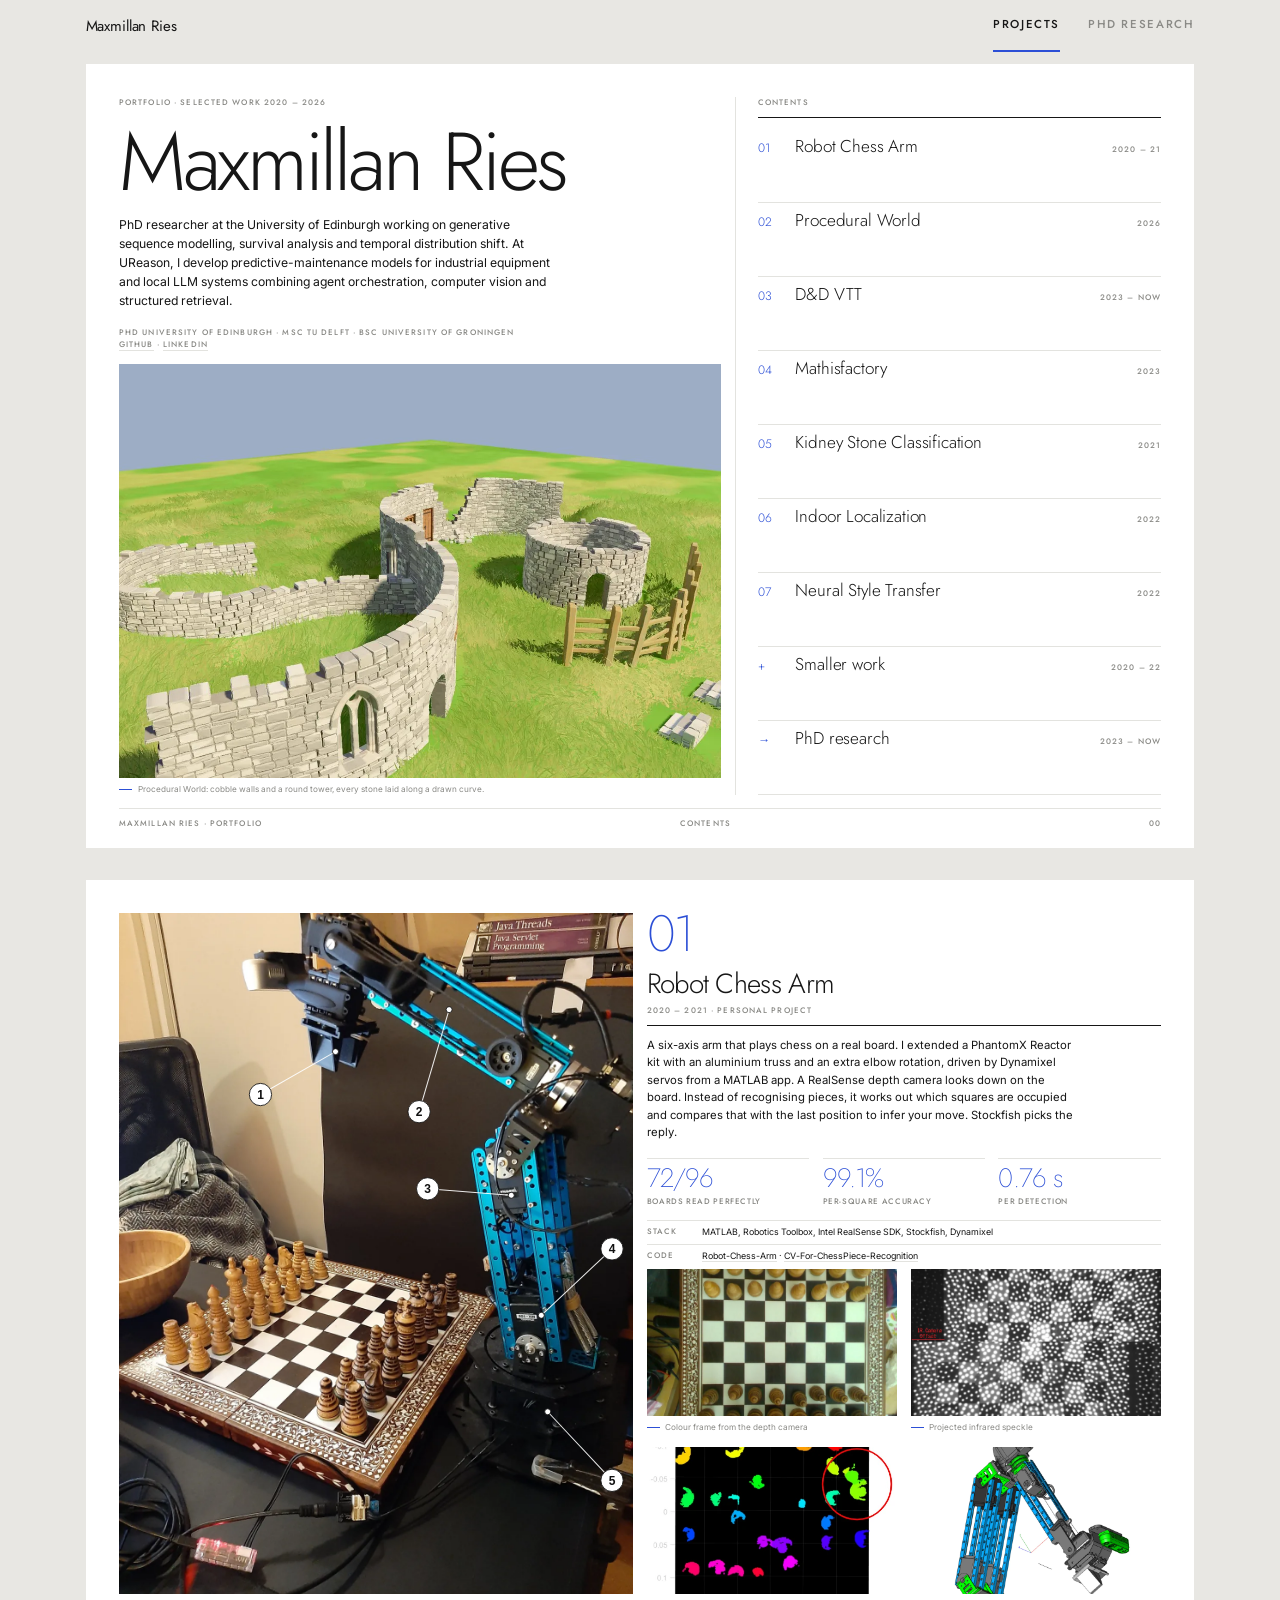
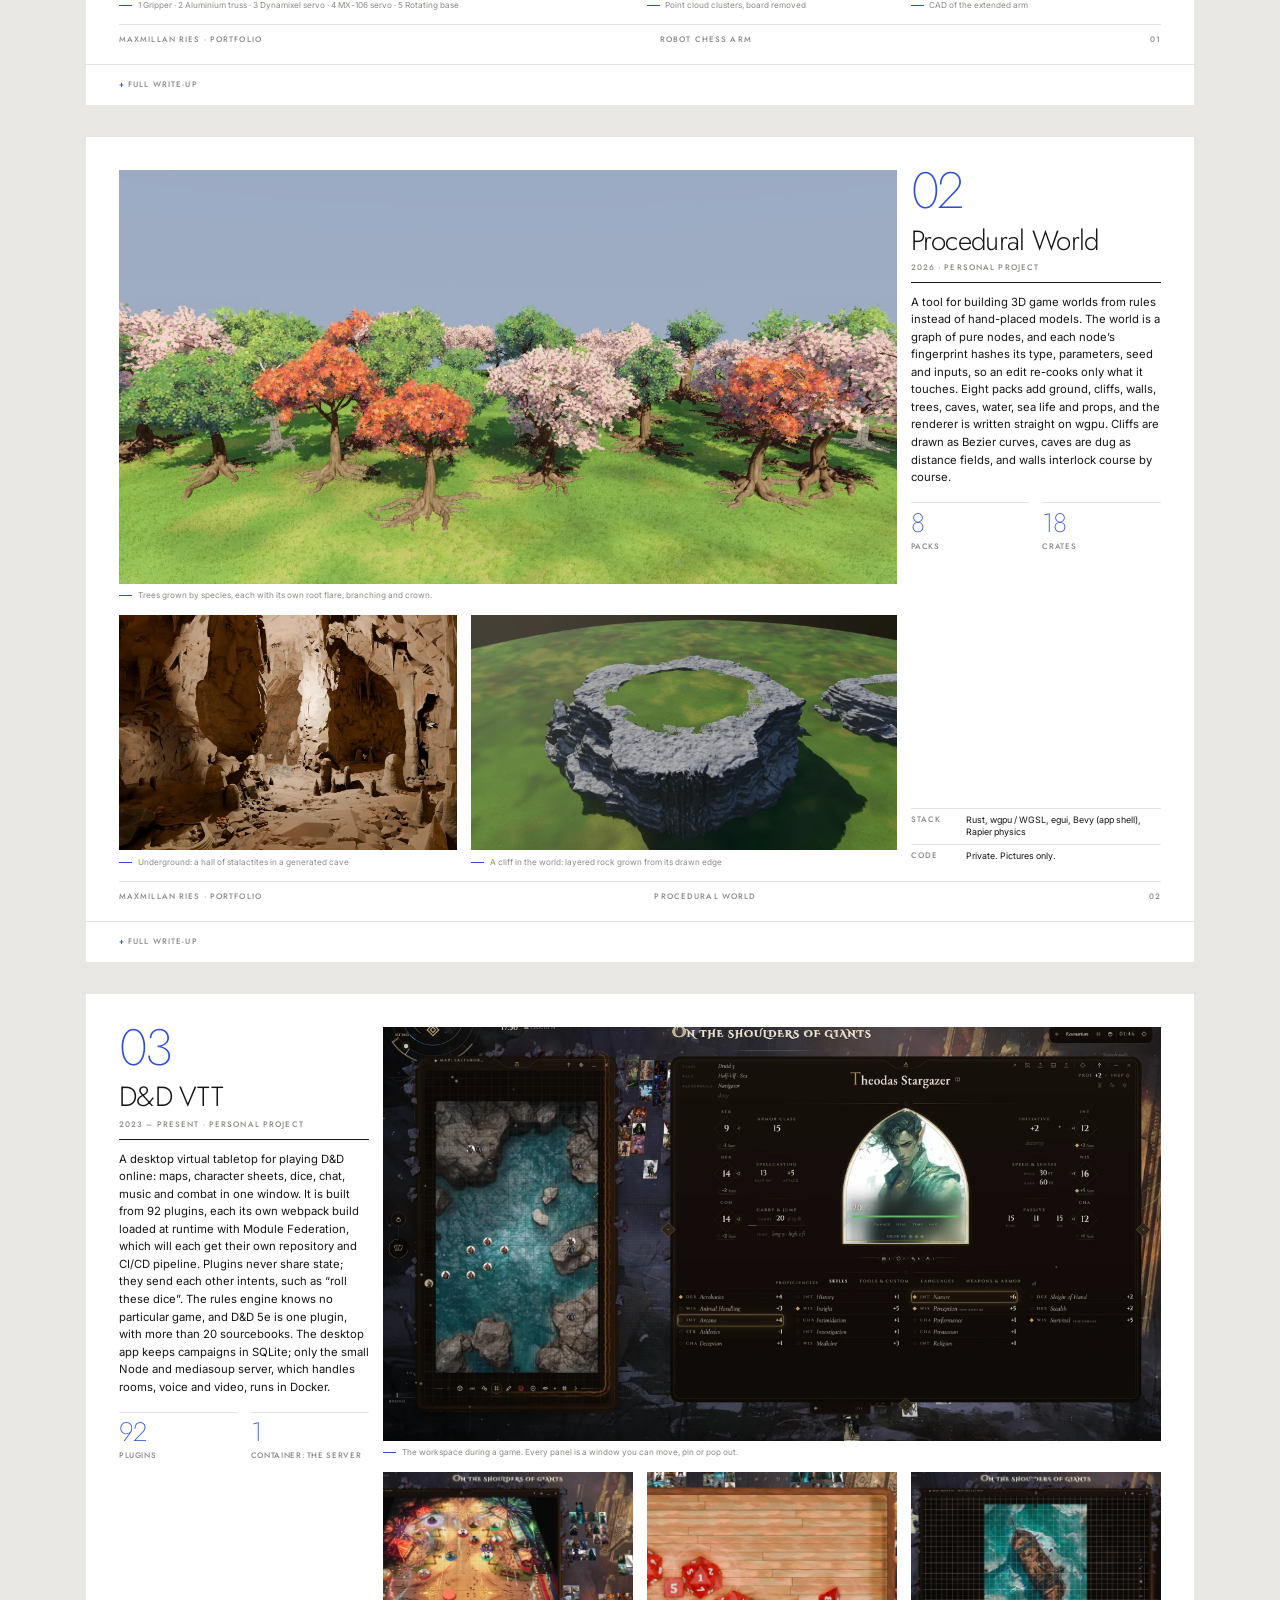
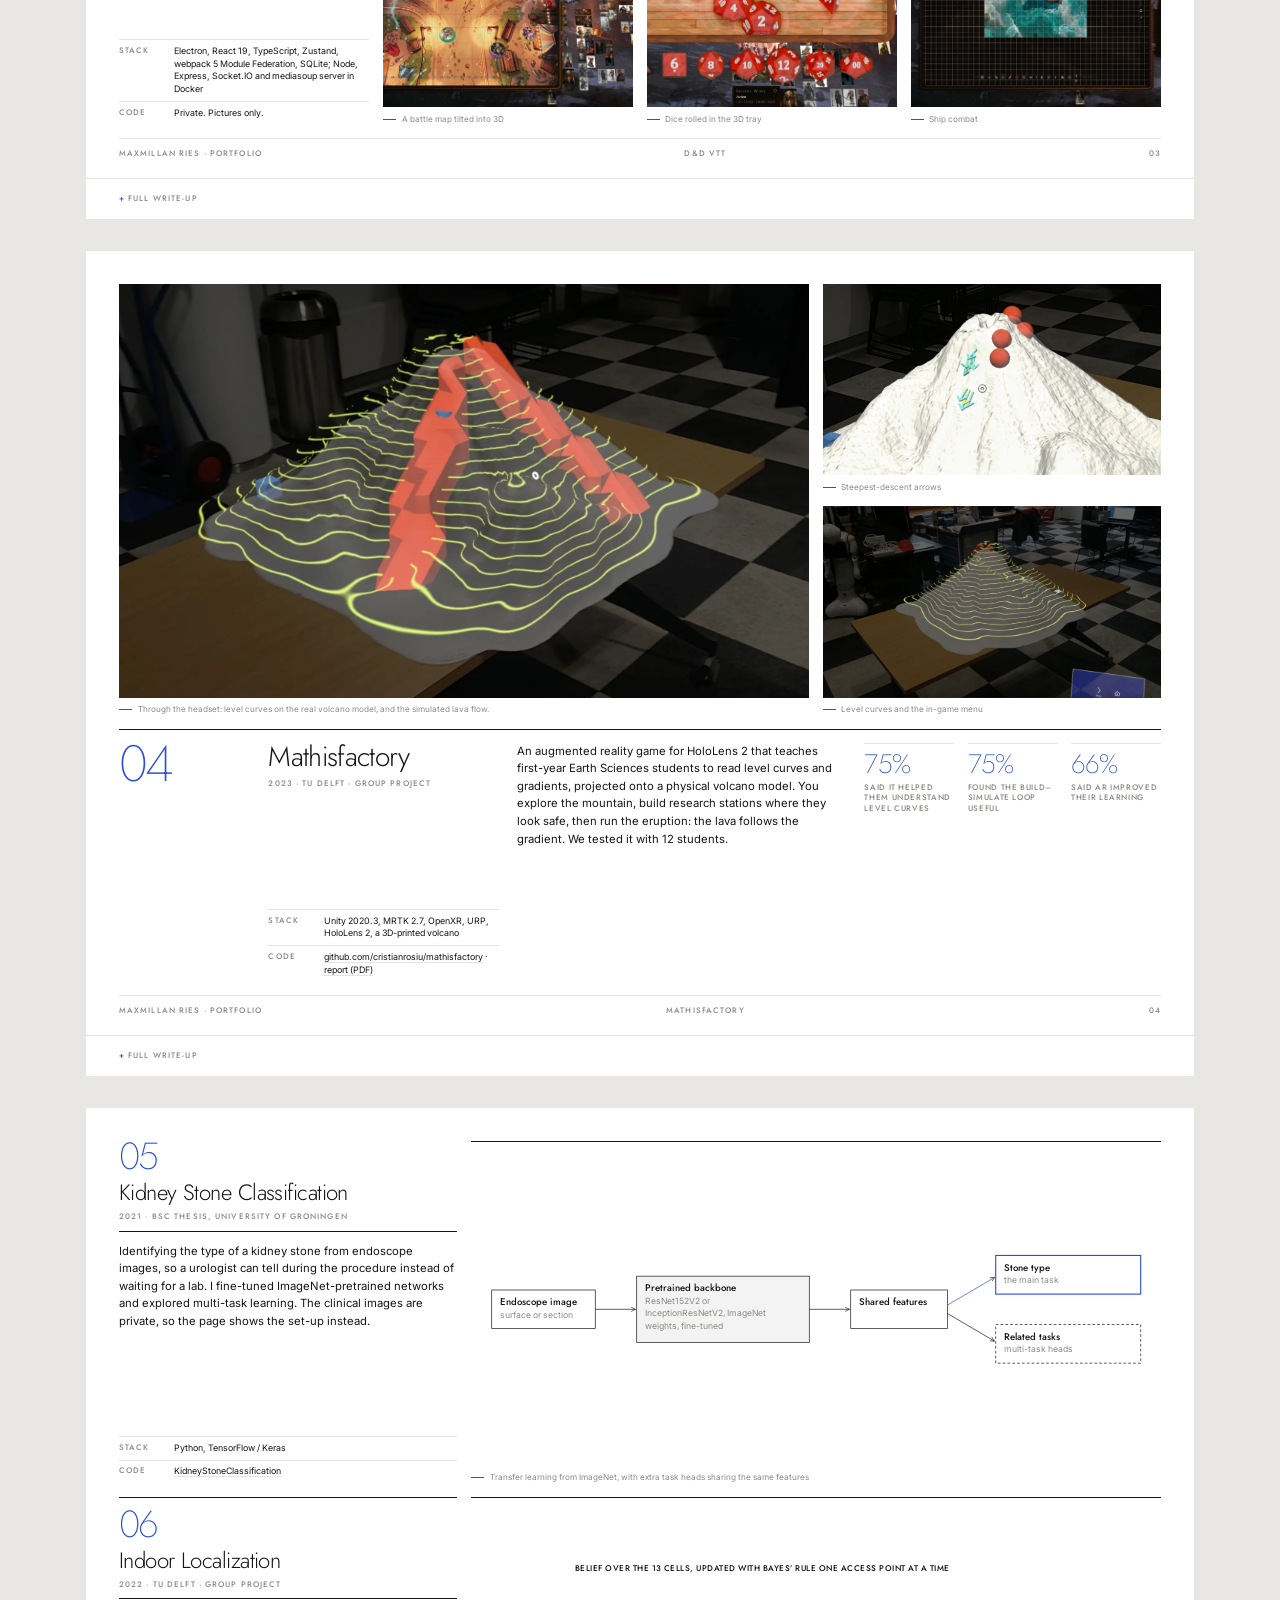
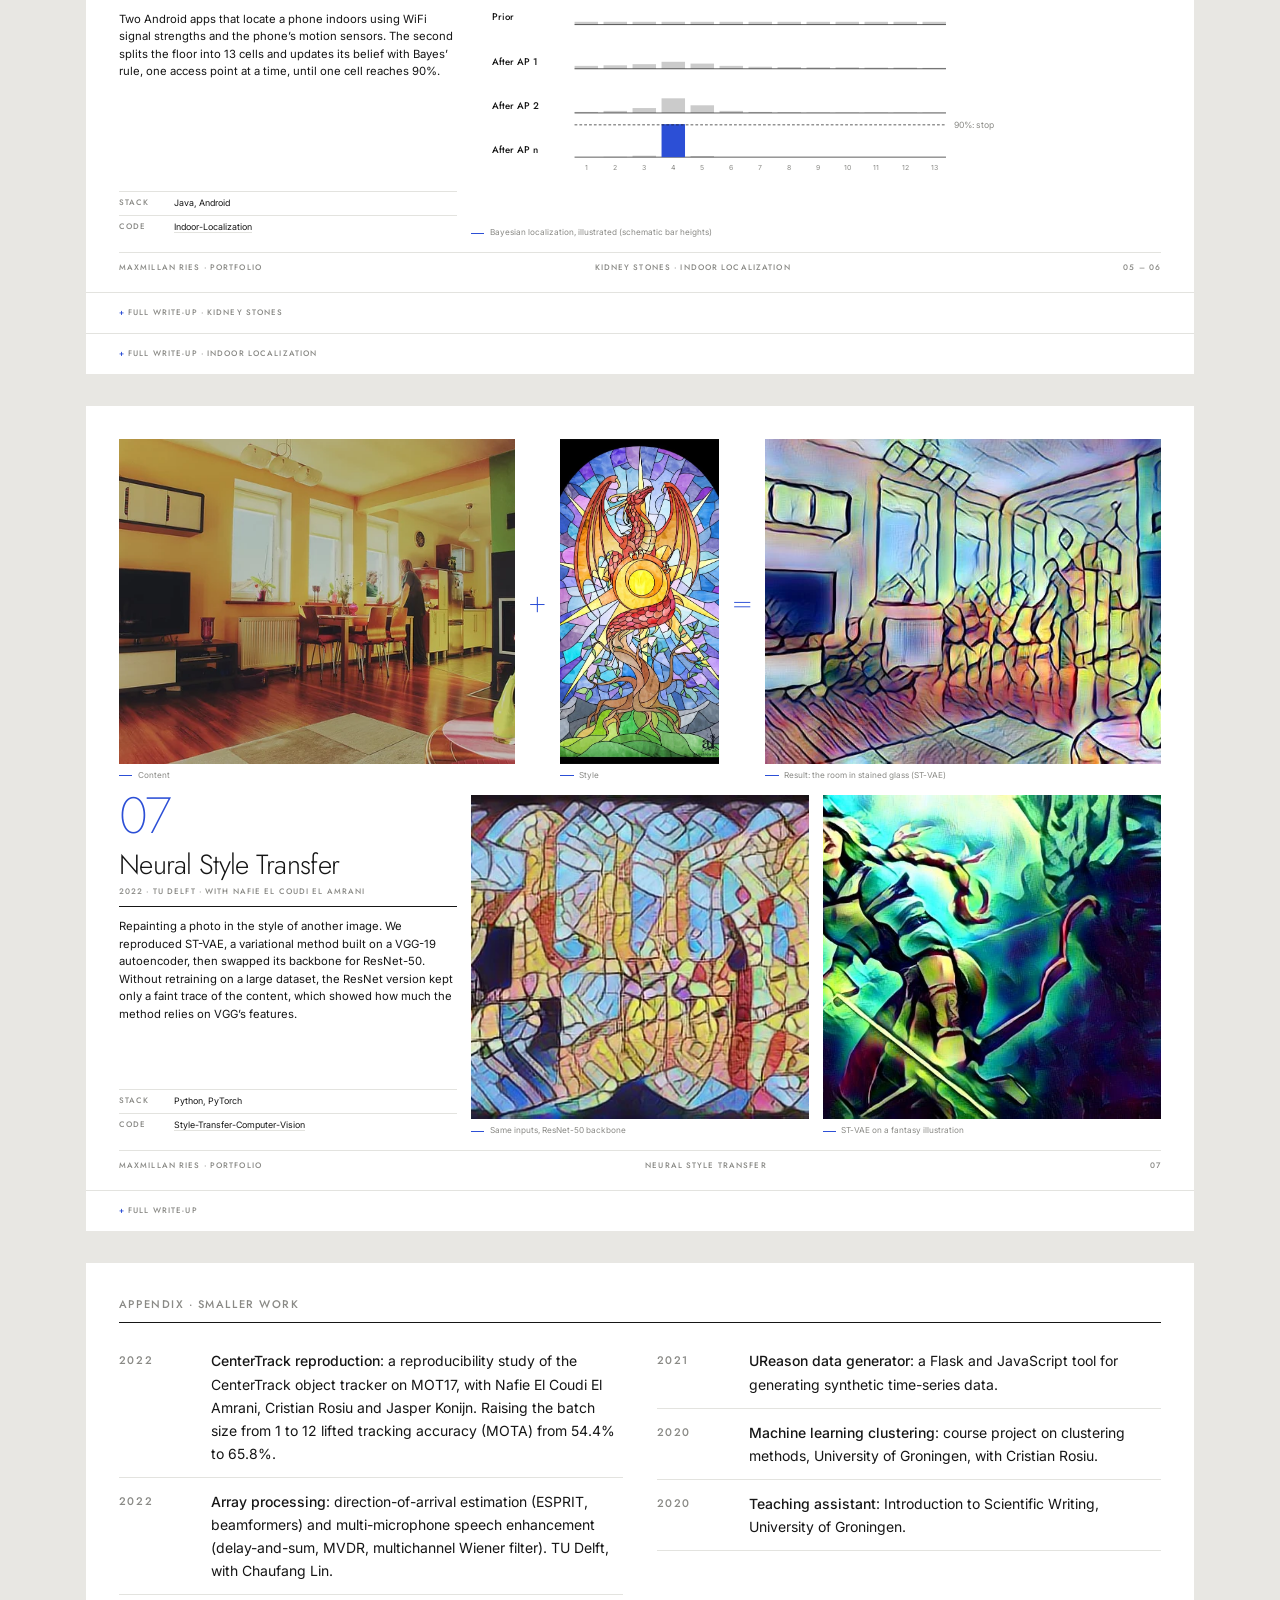
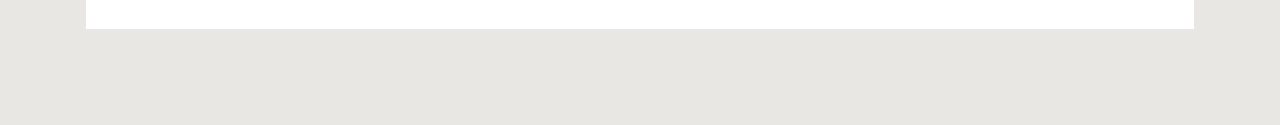
==== commit e4b9dc39: "Cover: CV summary, PhD at Edinburgh, LinkedIn link Co-Authored-By: Claude Opus 5.5 <noreply@anthropi" ====
--- a/index.html
+++ b/index.html
@@ -27,8 +27,8 @@
 <div class="cover-name" style="grid-area:1 / 1 / 4 / 8">
   <p class="meta">Portfolio · Selected work 2020 – 2026</p>
   <h1>Maxmillan Ries</h1>
-  <p class="sum">I build things that see, move and render: a chess-playing robot arm, computer vision and deep learning projects, an augmented reality maths game, research on forecasting patients’ clinical courses from health records, and lately a procedural world engine and a virtual tabletop.</p>
-  <p class="meta">BSc University of Groningen · MSc TU Delft · <a href="https://github.com/TheMaxmillanRies">GitHub</a></p>
+  <p class="sum">PhD researcher at the University of Edinburgh working on generative sequence modelling, survival analysis and temporal distribution shift. At UReason, I develop predictive-maintenance models for industrial equipment and local LLM systems combining agent orchestration, computer vision and structured retrieval.</p>
+  <p class="meta">PhD University of Edinburgh · MSc TU Delft · BSc University of Groningen<br><a href="https://github.com/TheMaxmillanRies">GitHub</a> · <a href="https://www.linkedin.com/in/maxmillanries">LinkedIn</a></p>
 </div>
 <figure style="grid-area:4 / 1 / 9 / 8"><img src="assets/img/procedural-world/cobble.webp" alt="Procedurally generated cobblestone walls with crenellations, an arched window, a round tower and a wooden fence on grass" loading="lazy"><figcaption>Procedural World: cobble walls and a round tower, every stone laid along a drawn curve.</figcaption></figure>
 <nav class="contents" style="grid-area:1 / 8 / 9 / 13">
@@ -41,7 +41,7 @@
   <a href="#kidney-stones"><span>06</span>Indoor Localization<em>2022</em></a>
   <a href="#style-transfer"><span>07</span>Neural Style Transfer<em>2022</em></a>
   <a href="#other"><span>+</span>Smaller work<em>2020 – 22</em></a>
-  <a href="#phd"><span>→</span>PhD research<em>2025 – 26</em></a>
+  <a href="#phd"><span>→</span>PhD research<em>2023 – now</em></a>
 </nav>
 <footer class="foot"><span>Maxmillan Ries · Portfolio</span><span>Contents</span><span>00</span></footer>
 </section>
@@ -1109,7 +1109,7 @@
 <main class="panel" id="phd" role="tabpanel">
 <section class="board" id="patient-trajectories">
 
-<div class="text" style="grid-area:1 / 1 / 9 / 5"><p class="no">PhD</p><h2>Forecasting Patient Trajectories</h2><p class="meta">2025 – 2026 · PhD research</p><p class="sum">My PhD is on forecasting how patients move between clinical states, such as levels of breathing support in intensive care, from large databases of health records. The three papers share the same groundwork: building cohorts and states from raw records, treating missing values as information, and testing on later patients or later years. The SAIL data stays in its secure environment, so these pages show the models, not patients.</p><div class="nums"><div><b>≈13M</b><span>people in SAIL, Wales</span></div><div><b>50,873</b><span>ICU stays, MIMIC-IV</span></div></div><dl><dt>Stack</dt><dd>Python, PyTorch</dd><dt>Data</dt><dd>SAIL Databank, MIMIC-III and IV, eICU, ELSA, PBC2</dd></dl></div>
+<div class="text" style="grid-area:1 / 1 / 9 / 5"><p class="no">PhD</p><h2>Forecasting Patient Trajectories</h2><p class="meta">2023 – present · PhD, University of Edinburgh</p><p class="sum">My PhD is on forecasting how patients move between clinical states, such as levels of breathing support in intensive care, from large databases of health records. The three papers share the same groundwork: building cohorts and states from raw records, treating missing values as information, and testing on later patients or later years. The SAIL data stays in its secure environment, so these pages show the models, not patients.</p><div class="nums"><div><b>≈13M</b><span>people in SAIL, Wales</span></div><div><b>50,873</b><span>ICU stays, MIMIC-IV</span></div></div><dl><dt>Stack</dt><dd>Python, PyTorch</dd><dt>Data</dt><dd>SAIL Databank, MIMIC-III and IV, eICU, ELSA, PBC2</dd></dl></div>
 <figure class="dgm" style="grid-area:1 / 5 / 4 / 13"><svg class="dg dg-health" viewBox="0 0 1000 150" role="img" aria-label="Records go through cohort selection, state building and model training inside the secure environment; only checked aggregate results leave it for the paper">
 <defs><marker id="ah-health-data-b" viewBox="0 0 8 8" refX="7" refY="4" markerWidth="7" markerHeight="7" orient="auto-start-reverse"><path d="M0 0.5 L7.5 4 L0 7.5" fill="none" stroke="currentColor" stroke-width="1"/></marker></defs>
 <rect x="162.0" y="22" width="672" height="122" class="nd dash"/>
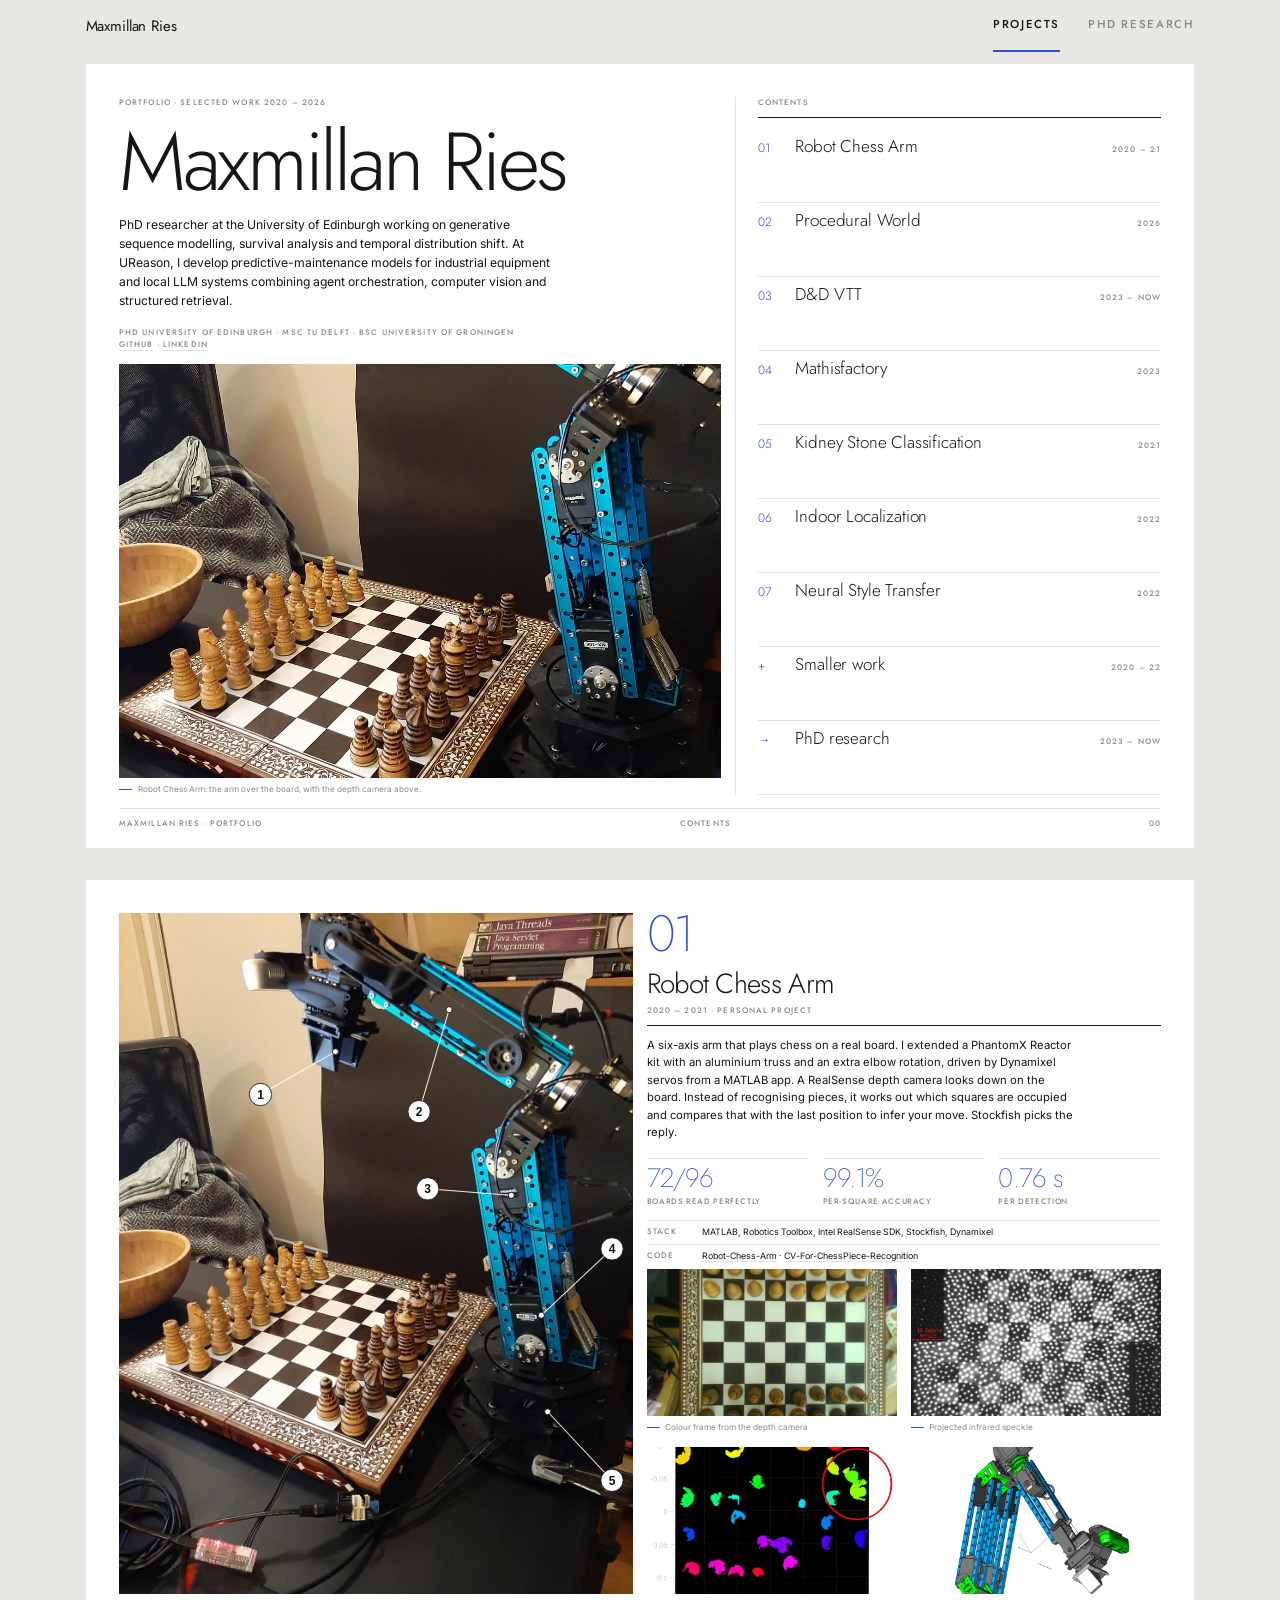
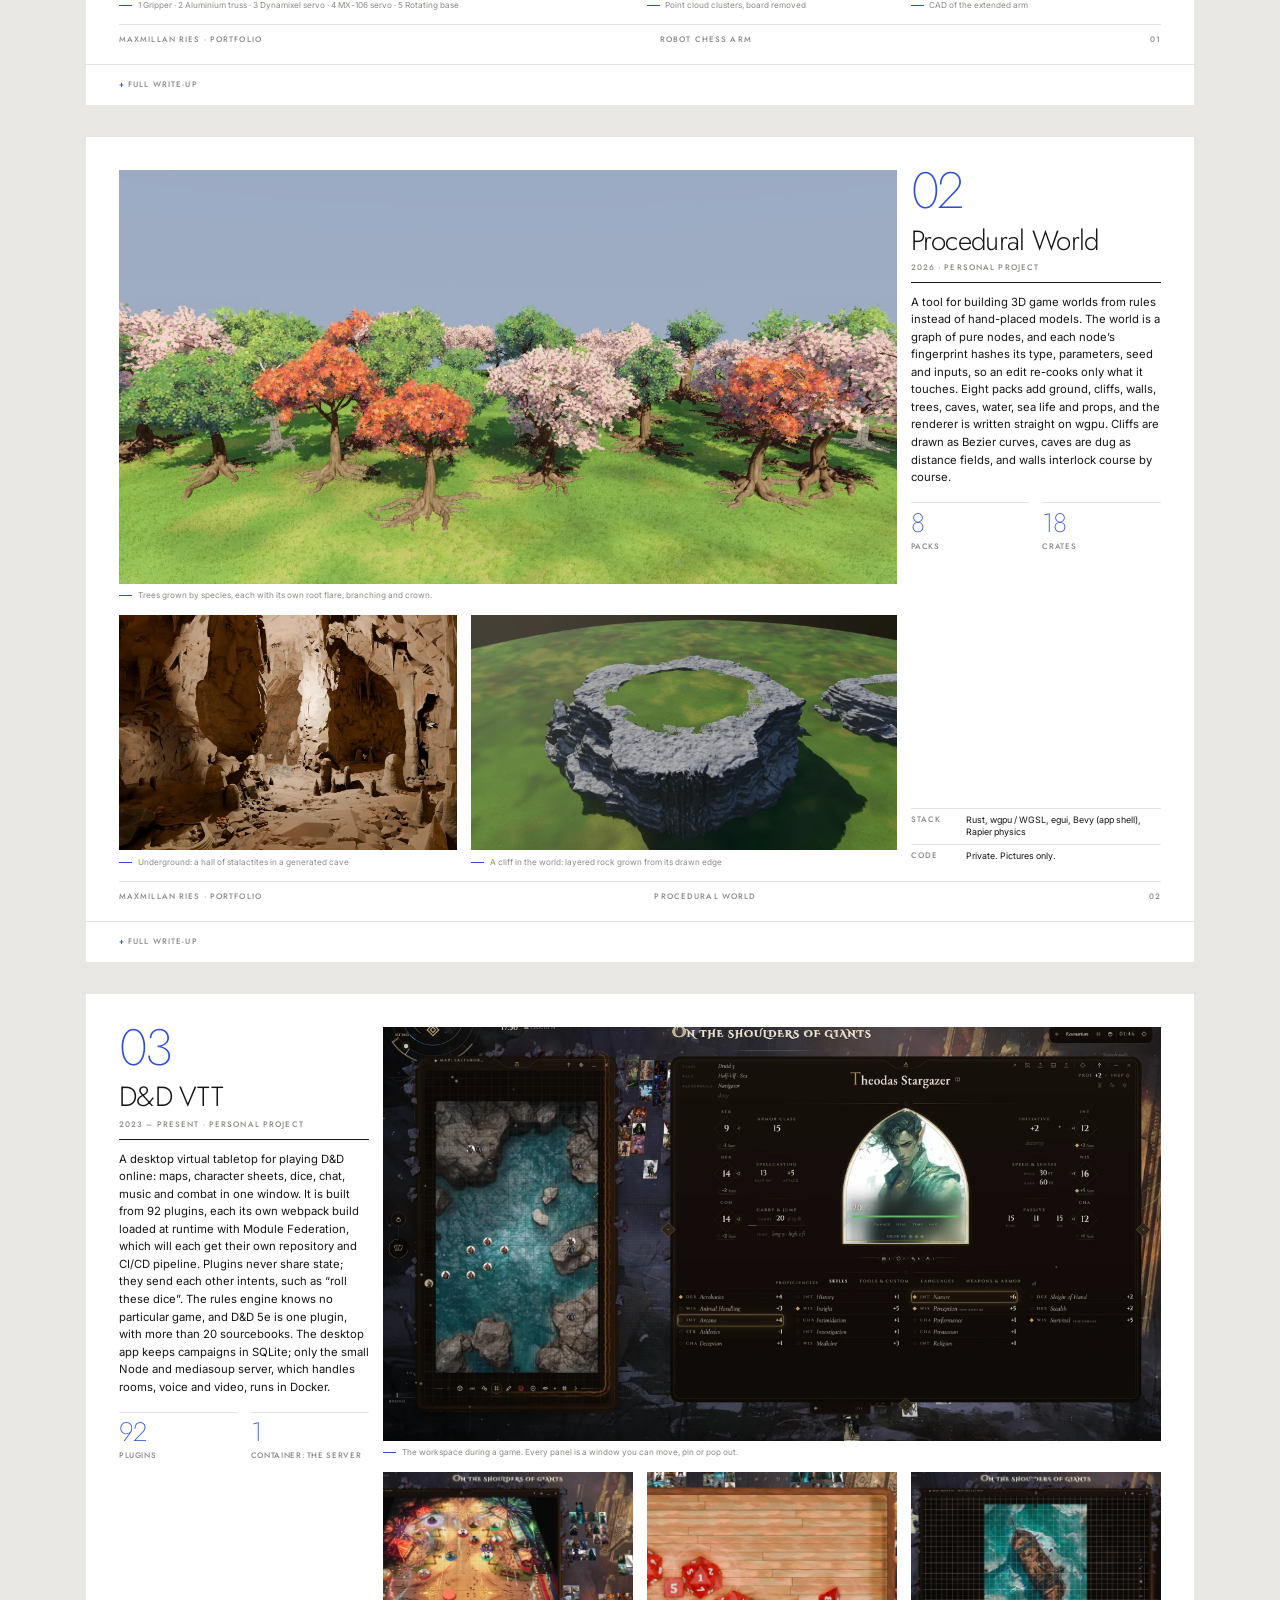
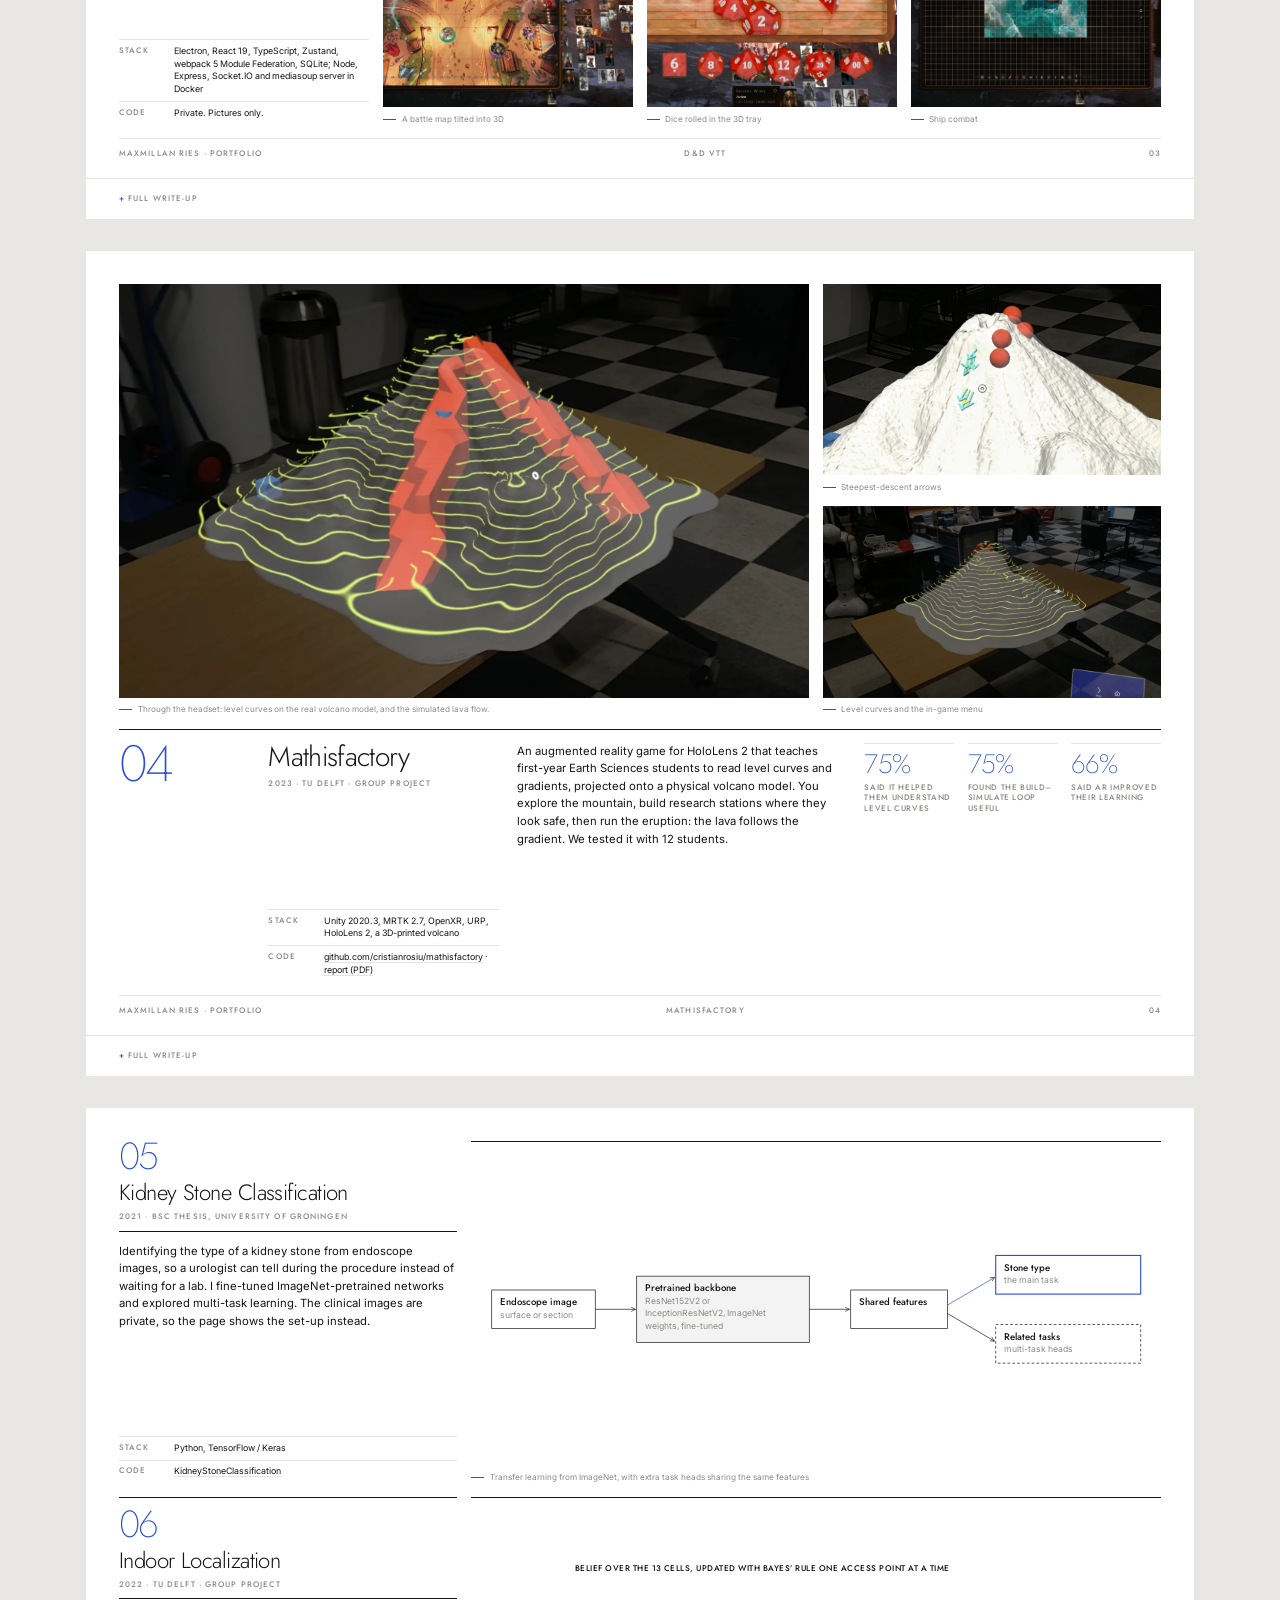
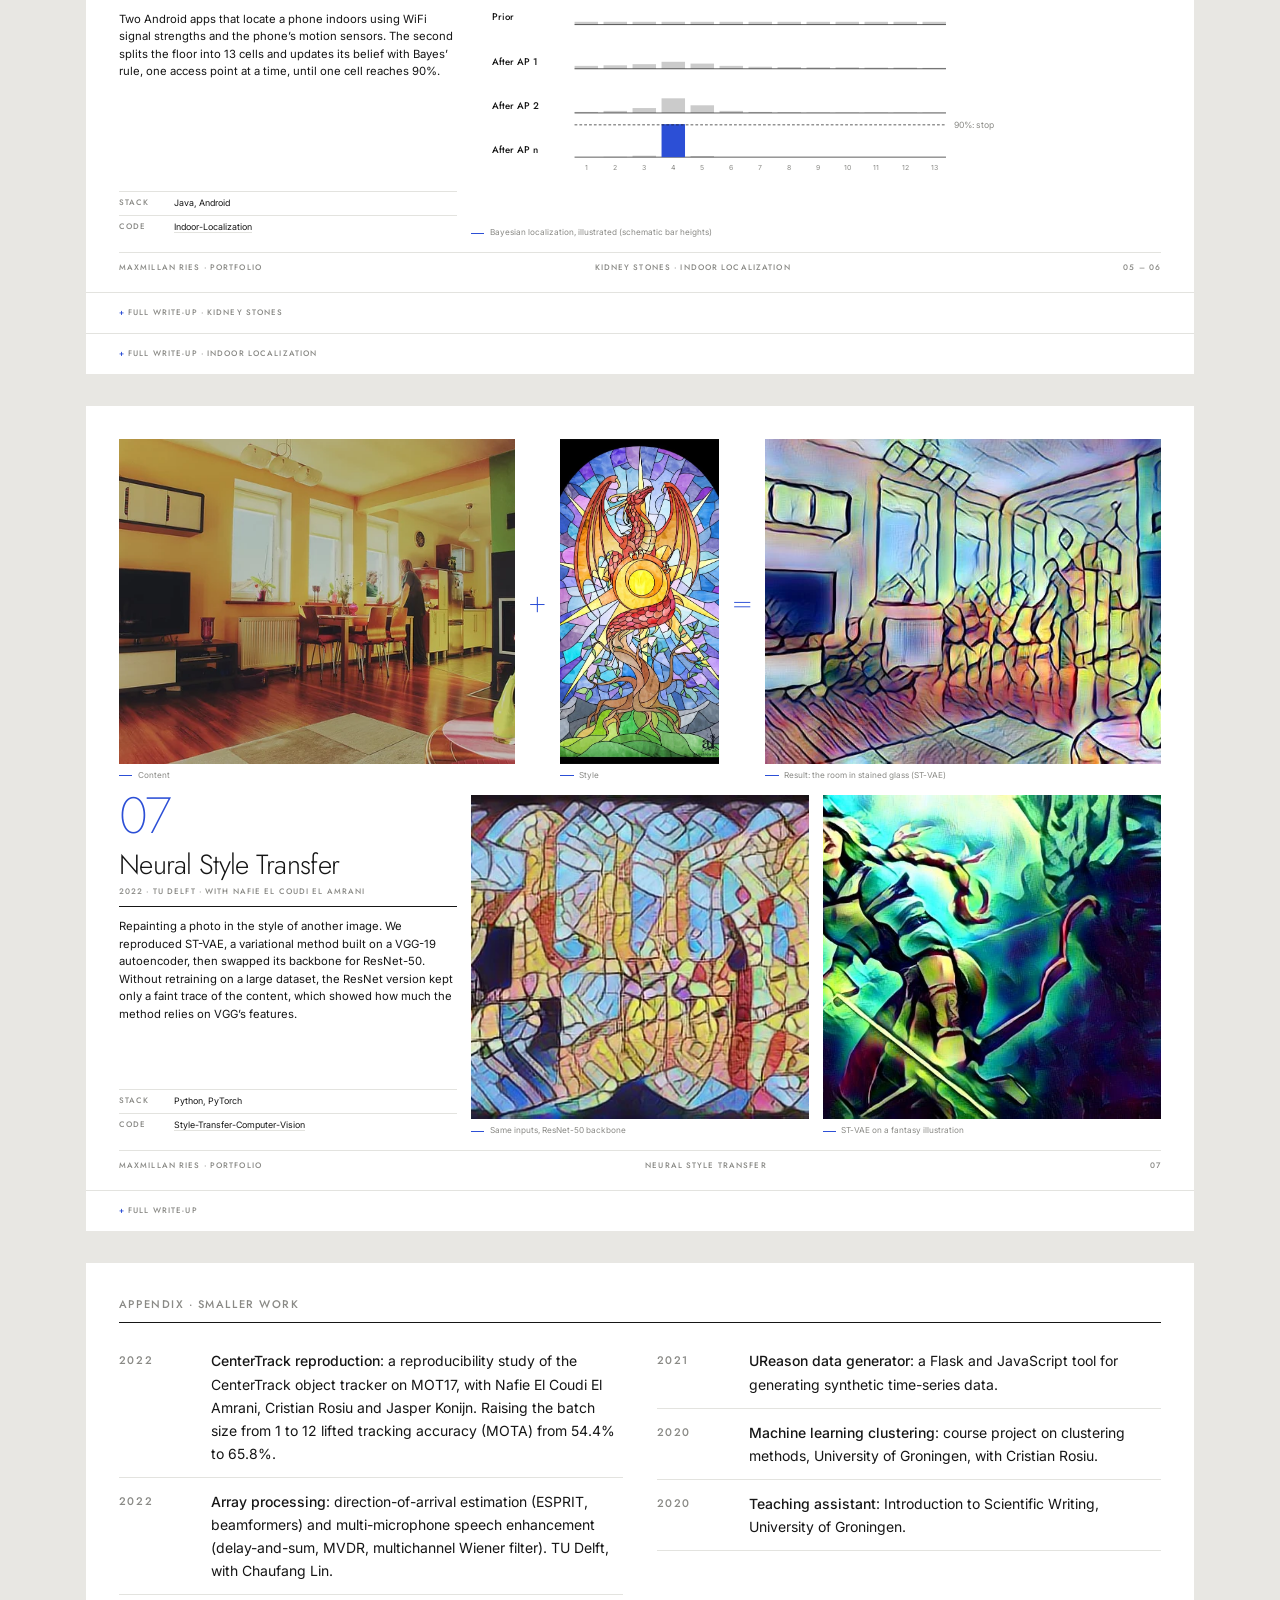
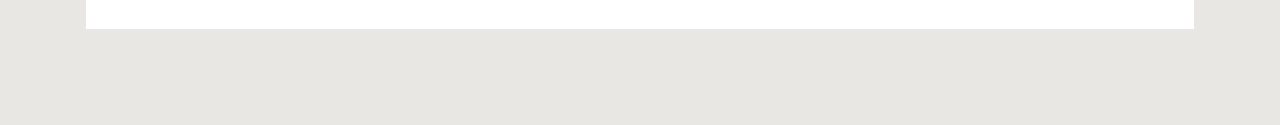
==== commit af41025d: "Cover: start on the chess arm, keep the last hovered preview, list smaller work Co-Authored-By: Clau" ====
--- a/index.html
+++ b/index.html
@@ -30,19 +30,153 @@
   <p class="sum">PhD researcher at the University of Edinburgh working on generative sequence modelling, survival analysis and temporal distribution shift. At UReason, I develop predictive-maintenance models for industrial equipment and local LLM systems combining agent orchestration, computer vision and structured retrieval.</p>
   <p class="meta">PhD University of Edinburgh · MSc TU Delft · BSc University of Groningen<br><a href="https://github.com/TheMaxmillanRies">GitHub</a> · <a href="https://www.linkedin.com/in/maxmillanries">LinkedIn</a></p>
 </div>
-<figure style="grid-area:4 / 1 / 9 / 8"><img src="assets/img/procedural-world/cobble.webp" alt="Procedurally generated cobblestone walls with crenellations, an arched window, a round tower and a wooden fence on grass" loading="lazy"><figcaption>Procedural World: cobble walls and a round tower, every stone laid along a drawn curve.</figcaption></figure>
+<figure class="cover-pic" style="grid-area:4 / 1 / 9 / 8"><img src="assets/img/chess-arm/arm-photo.webp" alt="The robot arm leaning over a chessboard, with a depth camera mounted above" loading="lazy"><figcaption>Robot Chess Arm: the arm over the board, with the depth camera above.</figcaption></figure>
 <nav class="contents" style="grid-area:1 / 8 / 9 / 13">
   <p class="meta">Contents</p>
-  <a href="#chess-arm"><span>01</span>Robot Chess Arm<em>2020 – 21</em></a>
-  <a href="#procedural-world"><span>02</span>Procedural World<em>2026</em></a>
-  <a href="#dnd-vtt"><span>03</span>D&amp;D VTT<em>2023 – now</em></a>
-  <a href="#mathisfactory"><span>04</span>Mathisfactory<em>2023</em></a>
-  <a href="#kidney-stones"><span>05</span>Kidney Stone Classification<em>2021</em></a>
-  <a href="#kidney-stones"><span>06</span>Indoor Localization<em>2022</em></a>
-  <a href="#style-transfer"><span>07</span>Neural Style Transfer<em>2022</em></a>
-  <a href="#other"><span>+</span>Smaller work<em>2020 – 22</em></a>
-  <a href="#phd"><span>→</span>PhD research<em>2023 – now</em></a>
+  <a href="#chess-arm" data-pic="assets/img/chess-arm/arm-photo.webp" data-alt="The robot arm leaning over a chessboard, with a depth camera mounted above" data-cap="Robot Chess Arm: the arm over the board, with the depth camera above."><span>01</span>Robot Chess Arm<em>2020 – 21</em></a>
+  <a href="#procedural-world" data-pic="assets/img/procedural-world/cobble.webp" data-alt="Procedurally generated cobblestone walls with crenellations, an arched window, a round tower and a wooden fence on grass" data-cap="Procedural World: cobble walls and a round tower, every stone laid along a drawn curve."><span>02</span>Procedural World<em>2026</em></a>
+  <a href="#dnd-vtt" data-pic="assets/img/dnd-app/workspace.webp" data-alt="The D&amp;D VTT workspace: a battle map of a rocky cove with tokens and a druid's character sheet, floating over the campaign canvas and its art" data-cap="D&amp;D VTT: the workspace during a game. Every panel is a window you can move, pin or pop out."><span>03</span>D&amp;D VTT<em>2023 – now</em></a>
+  <a href="#mathisfactory" data-pic="assets/img/mathisfactory/lava.webp" data-alt="View through a HoloLens: yellow level curves and red lava flowing over a physical volcano model on a table" data-cap="Mathisfactory: level curves on the real volcano model, and the simulated lava flow."><span>04</span>Mathisfactory<em>2023</em></a>
+  <a href="#kidney-stones" data-pv="kidney-model" data-cap="Kidney Stone Classification: transfer learning from ImageNet, with extra task heads sharing the same features."><span>05</span>Kidney Stone Classification<em>2021</em></a>
+  <a href="#kidney-stones" data-pv="indoor-bayes" data-cap="Indoor Localization: Bayesian localization, illustrated (schematic bar heights)."><span>06</span>Indoor Localization<em>2022</em></a>
+  <a href="#style-transfer" data-pic="assets/img/style-transfer/result-stvae.webp" data-alt="The living room rendered as stained glass" data-cap="Neural Style Transfer: the room in stained glass (ST-VAE)."><span>07</span>Neural Style Transfer<em>2022</em></a>
+  <a href="#other" data-pv="other" data-cap="Smaller work: course projects, a reproduction study, a data tool and teaching."><span>+</span>Smaller work<em>2020 – 22</em></a>
+  <a href="#phd" data-pv="health-data" data-cap="PhD research: the records never leave the secure environment, and only checked aggregates do."><span>→</span>PhD research<em>2023 – now</em></a>
 </nav>
+<template id="pv-kidney-model"><svg class="dg dg-kidney" viewBox="0 0 1000 196" role="img" aria-label="An endoscope image passes through a pretrained backbone to shared features, which feed a stone type head and other task heads">
+<defs><marker id="ah-kidney-model-c" viewBox="0 0 8 8" refX="7" refY="4" markerWidth="7" markerHeight="7" orient="auto-start-reverse"><path d="M0 0.5 L7.5 4 L0 7.5" fill="none" stroke="currentColor" stroke-width="1"/></marker></defs>
+<rect x="30" y="70" width="150" height="56" class="nd"/>
+<text x="42" y="92" class="nm">Endoscope image</text>
+<text x="42" y="110" class="sm">surface or section</text>
+<rect x="240" y="50" width="250" height="96" class="nd fill"/>
+<text x="252" y="72" class="nm">Pretrained backbone</text>
+<text x="252" y="90" class="sm">ResNet152V2 or</text>
+<text x="252" y="108" class="sm">InceptionResNetV2, ImageNet</text>
+<text x="252" y="126" class="sm">weights, fine-tuned</text>
+<rect x="550" y="70" width="140" height="56" class="nd"/>
+<text x="562" y="92" class="nm">Shared features</text>
+<rect x="760" y="20" width="210" height="56" class="nd ac-n"/>
+<text x="772" y="42" class="nm">Stone type</text>
+<text x="772" y="60" class="sm">the main task</text>
+<rect x="760" y="120" width="210" height="56" class="nd dash"/>
+<text x="772" y="142" class="nm">Related tasks</text>
+<text x="772" y="160" class="sm">multi-task heads</text>
+<line x1="180" y1="98" x2="238" y2="98" class="ln" marker-end="url(#ah-kidney-model-c)"/>
+<line x1="490" y1="98" x2="548" y2="98" class="ln" marker-end="url(#ah-kidney-model-c)"/>
+<line x1="690" y1="92" x2="758" y2="52" class="ln ac-l" marker-end="url(#ah-kidney-model-c)"/>
+<line x1="690" y1="104" x2="758" y2="144" class="ln" marker-end="url(#ah-kidney-model-c)"/>
+</svg></template><template id="pv-indoor-bayes"><svg class="dg dg-bayes" viewBox="0 0 1000 314" role="img" aria-label="Bar charts of belief over 13 cells, sharpening with each access point until one cell passes 90 percent">
+<defs><marker id="ah-indoor-bayes-c" viewBox="0 0 8 8" refX="7" refY="4" markerWidth="7" markerHeight="7" orient="auto-start-reverse"><path d="M0 0.5 L7.5 4 L0 7.5" fill="none" stroke="currentColor" stroke-width="1"/></marker></defs>
+<text x="30" y="92" class="nm">Prior</text>
+<line x1="150" y1="98" x2="688" y2="98" class="ln"/>
+<rect x="150" y="94.0" width="34" height="4.0" class="bar"/>
+<rect x="192" y="94.0" width="34" height="4.0" class="bar"/>
+<rect x="234" y="94.0" width="34" height="4.0" class="bar"/>
+<rect x="276" y="94.0" width="34" height="4.0" class="bar"/>
+<rect x="318" y="94.0" width="34" height="4.0" class="bar"/>
+<rect x="360" y="94.0" width="34" height="4.0" class="bar"/>
+<rect x="402" y="94.0" width="34" height="4.0" class="bar"/>
+<rect x="444" y="94.0" width="34" height="4.0" class="bar"/>
+<rect x="486" y="94.0" width="34" height="4.0" class="bar"/>
+<rect x="528" y="94.0" width="34" height="4.0" class="bar"/>
+<rect x="570" y="94.0" width="34" height="4.0" class="bar"/>
+<rect x="612" y="94.0" width="34" height="4.0" class="bar"/>
+<rect x="654" y="94.0" width="34" height="4.0" class="bar"/>
+<text x="30" y="156" class="nm">After AP 1</text>
+<line x1="150" y1="162" x2="688" y2="162" class="ln"/>
+<rect x="150" y="157.8" width="34" height="4.2" class="bar"/>
+<rect x="192" y="157.0" width="34" height="5.0" class="bar"/>
+<rect x="234" y="155.3" width="34" height="6.7" class="bar"/>
+<rect x="276" y="151.9" width="34" height="10.1" class="bar"/>
+<rect x="318" y="154.5" width="34" height="7.5" class="bar"/>
+<rect x="360" y="157.8" width="34" height="4.2" class="bar"/>
+<rect x="402" y="159.1" width="34" height="2.9" class="bar"/>
+<rect x="444" y="159.5" width="34" height="2.5" class="bar"/>
+<rect x="486" y="159.9" width="34" height="2.1" class="bar"/>
+<rect x="528" y="159.9" width="34" height="2.1" class="bar"/>
+<rect x="570" y="160.3" width="34" height="1.7" class="bar"/>
+<rect x="612" y="160.3" width="34" height="1.7" class="bar"/>
+<rect x="654" y="160.7" width="34" height="1.3" class="bar"/>
+<text x="30" y="220" class="nm">After AP 2</text>
+<line x1="150" y1="226" x2="688" y2="226" class="ln"/>
+<rect x="150" y="224.5" width="34" height="1.5" class="bar"/>
+<rect x="192" y="223.0" width="34" height="3.0" class="bar"/>
+<rect x="234" y="218.9" width="34" height="7.1" class="bar"/>
+<rect x="276" y="204.8" width="34" height="21.2" class="bar"/>
+<rect x="318" y="214.9" width="34" height="11.1" class="bar"/>
+<rect x="360" y="223.0" width="34" height="3.0" class="bar"/>
+<rect x="402" y="224.5" width="34" height="1.5" class="bar"/>
+<rect x="444" y="225.0" width="34" height="1.0" class="bar"/>
+<rect x="486" y="225.5" width="34" height="0.5" class="bar"/>
+<rect x="528" y="225.5" width="34" height="0.5" class="bar"/>
+<rect x="570" y="225.5" width="34" height="0.5" class="bar"/>
+<rect x="612" y="225.5" width="34" height="0.5" class="bar"/>
+<rect x="654" y="225.5" width="34" height="0.5" class="bar"/>
+<text x="30" y="284" class="nm">After AP n</text>
+<line x1="150" y1="290" x2="688" y2="290" class="ln"/>
+<rect x="150" y="290.0" width="34" height="0.0" class="bar"/>
+<rect x="192" y="289.5" width="34" height="0.5" class="bar"/>
+<rect x="234" y="287.9" width="34" height="2.1" class="bar"/>
+<rect x="276" y="242.2" width="34" height="47.8" class="bar ac-n"/>
+<rect x="318" y="288.4" width="34" height="1.6" class="bar"/>
+<rect x="360" y="290.0" width="34" height="0.0" class="bar"/>
+<rect x="402" y="290.0" width="34" height="0.0" class="bar"/>
+<rect x="444" y="290.0" width="34" height="0.0" class="bar"/>
+<rect x="486" y="290.0" width="34" height="0.0" class="bar"/>
+<rect x="528" y="290.0" width="34" height="0.0" class="bar"/>
+<rect x="570" y="290.0" width="34" height="0.0" class="bar"/>
+<rect x="612" y="290.0" width="34" height="0.0" class="bar"/>
+<rect x="654" y="290.0" width="34" height="0.0" class="bar"/>
+<line x1="150" y1="243.2" x2="688" y2="243.2" class="ln dash"/>
+<text x="700" y="247.2" class="sm">90%: stop</text>
+<text x="167" y="308" class="tiny" text-anchor="middle">1</text>
+<text x="209" y="308" class="tiny" text-anchor="middle">2</text>
+<text x="251" y="308" class="tiny" text-anchor="middle">3</text>
+<text x="293" y="308" class="tiny" text-anchor="middle">4</text>
+<text x="335" y="308" class="tiny" text-anchor="middle">5</text>
+<text x="377" y="308" class="tiny" text-anchor="middle">6</text>
+<text x="419" y="308" class="tiny" text-anchor="middle">7</text>
+<text x="461" y="308" class="tiny" text-anchor="middle">8</text>
+<text x="503" y="308" class="tiny" text-anchor="middle">9</text>
+<text x="545" y="308" class="tiny" text-anchor="middle">10</text>
+<text x="587" y="308" class="tiny" text-anchor="middle">11</text>
+<text x="629" y="308" class="tiny" text-anchor="middle">12</text>
+<text x="671" y="308" class="tiny" text-anchor="middle">13</text>
+<text x="150" y="20" class="lb">belief over the 13 cells, updated with Bayes’ rule one access point at a time</text>
+</svg></template><template id="pv-health-data"><svg class="dg dg-health" viewBox="0 0 1000 150" role="img" aria-label="Records go through cohort selection, state building and model training inside the secure environment; only checked aggregate results leave it for the paper">
+<defs><marker id="ah-health-data-c" viewBox="0 0 8 8" refX="7" refY="4" markerWidth="7" markerHeight="7" orient="auto-start-reverse"><path d="M0 0.5 L7.5 4 L0 7.5" fill="none" stroke="currentColor" stroke-width="1"/></marker></defs>
+<rect x="162.0" y="22" width="672" height="122" class="nd dash"/>
+<text x="172" y="16" class="lb">inside the secure environment</text>
+<rect x="2" y="38" width="152" height="92" class="nd"/>
+<text x="14" y="62" class="nm">Records</text>
+<text x="14" y="88" class="sm">linked, anonymised</text>
+<text x="14" y="106" class="sm">hospital, GP, deaths</text>
+<rect x="170" y="38" width="152" height="92" class="nd"/>
+<text x="182" y="62" class="nm">Cohort</text>
+<text x="182" y="88" class="sm">who is in, and when;</text>
+<text x="182" y="106" class="sm">censoring rules</text>
+<line x1="154" y1="84" x2="168" y2="84" class="ln" marker-end="url(#ah-health-data-c)"/>
+<rect x="338" y="38" width="152" height="92" class="nd"/>
+<text x="350" y="62" class="nm">States</text>
+<text x="350" y="88" class="sm">events on a grid;</text>
+<text x="350" y="106" class="sm">value, mask, gap</text>
+<line x1="322" y1="84" x2="336" y2="84" class="ln" marker-end="url(#ah-health-data-c)"/>
+<rect x="506" y="38" width="152" height="92" class="nd"/>
+<text x="518" y="62" class="nm">Train, test</text>
+<text x="518" y="88" class="sm">split by patient</text>
+<text x="518" y="106" class="sm">or by calendar year</text>
+<line x1="490" y1="84" x2="504" y2="84" class="ln" marker-end="url(#ah-health-data-c)"/>
+<rect x="674" y="38" width="152" height="92" class="nd ac-n"/>
+<text x="686" y="62" class="nm">Output check</text>
+<text x="686" y="88" class="sm">aggregates only,</text>
+<text x="686" y="106" class="sm">small counts removed</text>
+<line x1="658" y1="84" x2="672" y2="84" class="ln" marker-end="url(#ah-health-data-c)"/>
+<rect x="842" y="38" width="152" height="92" class="nd"/>
+<text x="854" y="62" class="nm">Paper</text>
+<text x="854" y="88" class="sm">tables and curves,</text>
+<text x="854" y="106" class="sm">no patient rows</text>
+<line x1="826" y1="84" x2="840" y2="84" class="ln" marker-end="url(#ah-health-data-c)"/>
+</svg></template><template id="pv-other"><div class="pv-list"><p class="meta">Smaller work</p><ul><li><span>2022</span>CenterTrack reproduction</li><li><span>2022</span>Array processing</li><li><span>2021</span>UReason data generator</li><li><span>2020</span>Machine learning clustering</li><li><span>2020</span>Teaching assistant</li></ul></div></template>
 <footer class="foot"><span>Maxmillan Ries · Portfolio</span><span>Contents</span><span>00</span></footer>
 </section>
 <section class="board" id="chess-arm">
@@ -1604,6 +1738,36 @@
   box.addEventListener('click', close);
   document.addEventListener('keydown', e => { if (e.key === 'Escape') close(); });
 </script>
+<script>
+  // cover: hovering a contents entry shows that project's picture, which stays until another entry is hovered
+  const pic = document.querySelector('.cover-pic');
+  if (pic && matchMedia('(hover: hover)').matches) {
+    const img = pic.querySelector('img'), cap = pic.querySelector('figcaption');
+    const still = matchMedia('(prefers-reduced-motion: reduce)').matches;
+    let extra = null, shown = null;
+    function set(d) {
+      if (d === shown) return;
+      shown = d;
+      if (extra) { extra.remove(); extra = null; }
+      if (d.pv) {
+        extra = document.getElementById('pv-' + d.pv).content.firstElementChild.cloneNode(true);
+        pic.insertBefore(extra, cap);
+      } else {
+        img.src = d.pic; img.alt = d.alt;
+      }
+      img.hidden = !!d.pv;
+      cap.textContent = d.cap;
+      if (!still) (extra || img).animate([{ opacity: 0 }, { opacity: 1 }], 180);
+    }
+    document.querySelectorAll('.cover .contents a').forEach(a => {
+      const d = a.dataset;
+      if (!d.pic && !d.pv) return;
+      if (d.pic) new Image().src = d.pic;
+      a.addEventListener('mouseenter', () => set(d));
+      a.addEventListener('focus', () => set(d));
+    });
+  }
+</script>
 
 </body>
 </html>
--- a/boards.css
+++ b/boards.css
@@ -326,3 +326,11 @@
 }
 
 @media (max-width: 900px) { .papers { display: flex; flex-direction: column; gap: 16px; } }
+
+/* cover preview: a diagram in place of the picture while its contents entry is hovered */
+.cover-pic svg { width: 100%; height: 100%; min-height: 0; padding: calc(var(--u) * 2); background: var(--card); color: var(--ink); }
+.cover-pic img[hidden] { display: none; }
+.cover-pic .pv-list { min-height: 0; padding: calc(var(--u) * 3); background: var(--card); }
+.pv-list ul { list-style: none; margin: 0; padding: 0; }
+.pv-list li { display: flex; gap: calc(var(--u) * 2); padding: calc(var(--u) * 1.1) 0; border-bottom: 1px solid var(--hair); font-size: calc(var(--u) * 1.6); }
+.pv-list li span { min-width: calc(var(--u) * 4); color: var(--accent); font-size: calc(var(--u) * 1.1); padding-top: 0.35em; }
